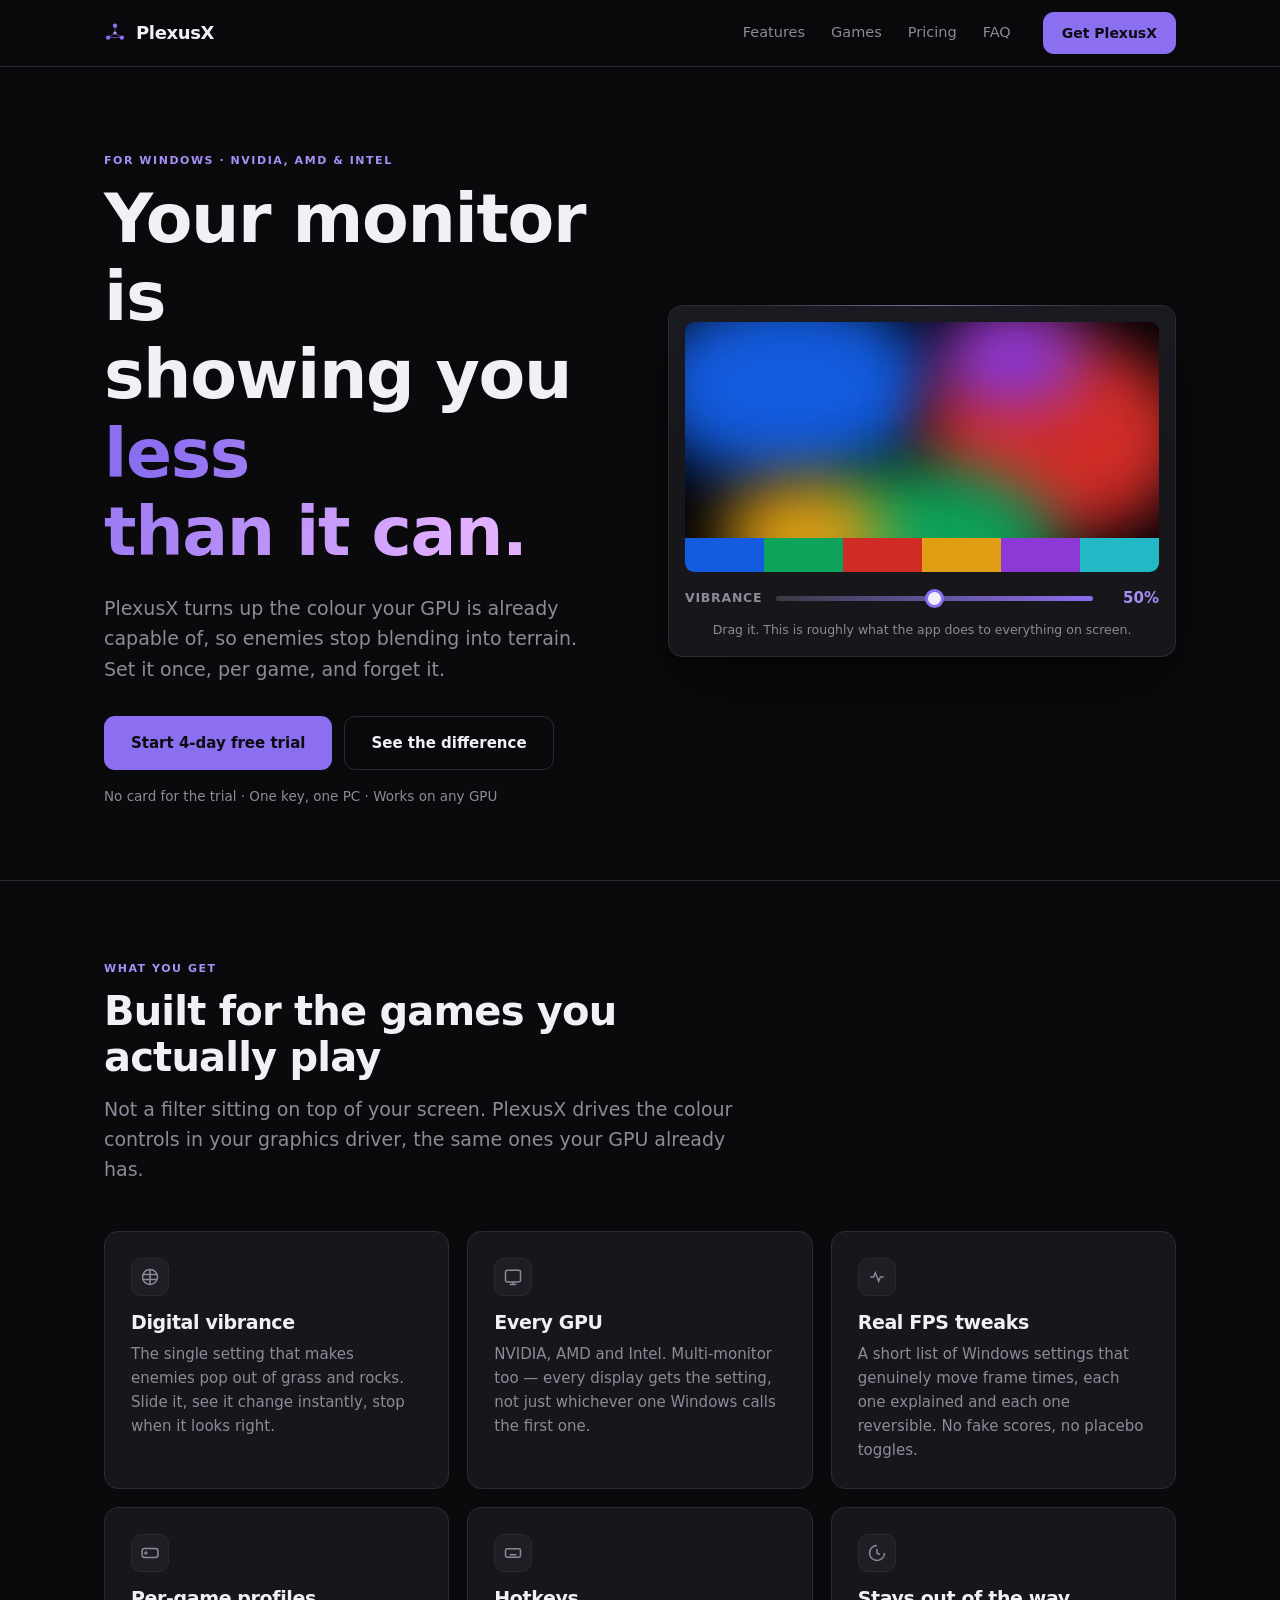
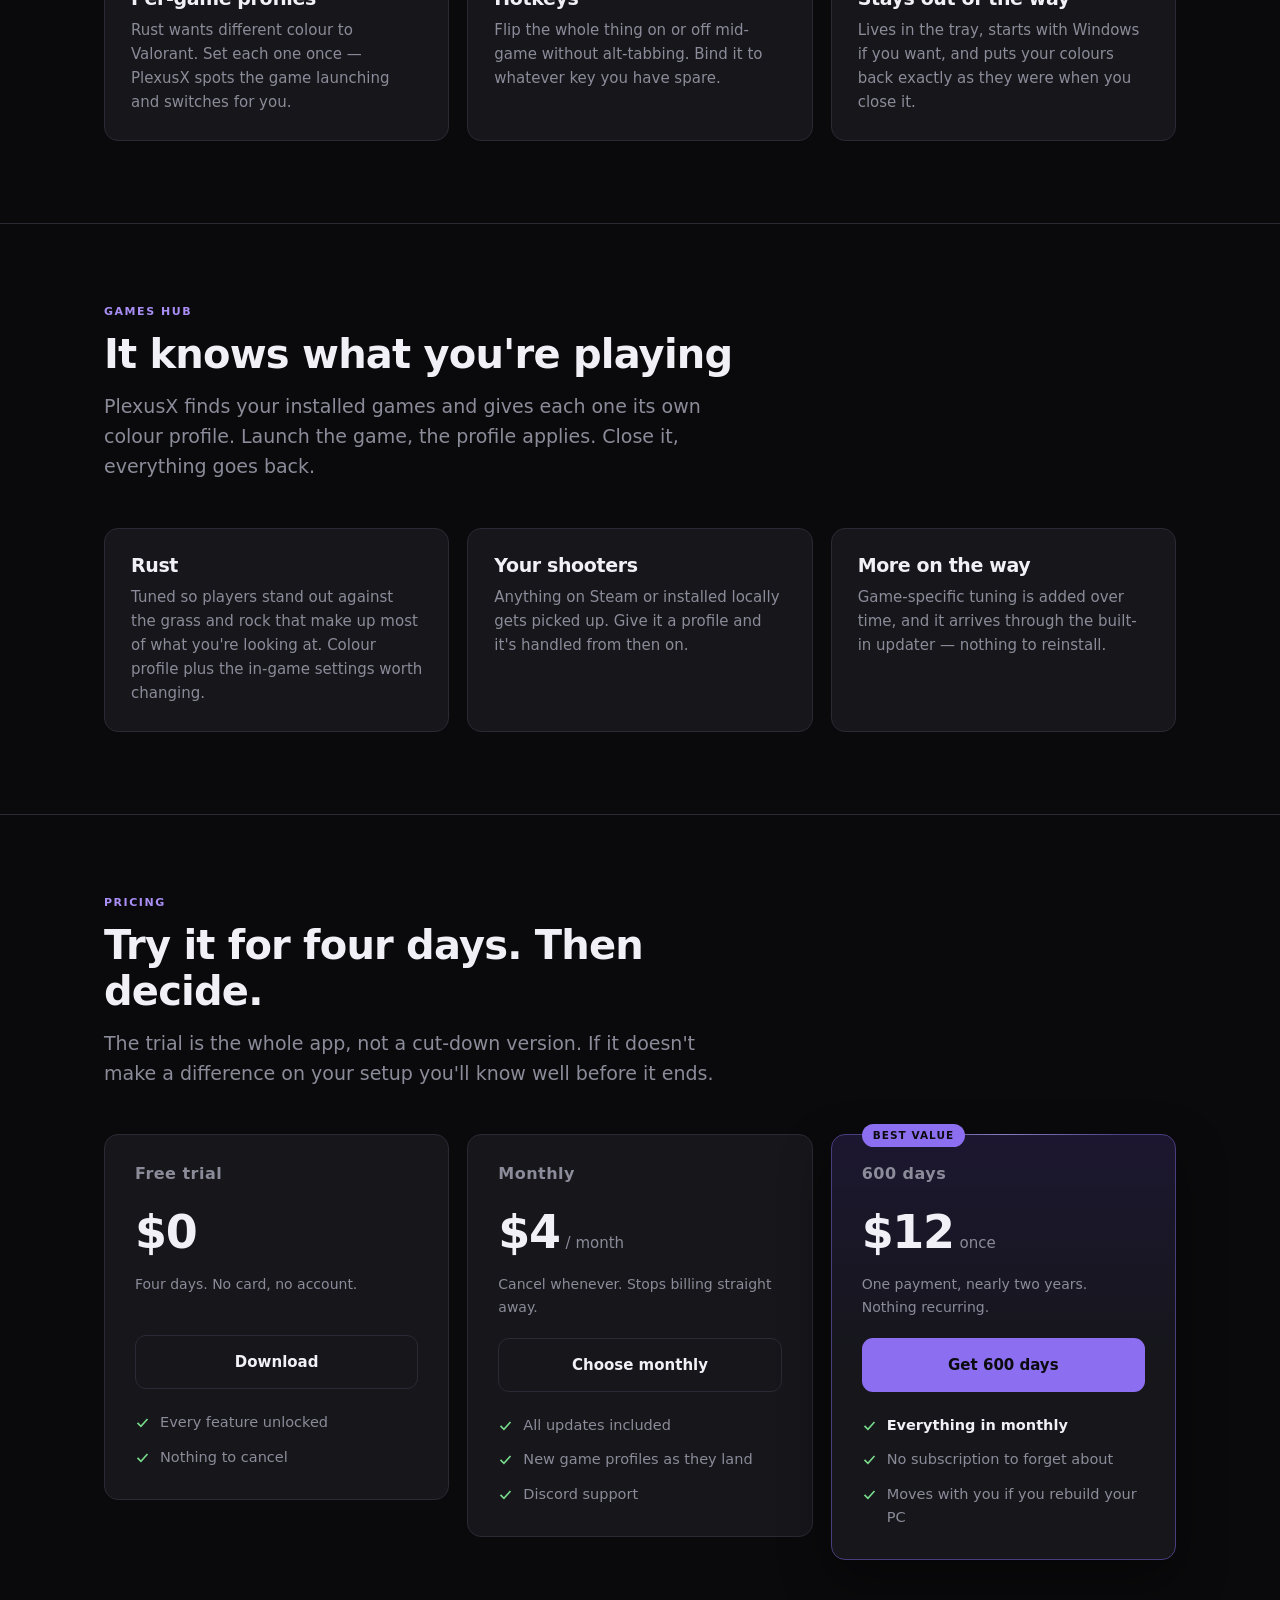
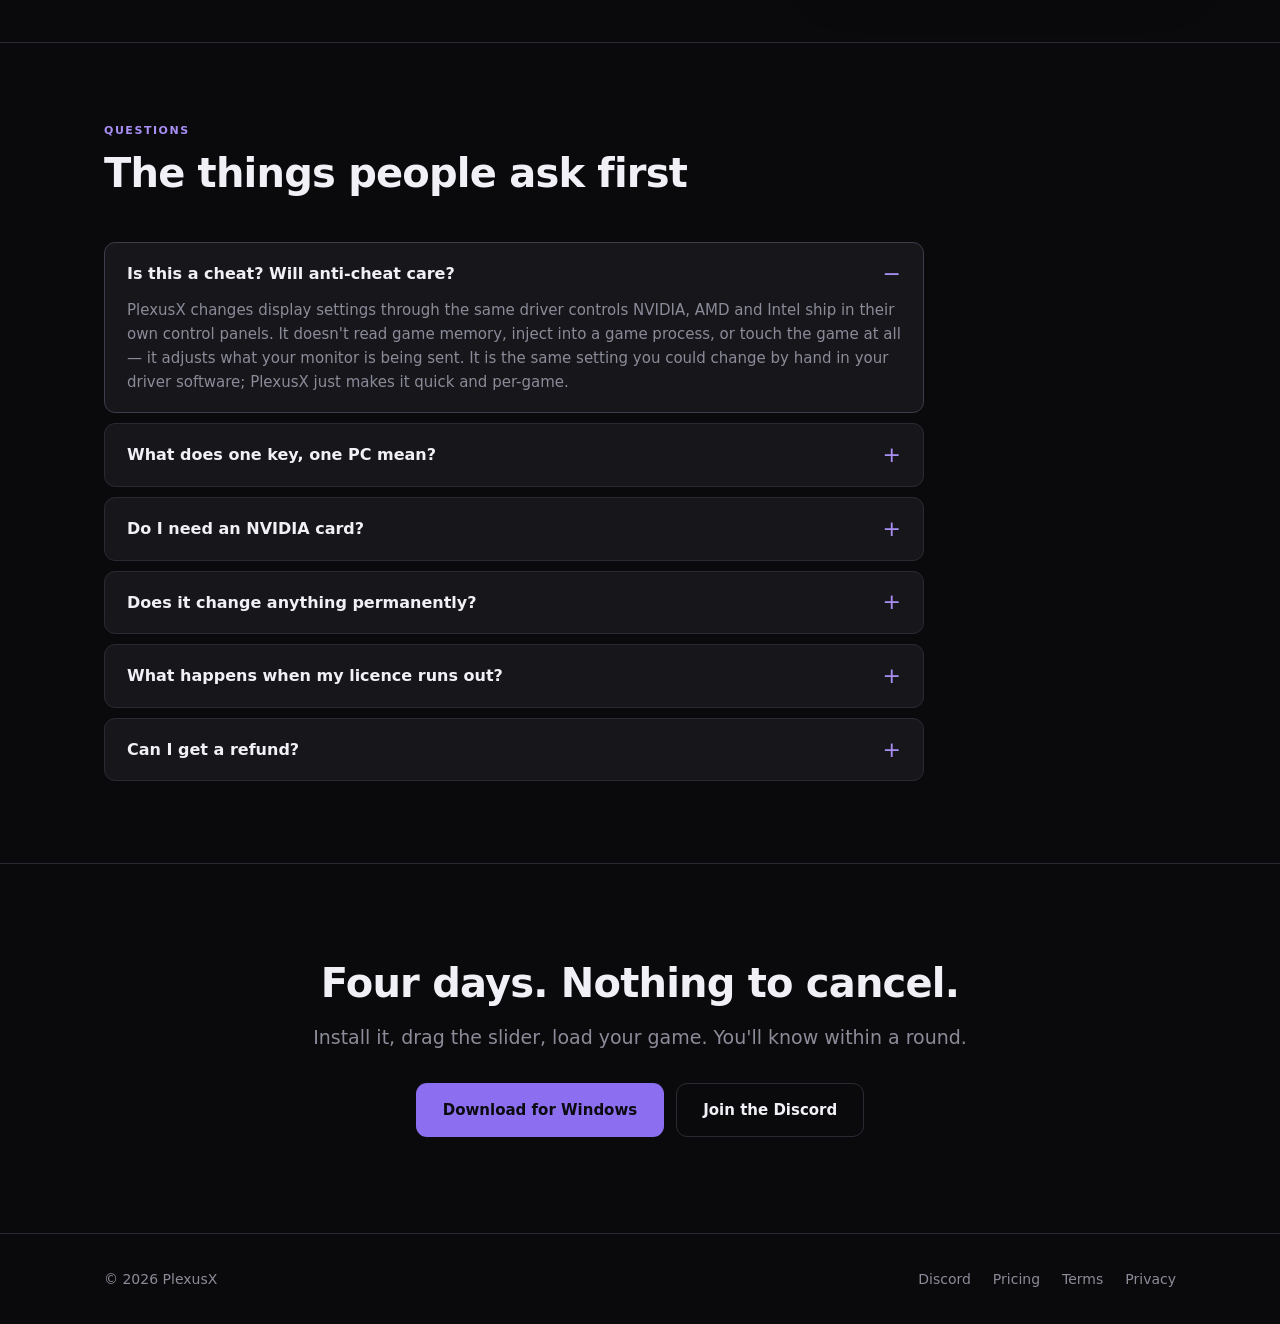
==== web/index.html @ 83eb36d4 "feat(web): landing page, pricing and legal drafts Static and self-contained - no fonts, scripts or s" ====
<!DOCTYPE html>
<html lang="en">
<head>
<meta charset="utf-8">
<meta name="viewport" content="width=device-width, initial-scale=1">
<title>PlexusX — see your game the way it was meant to look</title>
<meta name="description" content="Digital vibrance, per-game colour profiles and real FPS tweaks for Windows. Four day free trial.">

<meta property="og:title" content="PlexusX">
<meta property="og:description" content="Digital vibrance, per-game colour profiles and real FPS tweaks for Windows.">
<meta property="og:type" content="website">

<style>
/* ---------------------------------------------------------------------------
   Palette lifted straight from the app's dark theme so the site and the
   product don't look like two different companies.
--------------------------------------------------------------------------- */
:root{
  --bg:#0a0a0c;
  --surface:#16161b;
  --surface-2:#1e1e25;
  --border:#2a2a34;
  --text:#f0f0f6;
  --dim:#8b8b99;
  --accent:#8c6ef0;
  --accent-soft:#a98ff5;
  --good:#78dc8c;
  --radius:14px;
  --wrap:1120px;
}

*{box-sizing:border-box;margin:0;padding:0}
html{scroll-behavior:smooth}
body{
  background:var(--bg);
  color:var(--text);
  font:400 16px/1.6 system-ui,-apple-system,"Segoe UI",Roboto,sans-serif;
  -webkit-font-smoothing:antialiased;
  overflow-x:hidden;
}
a{color:inherit;text-decoration:none}
img,canvas{max-width:100%;display:block}

.wrap{max-width:var(--wrap);margin:0 auto;padding:0 24px}
.eyebrow{
  font:700 11px/1 system-ui,sans-serif;letter-spacing:.14em;
  text-transform:uppercase;color:var(--accent-soft);margin-bottom:14px;
}
h1,h2,h3{line-height:1.15;letter-spacing:-.02em;font-weight:700}
h1{font-size:clamp(38px,6.4vw,68px)}
h2{font-size:clamp(28px,4vw,40px)}
h3{font-size:19px}
.lede{color:var(--dim);font-size:clamp(16px,2vw,19px);max-width:56ch}

.btn{
  display:inline-flex;align-items:center;justify-content:center;gap:9px;
  padding:14px 26px;border-radius:11px;font-weight:600;font-size:15px;
  border:1px solid transparent;cursor:pointer;transition:transform .12s,filter .12s;
  white-space:nowrap;
}
.btn:hover{transform:translateY(-1px)}
.btn-primary{background:var(--accent);color:#0b0b10}
.btn-primary:hover{filter:brightness(1.08)}
.btn-ghost{background:transparent;border-color:var(--border);color:var(--text)}
.btn-ghost:hover{background:var(--surface-2);border-color:#3b3b48}

/* ---- nav ---------------------------------------------------------------- */
header{
  position:sticky;top:0;z-index:50;
  background:rgba(10,10,12,.78);backdrop-filter:blur(14px);
  border-bottom:1px solid var(--border);
}
.nav{display:flex;align-items:center;gap:32px;height:66px}
.logo{display:flex;align-items:center;gap:10px;font-weight:700;letter-spacing:-.02em;font-size:18px}
.logo-mark{width:22px;height:22px;flex:none}
.nav-links{display:flex;gap:26px;margin-left:auto;font-size:14.5px;color:var(--dim)}
.nav-links a:hover{color:var(--text)}
.nav .btn{padding:9px 18px;font-size:14px}
@media(max-width:820px){.nav-links{display:none}}

/* ---- hero --------------------------------------------------------------- */
.hero{position:relative;padding:88px 0 72px;overflow:hidden}
#plexus{position:absolute;inset:0;width:100%;height:100%;opacity:.5;pointer-events:none}
.hero .wrap{position:relative;z-index:1}
.hero-grid{display:grid;grid-template-columns:1fr 1fr;gap:56px;align-items:center}
@media(max-width:940px){.hero-grid{grid-template-columns:1fr;gap:40px}}
.hero h1 span{
  background:linear-gradient(96deg,var(--accent) 10%,#e3b0ff 90%);
  -webkit-background-clip:text;background-clip:text;color:transparent;
}
.hero .lede{margin:22px 0 32px}
.cta-row{display:flex;gap:12px;flex-wrap:wrap;align-items:center}
.cta-note{color:var(--dim);font-size:13.5px;margin-top:16px}

/* ---- the live demo ------------------------------------------------------ */
.demo{
  position:relative;
  background:linear-gradient(180deg,#1a1a21,var(--surface) 42%);
  border:1px solid var(--border);
  border-radius:var(--radius);padding:16px;
  box-shadow:0 30px 70px rgba(0,0,0,.55);
}
/* The rim: a thin highlight along the top edge only, the way light actually falls. */
.demo::before,.plan.featured::before{
  content:"";position:absolute;left:14%;right:14%;top:-1px;height:1px;
  background:linear-gradient(90deg,transparent,rgba(200,185,255,.5),transparent);
  pointer-events:none;
}
.stage{
  position:relative;height:250px;border-radius:9px;overflow:hidden;
  background:#0d0d11;transition:filter .06s linear;
}
.stage i{position:absolute;display:block;border-radius:50%;filter:blur(30px)}
.b1{width:60%;height:75%;left:-8%;top:-12%;background:#1d5fd6}
.b2{width:55%;height:80%;right:-6%;top:6%;background:#c9342f}
.b3{width:52%;height:62%;left:26%;bottom:-20%;background:#17a05e}
.b4{width:34%;height:44%;left:8%;bottom:-8%;background:#d69b1e}
.b5{width:30%;height:40%;right:16%;top:-6%;background:#8c3fd0}
.swatches{position:absolute;left:0;right:0;bottom:0;display:flex;height:34px}
.swatches b{flex:1}

.slider-row{display:flex;align-items:center;gap:14px;margin-top:16px}
.slider-row label{font-size:12.5px;color:var(--dim);letter-spacing:.06em;text-transform:uppercase;font-weight:600}
.val{margin-left:auto;font:700 15px system-ui;color:var(--accent-soft);min-width:52px;text-align:right;font-variant-numeric:tabular-nums}
input[type=range]{
  -webkit-appearance:none;appearance:none;flex:1;height:5px;border-radius:3px;
  background:linear-gradient(90deg,#3a3a46,var(--accent));outline:none;cursor:pointer;
}
input[type=range]::-webkit-slider-thumb{
  -webkit-appearance:none;width:19px;height:19px;border-radius:50%;
  background:var(--text);border:3px solid var(--accent);cursor:grab;
}
input[type=range]::-moz-range-thumb{
  width:19px;height:19px;border-radius:50%;background:var(--text);
  border:3px solid var(--accent);cursor:grab;
}
.demo-hint{text-align:center;color:var(--dim);font-size:12.5px;margin-top:12px}

/* ---- sections ----------------------------------------------------------- */
section{padding:82px 0;border-top:1px solid var(--border)}
.sec-head{max-width:640px;margin-bottom:46px}
.sec-head h2{margin-bottom:14px}

.cards{display:grid;grid-template-columns:repeat(3,1fr);gap:18px}
@media(max-width:900px){.cards{grid-template-columns:1fr 1fr}}
@media(max-width:600px){.cards{grid-template-columns:1fr}}
.card{
  background:var(--surface);border:1px solid var(--border);
  border-radius:var(--radius);padding:26px;transition:border-color .15s,transform .15s;
}
.card:hover{border-color:#3c3c4a;transform:translateY(-2px)}
.card .ico{
  width:38px;height:38px;border-radius:10px;background:var(--surface-2);
  border:1px solid var(--border);
  display:grid;place-items:center;margin-bottom:16px;color:var(--dim);
  transition:color .15s,border-color .15s;
}
/* Accent arrives on hover - the card you're looking at is the live one. */
.card:hover .ico{color:var(--accent-soft);border-color:#403a5c}
.card h3{margin-bottom:8px}
.card p{color:var(--dim);font-size:15px}

/* ---- pricing ------------------------------------------------------------ */
.plans{display:grid;grid-template-columns:repeat(3,1fr);gap:18px;align-items:start}
@media(max-width:880px){.plans{grid-template-columns:1fr}}
.plan{
  background:var(--surface);border:1px solid var(--border);
  border-radius:var(--radius);padding:30px;position:relative;
}
.plan.featured{
  position:relative;border-color:#4a3d7d;
  background:linear-gradient(180deg,#1c1730,var(--surface) 55%);
  box-shadow:0 20px 50px rgba(0,0,0,.4);
}
.tag{
  position:absolute;top:-11px;left:30px;background:var(--accent);color:#0b0b10;
  font:700 10.5px/1 system-ui;letter-spacing:.1em;text-transform:uppercase;
  padding:6px 11px;border-radius:20px;
}
.plan h3{font-size:16px;color:var(--dim);font-weight:600;letter-spacing:.03em}
.price{display:flex;align-items:baseline;gap:6px;margin:12px 0 4px}
.price b{font-size:46px;font-weight:700;letter-spacing:-.03em}
.price span{color:var(--dim);font-size:15px}
.plan .sub{color:var(--dim);font-size:14px;min-height:42px}
.plan .btn{width:100%;margin:20px 0 22px}
.plan ul{list-style:none;display:grid;gap:11px;font-size:14.5px}
.plan li{display:flex;gap:10px;color:var(--dim)}
.plan li svg{flex:none;margin-top:4px;color:var(--good)}
.plan li b{color:var(--text);font-weight:600}

/* ---- faq ---------------------------------------------------------------- */
.faq{display:grid;gap:10px;max-width:820px}
details{
  background:var(--surface);border:1px solid var(--border);
  border-radius:11px;padding:18px 22px;
}
details[open]{border-color:#3c3c4a}
summary{
  cursor:pointer;font-weight:600;font-size:16px;list-style:none;
  display:flex;justify-content:space-between;gap:16px;align-items:center;
}
summary::-webkit-details-marker{display:none}
summary::after{content:"+";color:var(--accent-soft);font-size:22px;font-weight:400;line-height:1}
details[open] summary::after{content:"−"}
details p{color:var(--dim);font-size:15px;margin-top:12px}

/* ---- final cta + footer ------------------------------------------------- */
.final{text-align:center;padding:96px 0}
.final h2{margin-bottom:16px}
.final .lede{margin:0 auto 30px}
footer{border-top:1px solid var(--border);padding:34px 0;color:var(--dim);font-size:14px}
.foot{display:flex;gap:20px;align-items:center;flex-wrap:wrap}
.foot .links{margin-left:auto;display:flex;gap:22px}
.foot a:hover{color:var(--text)}

@media(prefers-reduced-motion:reduce){
  *{animation:none!important;transition:none!important}
  html{scroll-behavior:auto}
}
</style>
</head>
<body>

<header>
  <div class="wrap nav">
    <a class="logo" href="#top">
      <svg class="logo-mark" viewBox="0 0 24 24" fill="none" aria-hidden="true">
        <circle cx="12" cy="4" r="2.4" fill="#8c6ef0"/>
        <circle cx="4.5" cy="17" r="2.4" fill="#8c6ef0"/>
        <circle cx="19.5" cy="17" r="2.4" fill="#8c6ef0"/>
        <circle cx="12" cy="12" r="1.7" fill="#e3b0ff"/>
        <path d="M12 4 12 12M12 12 4.5 17M12 12 19.5 17M4.5 17 19.5 17" stroke="#8c6ef0" stroke-width="1.1" opacity=".55"/>
      </svg>
      PlexusX
    </a>
    <nav class="nav-links">
      <a href="#features">Features</a>
      <a href="#games">Games</a>
      <a href="#pricing">Pricing</a>
      <a href="#faq">FAQ</a>
    </nav>
    <a class="btn btn-primary" href="#pricing">Get PlexusX</a>
  </div>
</header>

<!-- ===================== hero ===================== -->
<div class="hero" id="top">
  <canvas id="plexus" aria-hidden="true"></canvas>
  <div class="wrap">
    <div class="hero-grid">
      <div>
        <div class="eyebrow">For Windows · NVIDIA, AMD &amp; Intel</div>
        <h1>Your monitor is<br>showing you <span>less<br>than it can.</span></h1>
        <p class="lede">
          PlexusX turns up the colour your GPU is already capable of, so enemies stop
          blending into terrain. Set it once, per game, and forget it.
        </p>
        <div class="cta-row">
          <a class="btn btn-primary" href="#pricing">Start 4-day free trial</a>
          <a class="btn btn-ghost" href="#demo">See the difference</a>
        </div>
        <p class="cta-note">No card for the trial · One key, one PC · Works on any GPU</p>
      </div>

      <div class="demo" id="demo">
        <div class="stage" id="stage">
          <i class="b1"></i><i class="b2"></i><i class="b3"></i><i class="b4"></i><i class="b5"></i>
          <div class="swatches">
            <b style="background:#1d5fd6"></b><b style="background:#17a05e"></b>
            <b style="background:#c9342f"></b><b style="background:#d69b1e"></b>
            <b style="background:#8c3fd0"></b><b style="background:#2bb3c0"></b>
          </div>
        </div>
        <div class="slider-row">
          <label for="vib">Vibrance</label>
          <input type="range" id="vib" min="0" max="100" value="50" aria-label="Vibrance">
          <span class="val" id="vibval">50%</span>
        </div>
        <p class="demo-hint">Drag it. This is roughly what the app does to everything on screen.</p>
      </div>
    </div>
  </div>
</div>

<!-- ===================== features ===================== -->
<section id="features">
  <div class="wrap">
    <div class="sec-head">
      <div class="eyebrow">What you get</div>
      <h2>Built for the games you actually play</h2>
      <p class="lede">Not a filter sitting on top of your screen. PlexusX drives the colour
        controls in your graphics driver, the same ones your GPU already has.</p>
    </div>
    <div class="cards">

      <div class="card">
        <div class="ico"><svg width="20" height="20" viewBox="0 0 24 24" fill="none" stroke="currentColor" stroke-width="1.8"><circle cx="12" cy="12" r="9"/><path d="M12 3v18M3.5 9h17M3.5 15h17"/></svg></div>
        <h3>Digital vibrance</h3>
        <p>The single setting that makes enemies pop out of grass and rocks. Slide it, see it
          change instantly, stop when it looks right.</p>
      </div>

      <div class="card">
        <div class="ico"><svg width="20" height="20" viewBox="0 0 24 24" fill="none" stroke="currentColor" stroke-width="1.8"><rect x="3" y="4" width="18" height="14" rx="2"/><path d="M8 21h8M12 18v3"/></svg></div>
        <h3>Every GPU</h3>
        <p>NVIDIA, AMD and Intel. Multi-monitor too — every display gets the setting, not just
          whichever one Windows calls the first one.</p>
      </div>

      <div class="card">
        <div class="ico"><svg width="20" height="20" viewBox="0 0 24 24" fill="none" stroke="currentColor" stroke-width="1.8"><path d="M4 12h4l2-5 4 10 2-5h4"/></svg></div>
        <h3>Real FPS tweaks</h3>
        <p>A short list of Windows settings that genuinely move frame times, each one explained
          and each one reversible. No fake scores, no placebo toggles.</p>
      </div>

      <div class="card">
        <div class="ico"><svg width="20" height="20" viewBox="0 0 24 24" fill="none" stroke="currentColor" stroke-width="1.8"><rect x="2.5" y="6.5" width="19" height="11" rx="3"/><path d="M7 10v4M5 12h4M16 11h.01M18.5 13.5h.01"/></svg></div>
        <h3>Per-game profiles</h3>
        <p>Rust wants different colour to Valorant. Set each one once — PlexusX spots the game
          launching and switches for you.</p>
      </div>

      <div class="card">
        <div class="ico"><svg width="20" height="20" viewBox="0 0 24 24" fill="none" stroke="currentColor" stroke-width="1.8"><rect x="3" y="7" width="18" height="10" rx="2"/><path d="M7 11h.01M11 11h.01M15 11h.01M8 14h8"/></svg></div>
        <h3>Hotkeys</h3>
        <p>Flip the whole thing on or off mid-game without alt-tabbing. Bind it to whatever key
          you have spare.</p>
      </div>

      <div class="card">
        <div class="ico"><svg width="20" height="20" viewBox="0 0 24 24" fill="none" stroke="currentColor" stroke-width="1.8"><path d="M12 3a9 9 0 1 0 9 9"/><path d="M12 7v5l3.5 2"/></svg></div>
        <h3>Stays out of the way</h3>
        <p>Lives in the tray, starts with Windows if you want, and puts your colours back exactly
          as they were when you close it.</p>
      </div>

    </div>
  </div>
</section>

<!-- ===================== games ===================== -->
<section id="games">
  <div class="wrap">
    <div class="sec-head">
      <div class="eyebrow">Games hub</div>
      <h2>It knows what you're playing</h2>
      <p class="lede">PlexusX finds your installed games and gives each one its own colour
        profile. Launch the game, the profile applies. Close it, everything goes back.</p>
    </div>
    <div class="cards">
      <div class="card">
        <h3>Rust</h3>
        <p>Tuned so players stand out against the grass and rock that make up most of what
          you're looking at. Colour profile plus the in-game settings worth changing.</p>
      </div>
      <div class="card">
        <h3>Your shooters</h3>
        <p>Anything on Steam or installed locally gets picked up. Give it a profile and it's
          handled from then on.</p>
      </div>
      <div class="card">
        <h3>More on the way</h3>
        <p>Game-specific tuning is added over time, and it arrives through the built-in updater —
          nothing to reinstall.</p>
      </div>
    </div>
  </div>
</section>

<!-- ===================== pricing ===================== -->
<section id="pricing">
  <div class="wrap">
    <div class="sec-head">
      <div class="eyebrow">Pricing</div>
      <h2>Try it for four days. Then decide.</h2>
      <p class="lede">The trial is the whole app, not a cut-down version. If it doesn't make a
        difference on your setup you'll know well before it ends.</p>
    </div>

    <div class="plans">

      <div class="plan">
        <h3>Free trial</h3>
        <div class="price"><b>$0</b></div>
        <p class="sub">Four days. No card, no account.</p>
        <a class="btn btn-ghost" href="#download" data-checkout="trial">Download</a>
        <ul>
          <li><svg width="15" height="15" viewBox="0 0 24 24" fill="none" stroke="currentColor" stroke-width="2.6"><path d="M4 12.5 9.5 18 20 6.5"/></svg><span>Every feature unlocked</span></li>
          <li><svg width="15" height="15" viewBox="0 0 24 24" fill="none" stroke="currentColor" stroke-width="2.6"><path d="M4 12.5 9.5 18 20 6.5"/></svg><span>Nothing to cancel</span></li>
        </ul>
      </div>

      <div class="plan">
        <h3>Monthly</h3>
        <div class="price"><b>$4</b><span>/ month</span></div>
        <p class="sub">Cancel whenever. Stops billing straight away.</p>
        <a class="btn btn-ghost" href="#" data-checkout="monthly">Choose monthly</a>
        <ul>
          <li><svg width="15" height="15" viewBox="0 0 24 24" fill="none" stroke="currentColor" stroke-width="2.6"><path d="M4 12.5 9.5 18 20 6.5"/></svg><span>All updates included</span></li>
          <li><svg width="15" height="15" viewBox="0 0 24 24" fill="none" stroke="currentColor" stroke-width="2.6"><path d="M4 12.5 9.5 18 20 6.5"/></svg><span>New game profiles as they land</span></li>
          <li><svg width="15" height="15" viewBox="0 0 24 24" fill="none" stroke="currentColor" stroke-width="2.6"><path d="M4 12.5 9.5 18 20 6.5"/></svg><span>Discord support</span></li>
        </ul>
      </div>

      <div class="plan featured">
        <span class="tag">Best value</span>
        <h3>600 days</h3>
        <div class="price"><b>$12</b><span>once</span></div>
        <p class="sub">One payment, nearly two years. Nothing recurring.</p>
        <a class="btn btn-primary" href="#" data-checkout="lifetime600">Get 600 days</a>
        <ul>
          <li><svg width="15" height="15" viewBox="0 0 24 24" fill="none" stroke="currentColor" stroke-width="2.6"><path d="M4 12.5 9.5 18 20 6.5"/></svg><span><b>Everything in monthly</b></span></li>
          <li><svg width="15" height="15" viewBox="0 0 24 24" fill="none" stroke="currentColor" stroke-width="2.6"><path d="M4 12.5 9.5 18 20 6.5"/></svg><span>No subscription to forget about</span></li>
          <li><svg width="15" height="15" viewBox="0 0 24 24" fill="none" stroke="currentColor" stroke-width="2.6"><path d="M4 12.5 9.5 18 20 6.5"/></svg><span>Moves with you if you rebuild your PC</span></li>
        </ul>
      </div>

    </div>
  </div>
</section>

<!-- ===================== faq ===================== -->
<section id="faq">
  <div class="wrap">
    <div class="sec-head">
      <div class="eyebrow">Questions</div>
      <h2>The things people ask first</h2>
    </div>

    <div class="faq">
      <details open>
        <summary>Is this a cheat? Will anti-cheat care?</summary>
        <p>PlexusX changes display settings through the same driver controls NVIDIA, AMD and
          Intel ship in their own control panels. It doesn't read game memory, inject into a
          game process, or touch the game at all — it adjusts what your monitor is being sent.
          It is the same setting you could change by hand in your driver software; PlexusX just
          makes it quick and per-game.</p>
      </details>

      <details>
        <summary>What does one key, one PC mean?</summary>
        <p>A key locks to the machine it's activated on. That stops keys being resold or shared
          around. If you change your CPU or drive, or reinstall Windows, message us on Discord
          and we'll release the key so you can activate on the new machine. That's free and
          there's no limit on it.</p>
      </details>

      <details>
        <summary>Do I need an NVIDIA card?</summary>
        <p>No. NVIDIA, AMD and Intel graphics all work. If you have several monitors, the
          setting applies to all of them.</p>
      </details>

      <details>
        <summary>Does it change anything permanently?</summary>
        <p>No. Colour settings go back to where they were when you close PlexusX. The FPS tweaks
          are the only thing that stays applied on purpose, and every one of them has a revert
          that puts back the exact value that was there before.</p>
      </details>

      <details>
        <summary>What happens when my licence runs out?</summary>
        <p>The app stops applying settings and your display returns to normal. Nothing is
          damaged and nothing is left behind — renew and it picks up where it left off.</p>
      </details>

      <details>
        <summary>Can I get a refund?</summary>
        <p>That's what the four-day trial is for — it's the full app, so you can find out before
          paying anything. If something goes wrong after you've bought, talk to us on Discord.</p>
      </details>
    </div>
  </div>
</section>

<!-- ===================== final cta ===================== -->
<section class="final" id="download">
  <div class="wrap">
    <h2>Four days. Nothing to cancel.</h2>
    <p class="lede">Install it, drag the slider, load your game. You'll know within a round.</p>
    <div class="cta-row" style="justify-content:center">
      <a class="btn btn-primary" href="#" data-download>Download for Windows</a>
      <a class="btn btn-ghost" href="#" data-discord>Join the Discord</a>
    </div>
  </div>
</section>

<footer>
  <div class="wrap foot">
    <span>© <span id="yr">2026</span> PlexusX</span>
    <span class="links">
      <a href="#" data-discord>Discord</a>
      <a href="#pricing">Pricing</a>
      <a href="terms.html">Terms</a>
      <a href="privacy.html">Privacy</a>
    </span>
  </div>
</footer>

<script>
/* ---------------------------------------------------------------------------
   The vibrance demo. Saturation is the honest part of what the app does, so
   the slider drives a real CSS filter rather than swapping two pictures.
--------------------------------------------------------------------------- */
(function(){
  var slider = document.getElementById('vib'),
      stage  = document.getElementById('stage'),
      out    = document.getElementById('vibval');

  function apply(){
    var v = +slider.value;
    // 0 -> greyscale, 50 -> untouched, 100 -> roughly what the app's ceiling looks like
    stage.style.filter = 'saturate(' + (v / 50) + ') contrast(' + (1 + v / 500) + ')';
    out.textContent = v + '%';
  }
  slider.addEventListener('input', apply);
  apply();
})();

/* ---------------------------------------------------------------------------
   Background node field. It's the name of the product, so it may as well be
   on the page. Cheap: a few dozen points, paused when off-screen or when the
   visitor has asked for less motion.
--------------------------------------------------------------------------- */
(function(){
  var c = document.getElementById('plexus');
  if(!c || window.matchMedia('(prefers-reduced-motion: reduce)').matches) return;

  var ctx = c.getContext('2d'), pts = [], raf = null, w = 0, h = 0;

  function size(){
    var r = c.getBoundingClientRect(), d = Math.min(window.devicePixelRatio || 1, 2);
    if(r.width < 1 || r.height < 1) return;   // nothing to draw into yet
    w = r.width; h = r.height;
    c.width = w * d; c.height = h * d;
    ctx.setTransform(d, 0, 0, d, 0, 0);

    var count = Math.min(46, Math.round(w * h / 26000));
    pts = [];
    for(var i = 0; i < count; i++){
      pts.push({
        x: Math.random() * w, y: Math.random() * h,
        vx: (Math.random() - .5) * .22, vy: (Math.random() - .5) * .22
      });
    }
  }

  function frame(){
    ctx.clearRect(0, 0, w, h);
    for(var i = 0; i < pts.length; i++){
      var p = pts[i];
      p.x += p.vx; p.y += p.vy;
      if(p.x < 0 || p.x > w) p.vx *= -1;
      if(p.y < 0 || p.y > h) p.vy *= -1;

      for(var j = i + 1; j < pts.length; j++){
        var q = pts[j], dx = p.x - q.x, dy = p.y - q.y, d = Math.hypot(dx, dy);
        if(d < 130){
          ctx.strokeStyle = 'rgba(140,110,240,' + (1 - d / 130) * .3 + ')';
          ctx.lineWidth = 1;
          ctx.beginPath(); ctx.moveTo(p.x, p.y); ctx.lineTo(q.x, q.y); ctx.stroke();
        }
      }
      ctx.fillStyle = 'rgba(169,143,245,.6)';
      ctx.beginPath(); ctx.arc(p.x, p.y, 1.6, 0, 6.284); ctx.fill();
    }
    raf = requestAnimationFrame(frame);
  }

  function start(){ if(!raf) raf = requestAnimationFrame(frame); }
  function stop(){ if(raf){ cancelAnimationFrame(raf); raf = null; } }

  // Measure after layout has actually settled. Reading the box while the page is
  // still being parsed returned a zero width, which drew nothing at all.
  function measure(){ size(); start(); }
  requestAnimationFrame(measure);
  window.addEventListener('load', measure);
  window.addEventListener('resize', size);

  // Belt and braces: if the box ever reports a real size after having reported
  // none, rebuild rather than sit there blank.
  if(window.ResizeObserver){
    new ResizeObserver(function(){
      var r = c.getBoundingClientRect();
      if(r.width > 0 && Math.abs(r.width - w) > 1) size();
    }).observe(c);
  }
  document.addEventListener('visibilitychange', function(){
    document.hidden ? stop() : start();
  });
  // Alt-tabbed away is still "not looking at it" - don't spend the CPU.
  window.addEventListener('blur', stop);
  window.addEventListener('focus', start);

  // Once the hero has scrolled away there's nothing to animate.
  if(window.IntersectionObserver){
    new IntersectionObserver(function(e){
      e[0].isIntersecting ? start() : stop();
    }).observe(c);
  }
})();

document.getElementById('yr').textContent = new Date().getFullYear();
</script>

</body>
</html>
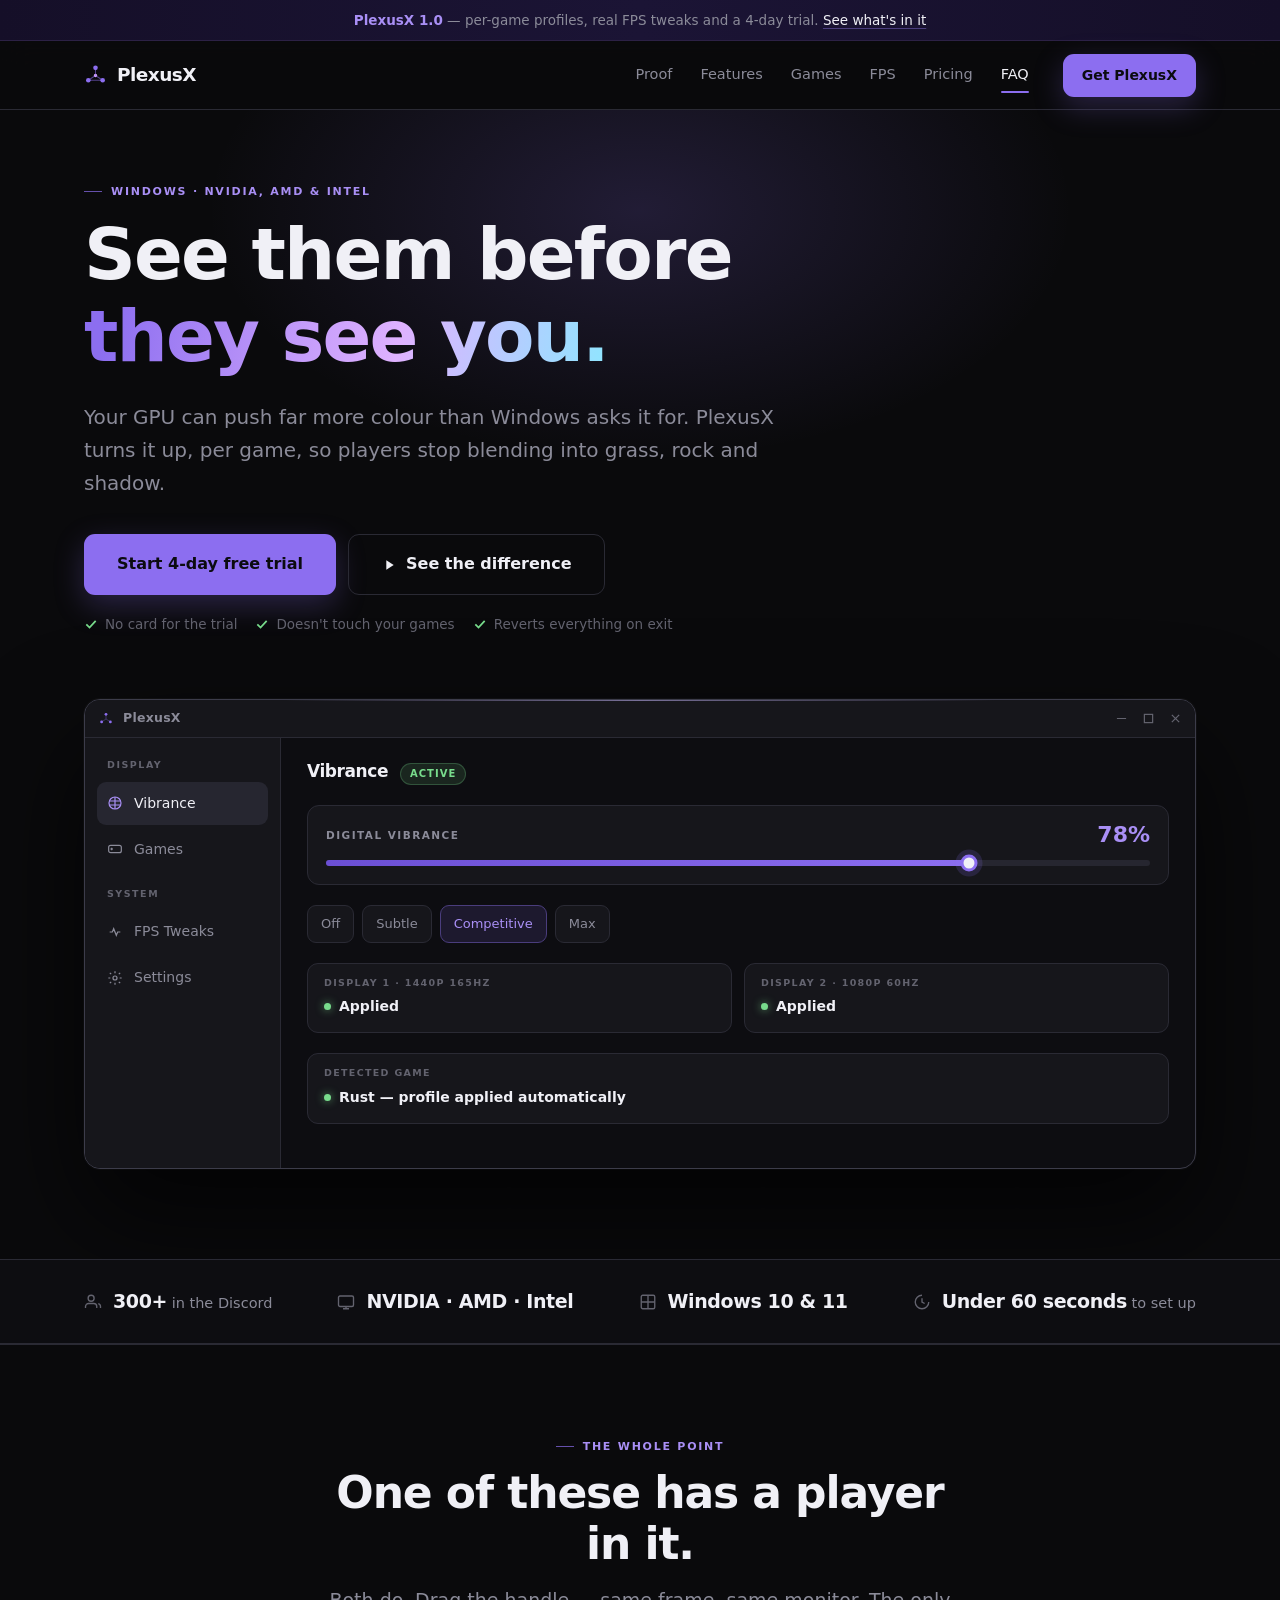
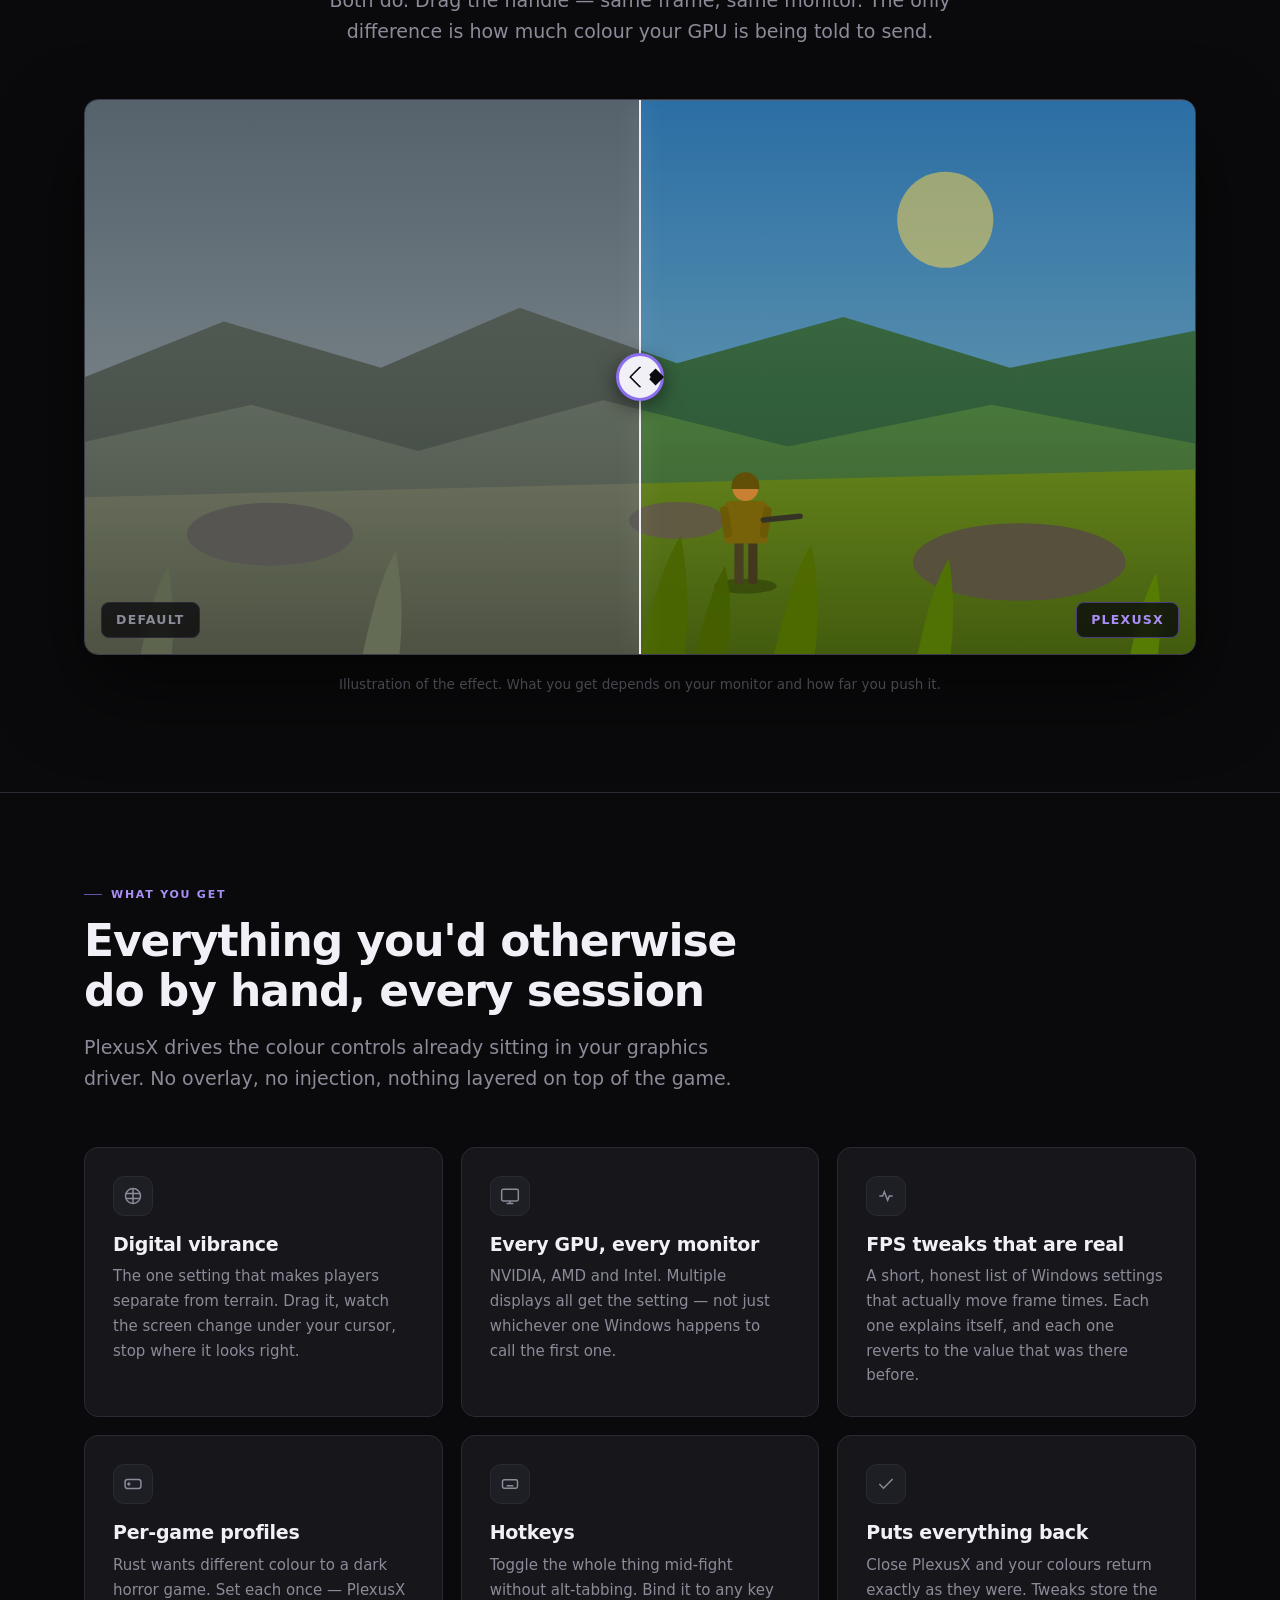
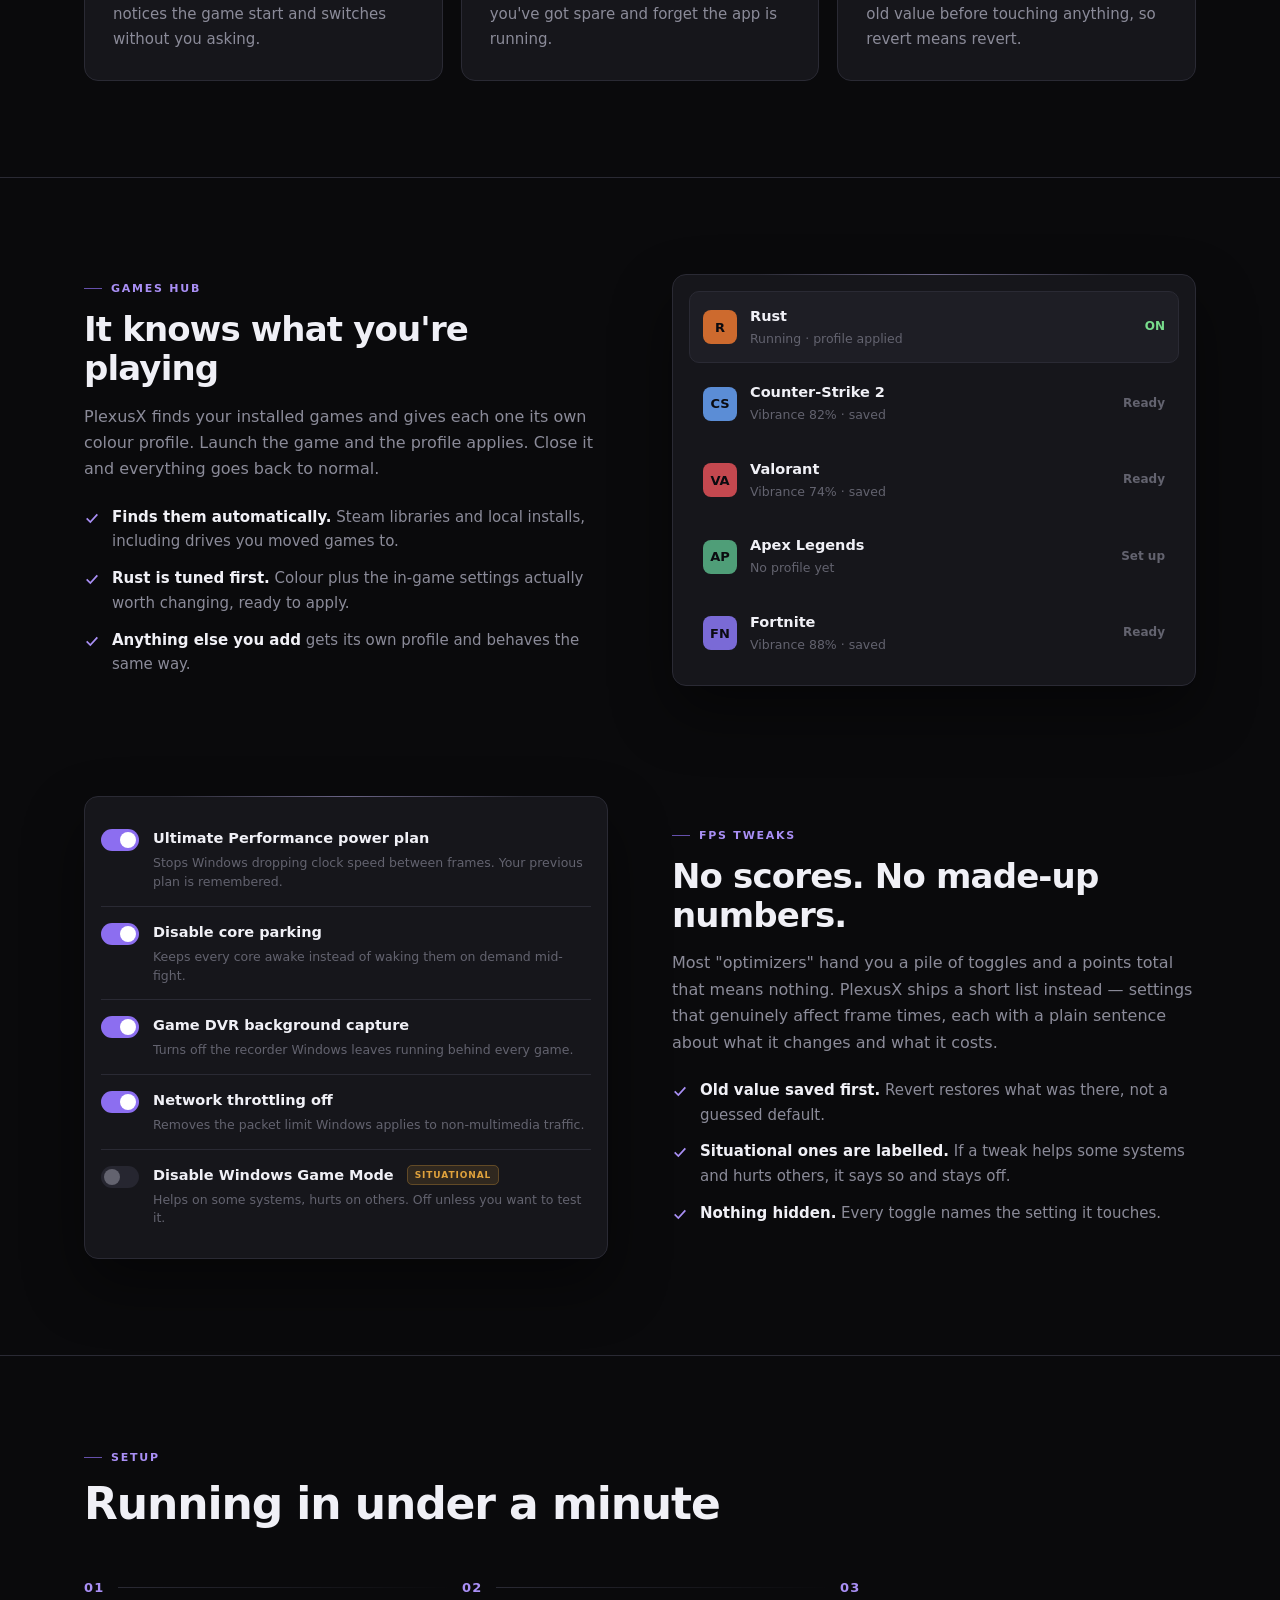
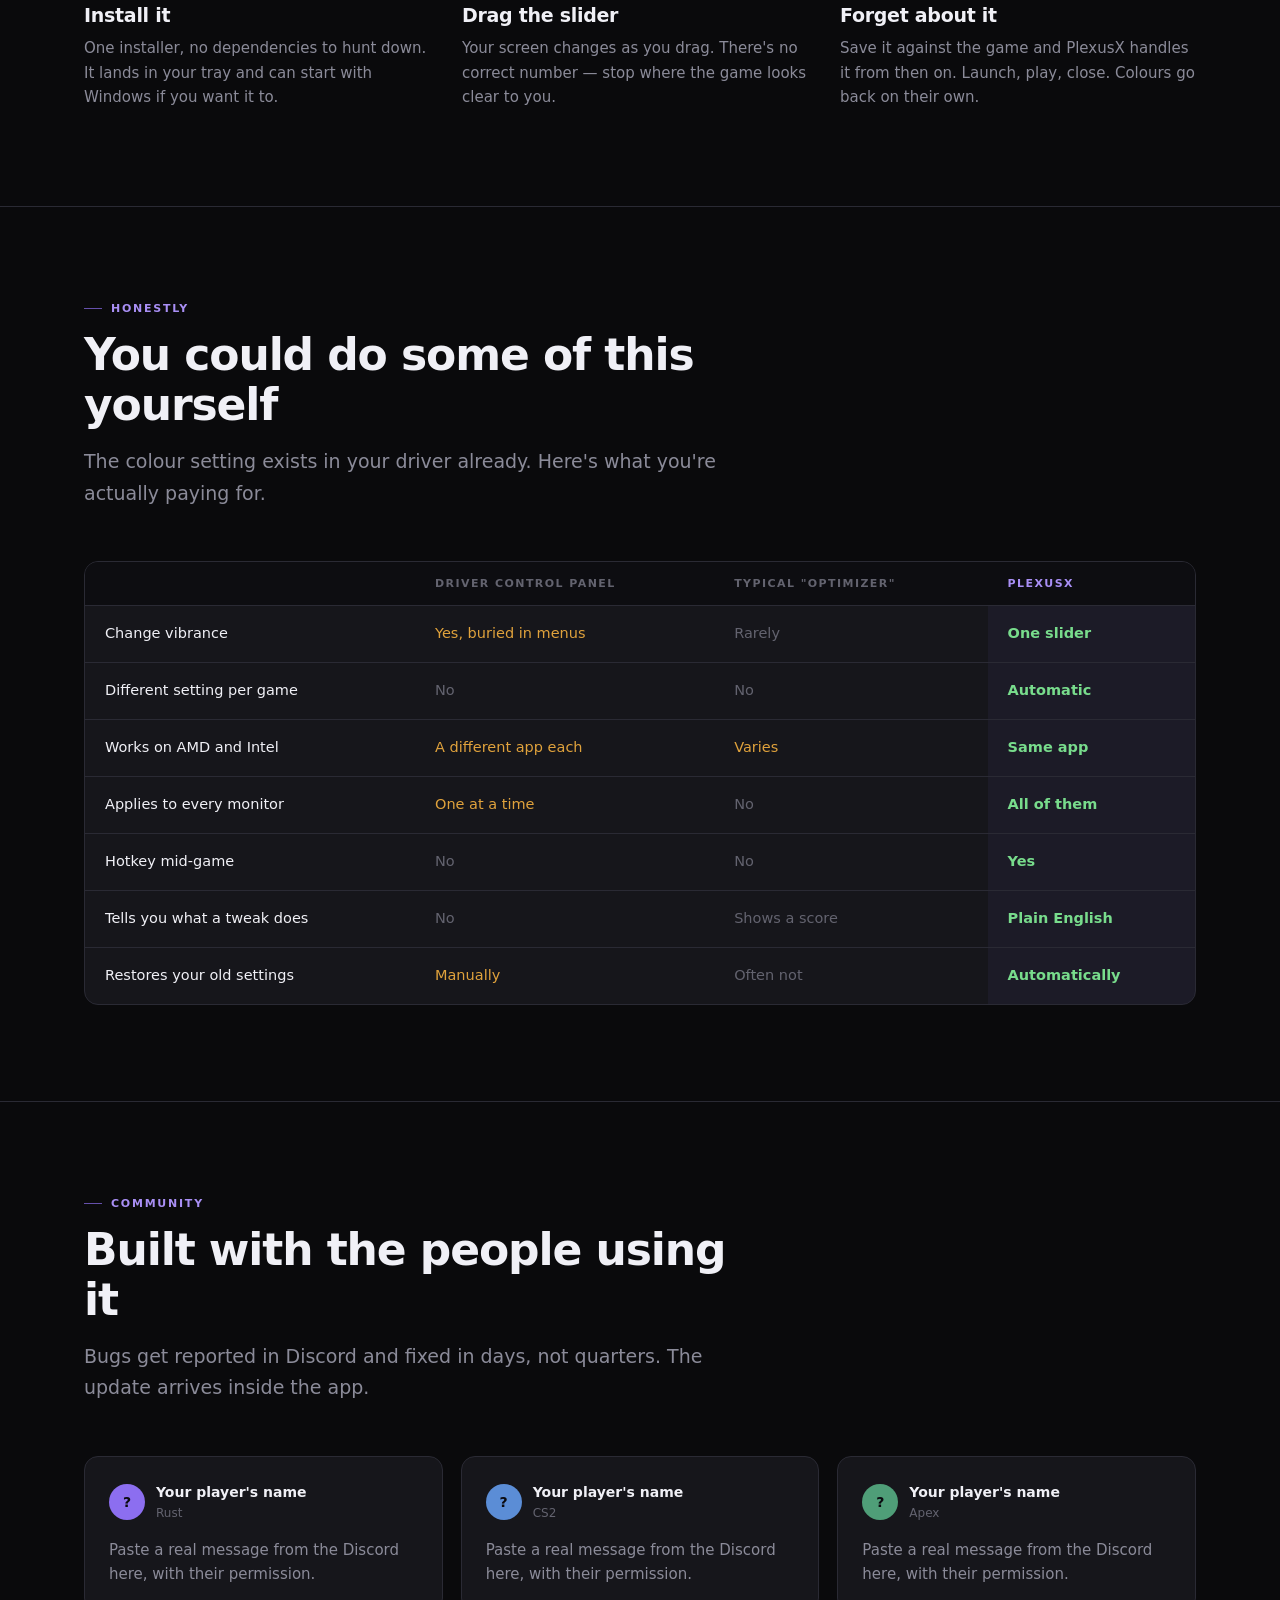
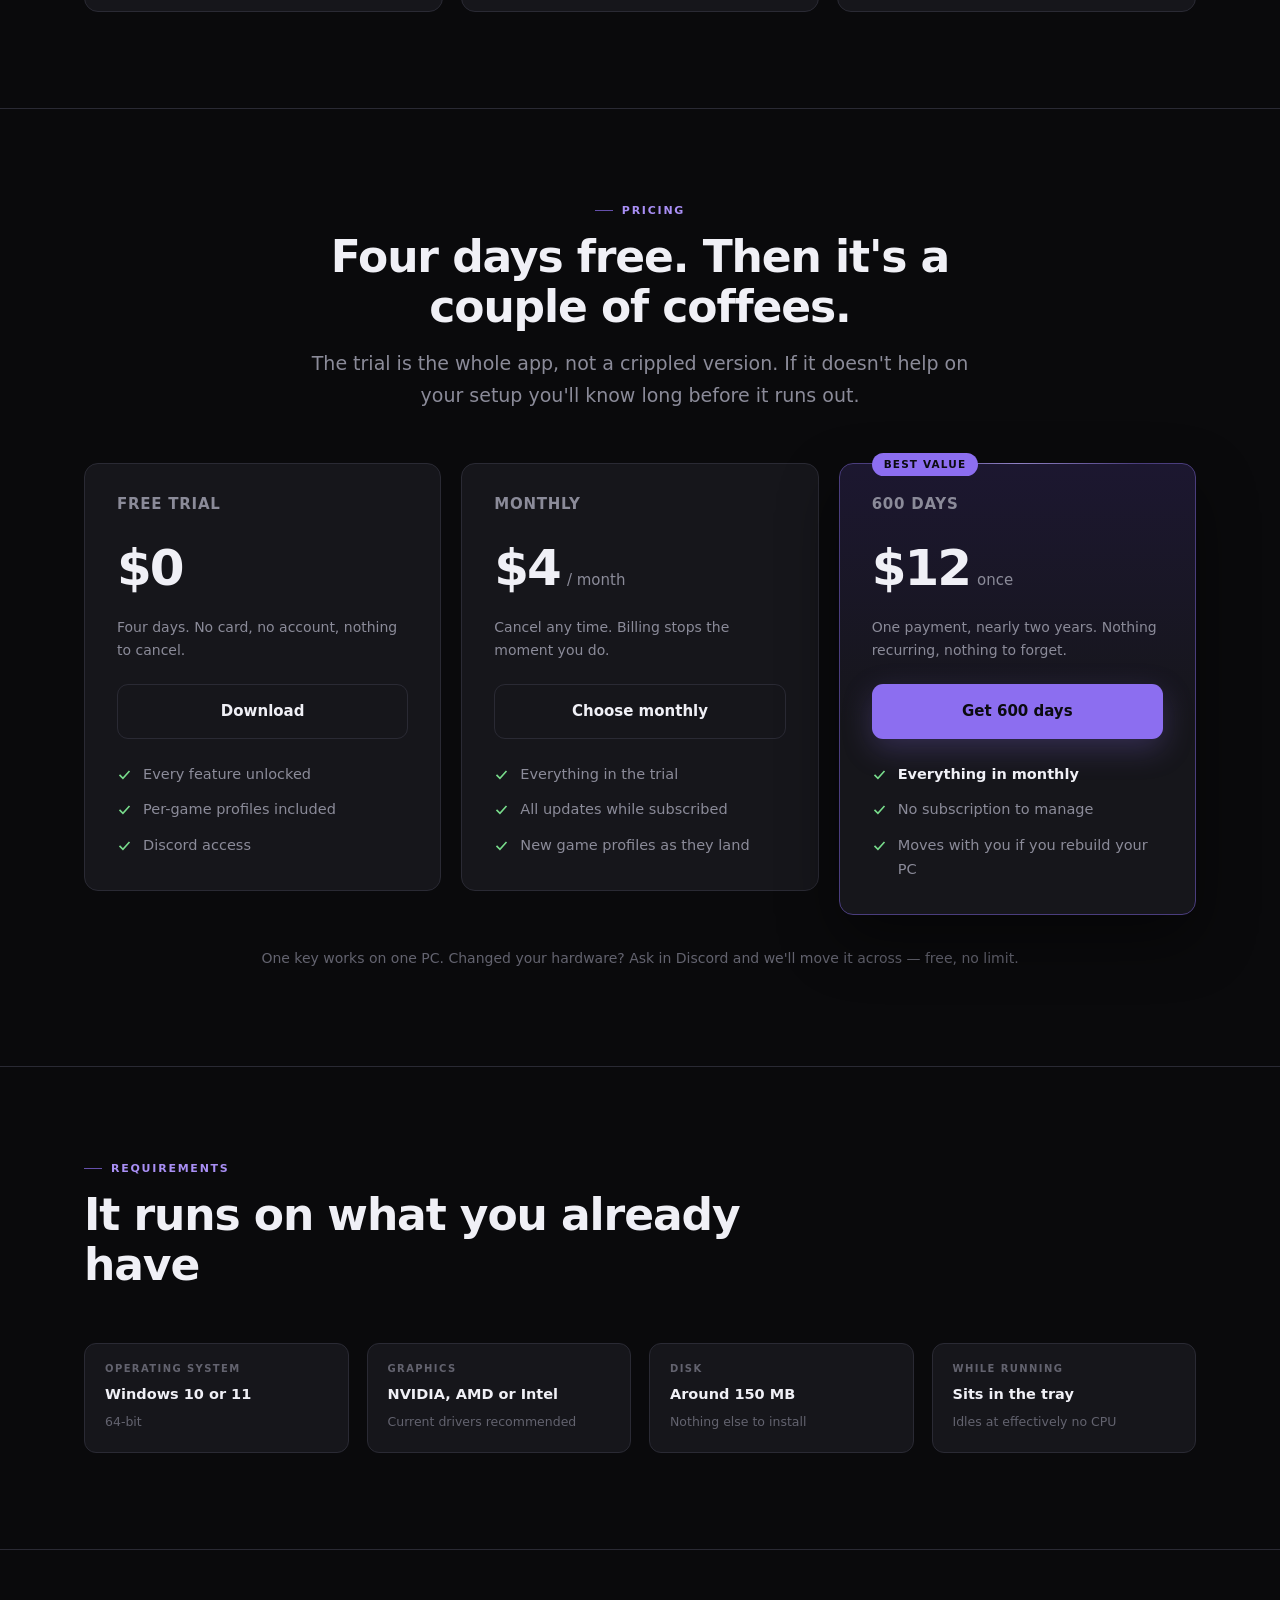
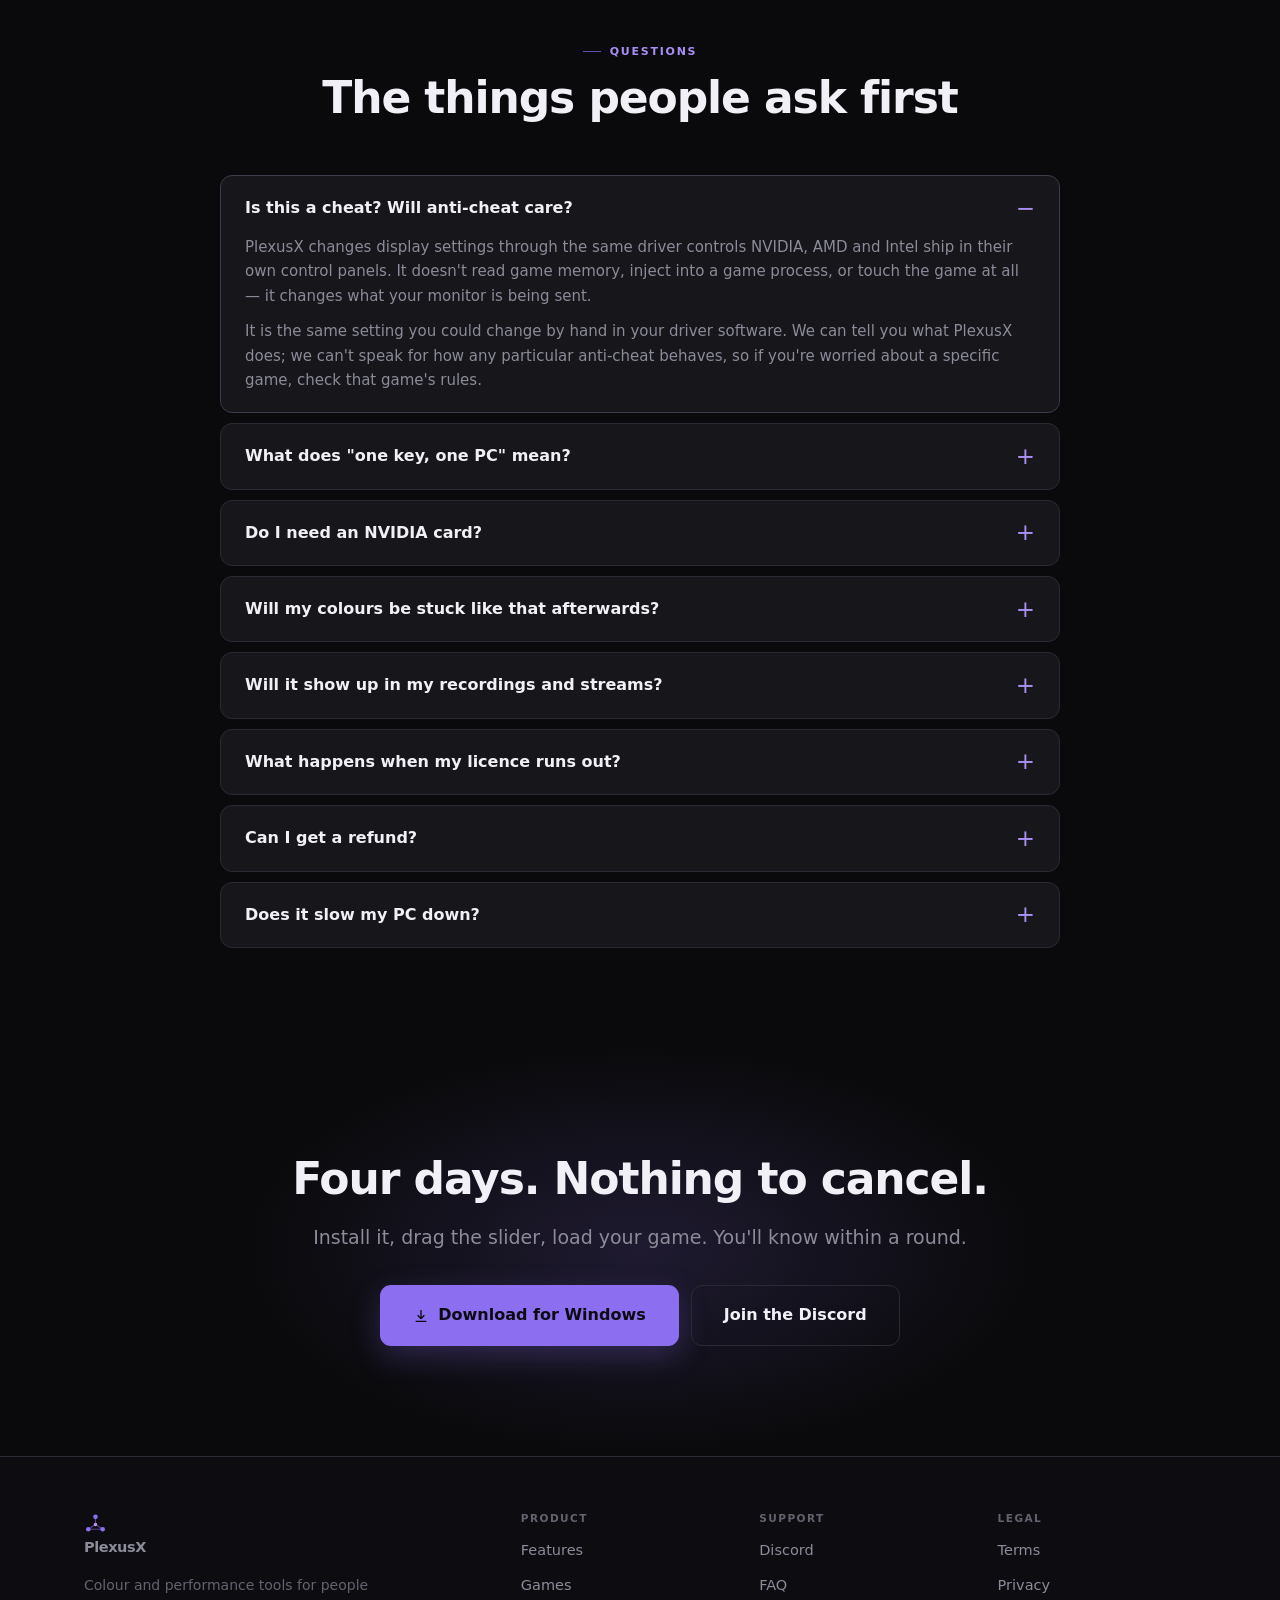
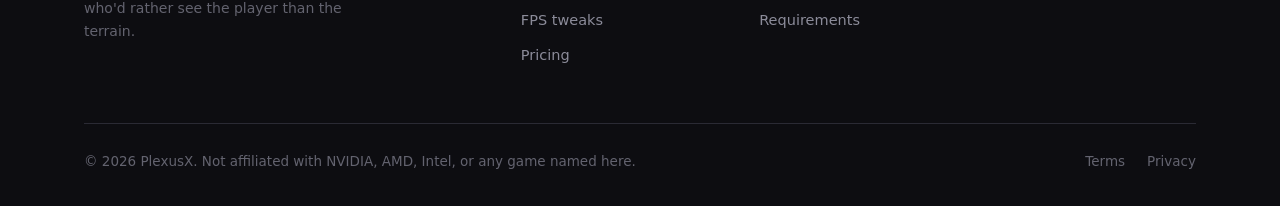
==== commit 7dd7e9b0: "feat(web): rebuild the landing page around proof The first pass described the product. This one show" ====
--- a/web/index.html
+++ b/web/index.html
@@ -3,427 +3,964 @@
 <head>
 <meta charset="utf-8">
 <meta name="viewport" content="width=device-width, initial-scale=1">
-<title>PlexusX — see your game the way it was meant to look</title>
-<meta name="description" content="Digital vibrance, per-game colour profiles and real FPS tweaks for Windows. Four day free trial.">
-
-<meta property="og:title" content="PlexusX">
+<title>PlexusX — see them before they see you</title>
+<meta name="description" content="Digital vibrance, per-game colour profiles and real FPS tweaks for Windows. NVIDIA, AMD and Intel. Four day free trial.">
+
+<meta property="og:title" content="PlexusX — see them before they see you">
 <meta property="og:description" content="Digital vibrance, per-game colour profiles and real FPS tweaks for Windows.">
 <meta property="og:type" content="website">
+<meta name="theme-color" content="#0a0a0c">
 
 <style>
-/* ---------------------------------------------------------------------------
-   Palette lifted straight from the app's dark theme so the site and the
-   product don't look like two different companies.
---------------------------------------------------------------------------- */
+/* ===========================================================================
+   PlexusX — landing page.
+
+   Self-contained on purpose: no fonts, scripts or styles fetched from anywhere
+   else. The palette is the app's own dark theme, so the site and the product
+   read as one thing.
+
+   Accent discipline: violet marks what is LIVE - the current value, the slider
+   fill, the plan you'd pick, the thing under your cursor. Everything else is
+   grey. That restraint is most of what separates this from a template.
+=========================================================================== */
 :root{
   --bg:#0a0a0c;
+  --bg-2:#0d0d11;
   --surface:#16161b;
   --surface-2:#1e1e25;
+  --surface-3:#262630;
   --border:#2a2a34;
+  --border-lit:#3c3c4a;
   --text:#f0f0f6;
   --dim:#8b8b99;
+  --dimmer:#63636f;
   --accent:#8c6ef0;
   --accent-soft:#a98ff5;
+  --accent-glow:rgba(140,110,240,.25);
   --good:#78dc8c;
-  --radius:14px;
-  --wrap:1120px;
+  --warn:#e0a23c;
+  --r:14px;
+  --wrap:1160px;
+  --ease:cubic-bezier(.2,.7,.3,1);
 }
 
 *{box-sizing:border-box;margin:0;padding:0}
-html{scroll-behavior:smooth}
+html{scroll-behavior:smooth;scroll-padding-top:80px}
 body{
-  background:var(--bg);
-  color:var(--text);
-  font:400 16px/1.6 system-ui,-apple-system,"Segoe UI",Roboto,sans-serif;
-  -webkit-font-smoothing:antialiased;
-  overflow-x:hidden;
+  background:var(--bg);color:var(--text);
+  font:400 16px/1.65 system-ui,-apple-system,"Segoe UI",Roboto,sans-serif;
+  -webkit-font-smoothing:antialiased;overflow-x:hidden;
 }
 a{color:inherit;text-decoration:none}
-img,canvas{max-width:100%;display:block}
+canvas,svg{display:block;max-width:100%}
+button{font:inherit;cursor:pointer;border:0;background:none;color:inherit}
 
 .wrap{max-width:var(--wrap);margin:0 auto;padding:0 24px}
 .eyebrow{
-  font:700 11px/1 system-ui,sans-serif;letter-spacing:.14em;
-  text-transform:uppercase;color:var(--accent-soft);margin-bottom:14px;
+  font:700 11px/1 system-ui,sans-serif;letter-spacing:.16em;text-transform:uppercase;
+  color:var(--accent-soft);margin-bottom:16px;display:flex;align-items:center;gap:9px;
 }
-h1,h2,h3{line-height:1.15;letter-spacing:-.02em;font-weight:700}
-h1{font-size:clamp(38px,6.4vw,68px)}
-h2{font-size:clamp(28px,4vw,40px)}
-h3{font-size:19px}
-.lede{color:var(--dim);font-size:clamp(16px,2vw,19px);max-width:56ch}
-
+.eyebrow::before{content:"";width:18px;height:1px;background:var(--accent);opacity:.7}
+h1,h2,h3,h4{line-height:1.14;letter-spacing:-.025em;font-weight:700}
+h1{font-size:clamp(40px,6.6vw,72px)}
+h2{font-size:clamp(29px,4.2vw,44px)}
+h3{font-size:19px;letter-spacing:-.015em}
+h4{font-size:16px}
+.lede{color:var(--dim);font-size:clamp(16px,1.9vw,19px);max-width:58ch}
+.center{text-align:center;margin-left:auto;margin-right:auto}
+.center .eyebrow{justify-content:center}
+.center .lede{margin-left:auto;margin-right:auto}
+
+/* ---- buttons ------------------------------------------------------------ */
 .btn{
   display:inline-flex;align-items:center;justify-content:center;gap:9px;
   padding:14px 26px;border-radius:11px;font-weight:600;font-size:15px;
-  border:1px solid transparent;cursor:pointer;transition:transform .12s,filter .12s;
-  white-space:nowrap;
+  border:1px solid transparent;white-space:nowrap;
+  transition:transform .14s var(--ease),filter .14s,background .14s,border-color .14s;
 }
-.btn:hover{transform:translateY(-1px)}
-.btn-primary{background:var(--accent);color:#0b0b10}
-.btn-primary:hover{filter:brightness(1.08)}
+.btn:hover{transform:translateY(-2px)}
+.btn:active{transform:translateY(0)}
+.btn-primary{background:var(--accent);color:#0b0b10;box-shadow:0 10px 30px var(--accent-glow)}
+.btn-primary:hover{filter:brightness(1.09);box-shadow:0 14px 38px var(--accent-glow)}
 .btn-ghost{background:transparent;border-color:var(--border);color:var(--text)}
-.btn-ghost:hover{background:var(--surface-2);border-color:#3b3b48}
+.btn-ghost:hover{background:var(--surface-2);border-color:var(--border-lit)}
+.btn-lg{padding:16px 32px;font-size:16px}
+
+/* ---- announcement ------------------------------------------------------- */
+.banner{
+  background:linear-gradient(90deg,#150f28,#1b1435 50%,#150f28);
+  border-bottom:1px solid #2c2145;text-align:center;
+  padding:9px 16px;font-size:13.5px;color:var(--dim);
+}
+.banner b{color:var(--accent-soft);font-weight:600}
+.banner a{color:var(--text);text-decoration:underline;text-underline-offset:3px;text-decoration-color:#4a3d7d}
 
 /* ---- nav ---------------------------------------------------------------- */
-header{
-  position:sticky;top:0;z-index:50;
-  background:rgba(10,10,12,.78);backdrop-filter:blur(14px);
-  border-bottom:1px solid var(--border);
+header{position:sticky;top:0;z-index:60;background:rgba(10,10,12,.72);
+  backdrop-filter:blur(16px);border-bottom:1px solid var(--border)}
+.nav{display:flex;align-items:center;gap:34px;height:68px;position:relative}
+.logo{display:flex;align-items:center;gap:10px;font-weight:700;font-size:18.5px;letter-spacing:-.03em}
+.logo svg{width:23px;height:23px;flex:none}
+.nav-links{display:flex;gap:28px;margin-left:auto;font-size:14.5px;color:var(--dim)}
+.nav-links a{position:relative;padding:4px 0;transition:color .15s}
+.nav-links a:hover,.nav-links a.on{color:var(--text)}
+.nav-links a.on::after{
+  content:"";position:absolute;left:0;right:0;bottom:-2px;height:2px;
+  background:var(--accent);border-radius:2px;
 }
-.nav{display:flex;align-items:center;gap:32px;height:66px}
-.logo{display:flex;align-items:center;gap:10px;font-weight:700;letter-spacing:-.02em;font-size:18px}
-.logo-mark{width:22px;height:22px;flex:none}
-.nav-links{display:flex;gap:26px;margin-left:auto;font-size:14.5px;color:var(--dim)}
-.nav-links a:hover{color:var(--text)}
 .nav .btn{padding:9px 18px;font-size:14px}
-@media(max-width:820px){.nav-links{display:none}}
+.burger{display:none;margin-left:auto;padding:8px;color:var(--dim)}
+@media(max-width:900px){
+  .nav-links{display:none}
+  .burger{display:block}
+  .nav>.btn{display:none}
+  .nav-links.open{
+    display:flex;flex-direction:column;position:absolute;top:68px;left:-24px;right:-24px;
+    background:var(--bg);border-bottom:1px solid var(--border);padding:20px 24px;gap:18px;
+  }
+}
 
 /* ---- hero --------------------------------------------------------------- */
-.hero{position:relative;padding:88px 0 72px;overflow:hidden}
-#plexus{position:absolute;inset:0;width:100%;height:100%;opacity:.5;pointer-events:none}
-.hero .wrap{position:relative;z-index:1}
-.hero-grid{display:grid;grid-template-columns:1fr 1fr;gap:56px;align-items:center}
-@media(max-width:940px){.hero-grid{grid-template-columns:1fr;gap:40px}}
-.hero h1 span{
-  background:linear-gradient(96deg,var(--accent) 10%,#e3b0ff 90%);
+.hero{position:relative;padding:76px 0 90px;overflow:hidden}
+#plexus{position:absolute;inset:0;width:100%;height:100%;opacity:.55;pointer-events:none}
+.hero::after{
+  content:"";position:absolute;left:50%;top:-160px;width:900px;height:520px;
+  transform:translateX(-50%);pointer-events:none;
+  background:radial-gradient(ellipse at center,rgba(140,110,240,.18),transparent 68%);
+}
+.hero .wrap{position:relative;z-index:2}
+.hero-head{max-width:760px}
+.hero h1 em{
+  font-style:normal;
+  background:linear-gradient(100deg,var(--accent) 5%,#dfb2ff 60%,#8ee6ff 100%);
   -webkit-background-clip:text;background-clip:text;color:transparent;
 }
-.hero .lede{margin:22px 0 32px}
+.hero .lede{margin:24px 0 34px;font-size:clamp(17px,2vw,20px)}
 .cta-row{display:flex;gap:12px;flex-wrap:wrap;align-items:center}
-.cta-note{color:var(--dim);font-size:13.5px;margin-top:16px}
-
-/* ---- the live demo ------------------------------------------------------ */
-.demo{
-  position:relative;
-  background:linear-gradient(180deg,#1a1a21,var(--surface) 42%);
-  border:1px solid var(--border);
-  border-radius:var(--radius);padding:16px;
-  box-shadow:0 30px 70px rgba(0,0,0,.55);
+.cta-note{color:var(--dimmer);font-size:13.5px;margin-top:18px;display:flex;gap:18px;flex-wrap:wrap}
+.cta-note span{display:flex;align-items:center;gap:7px}
+.cta-note svg{color:var(--good);flex:none}
+
+/* ---- the app, drawn rather than screenshotted --------------------------- */
+.shot{
+  margin-top:64px;position:relative;border-radius:16px;overflow:hidden;
+  border:1px solid var(--border-lit);background:var(--bg-2);
+  box-shadow:0 50px 110px rgba(0,0,0,.7),0 0 0 1px rgba(255,255,255,.03);
 }
-/* The rim: a thin highlight along the top edge only, the way light actually falls. */
-.demo::before,.plan.featured::before{
-  content:"";position:absolute;left:14%;right:14%;top:-1px;height:1px;
-  background:linear-gradient(90deg,transparent,rgba(200,185,255,.5),transparent);
-  pointer-events:none;
+.shot::before{
+  content:"";position:absolute;left:18%;right:18%;top:0;height:1px;z-index:3;
+  background:linear-gradient(90deg,transparent,rgba(200,185,255,.55),transparent);
 }
-.stage{
-  position:relative;height:250px;border-radius:9px;overflow:hidden;
-  background:#0d0d11;transition:filter .06s linear;
+.titlebar{display:flex;align-items:center;gap:10px;height:38px;padding:0 14px;
+  background:var(--surface);border-bottom:1px solid var(--border)}
+.titlebar .t{font-size:12.5px;color:var(--dim);font-weight:600;letter-spacing:.02em}
+.titlebar .win{margin-left:auto;display:flex;gap:16px;color:var(--dimmer)}
+.app{display:grid;grid-template-columns:196px 1fr;min-height:430px}
+@media(max-width:760px){.app{grid-template-columns:1fr}.sidebar{display:none}}
+
+.sidebar{background:var(--surface);border-right:1px solid var(--border);padding:16px 12px}
+.side-cap{font:700 9.5px/1 system-ui;letter-spacing:.16em;text-transform:uppercase;
+  color:var(--dimmer);padding:0 10px;margin:6px 0 12px}
+.navitem{display:flex;align-items:center;gap:11px;padding:10px;border-radius:9px;
+  color:var(--dim);font-size:14px;font-weight:500;margin-bottom:3px}
+.navitem svg{width:16px;height:16px;flex:none}
+.navitem.on{background:var(--surface-3);color:var(--text)}
+.navitem.on svg{color:var(--accent-soft)}
+
+.panel{padding:24px 26px;display:flex;flex-direction:column;gap:20px}
+.panel-head{display:flex;align-items:baseline;gap:12px}
+.panel-head h4{font-size:17px}
+.pill{font:700 10px/1 system-ui;letter-spacing:.1em;text-transform:uppercase;
+  padding:5px 9px;border-radius:20px;background:rgba(120,220,140,.12);
+  color:var(--good);border:1px solid rgba(120,220,140,.25)}
+.ctl{background:var(--surface);border:1px solid var(--border);border-radius:12px;padding:18px}
+.ctl-top{display:flex;align-items:center;justify-content:space-between;margin-bottom:14px}
+.ctl-label{font:700 10.5px/1 system-ui;letter-spacing:.14em;text-transform:uppercase;color:var(--dim)}
+.ctl-val{font:700 22px/1 system-ui;color:var(--accent-soft);font-variant-numeric:tabular-nums}
+.track{height:6px;border-radius:4px;background:var(--surface-3);position:relative}
+.track i{position:absolute;left:0;top:0;bottom:0;border-radius:4px;
+  background:linear-gradient(90deg,#6b4fd4,var(--accent))}
+.track b{position:absolute;top:50%;width:17px;height:17px;border-radius:50%;
+  transform:translate(-50%,-50%);background:var(--text);border:3px solid var(--accent);
+  box-shadow:0 0 0 5px rgba(140,110,240,.16)}
+.mini-row{display:grid;grid-template-columns:1fr 1fr;gap:12px}
+@media(max-width:520px){.mini-row{grid-template-columns:1fr}}
+.mini{background:var(--surface);border:1px solid var(--border);border-radius:11px;padding:14px 16px}
+.mini .k{font:700 9.5px/1 system-ui;letter-spacing:.14em;text-transform:uppercase;
+  color:var(--dimmer);margin-bottom:8px}
+.mini .v{font-size:14px;font-weight:600;display:flex;align-items:center;gap:8px}
+.dot{width:7px;height:7px;border-radius:50%;background:var(--good);flex:none;
+  box-shadow:0 0 8px rgba(120,220,140,.7)}
+.chips{display:flex;gap:8px;flex-wrap:wrap}
+.chip{padding:7px 13px;border-radius:9px;background:var(--surface);
+  border:1px solid var(--border);font-size:13px;color:var(--dim);font-weight:500}
+.chip.on{background:rgba(140,110,240,.13);border-color:#4a3d7d;color:var(--accent-soft)}
+
+/* ---- trust strip -------------------------------------------------------- */
+.strip{border-top:1px solid var(--border);border-bottom:1px solid var(--border);
+  background:var(--bg-2);padding:26px 0}
+.strip-in{display:flex;gap:20px;justify-content:space-between;flex-wrap:wrap;align-items:center}
+.stat{display:flex;align-items:center;gap:11px;color:var(--dim);font-size:14.5px}
+.stat b{color:var(--text);font-size:19px;font-weight:700;letter-spacing:-.02em}
+.stat svg{color:var(--dimmer);flex:none}
+
+/* ---- sections ----------------------------------------------------------- */
+section{padding:96px 0;border-top:1px solid var(--border)}
+section.plain{border-top:0}
+.sec-head{max-width:660px;margin-bottom:52px}
+.sec-head h2{margin-bottom:16px}
+
+/* ---- before / after ----------------------------------------------------- */
+.compare{position:relative;border-radius:var(--r);overflow:hidden;
+  border:1px solid var(--border-lit);cursor:ew-resize;user-select:none;
+  box-shadow:0 34px 80px rgba(0,0,0,.55);aspect-ratio:16/8;touch-action:none}
+.compare>div{position:absolute;inset:0}
+.compare .after{clip-path:inset(0 0 0 50%)}
+.compare svg{width:100%;height:100%}
+.handle{position:absolute;top:0;bottom:0;left:50%;width:2px;background:var(--text);
+  transform:translateX(-1px);z-index:4;box-shadow:0 0 22px rgba(255,255,255,.45)}
+.handle::after{content:"";position:absolute;top:50%;left:50%;width:42px;height:42px;
+  transform:translate(-50%,-50%);border-radius:50%;background:var(--text);
+  border:3px solid var(--accent);box-shadow:0 6px 20px rgba(0,0,0,.5)}
+.handle::before{content:"";position:absolute;top:50%;left:50%;width:14px;height:14px;z-index:1;
+  transform:translate(-50%,-50%) rotate(45deg);border:solid #0b0b10;
+  border-width:0 0 2.5px 2.5px;box-shadow:11px -11px 0 -2px #0b0b10;border-radius:2px}
+.handle:focus-visible{outline:none}
+.handle:focus-visible::after{box-shadow:0 0 0 4px var(--accent-glow),0 6px 20px rgba(0,0,0,.5)}
+.tagline{position:absolute;bottom:16px;z-index:5;padding:7px 14px;border-radius:8px;
+  background:rgba(10,10,12,.78);backdrop-filter:blur(6px);font-size:12.5px;
+  font-weight:700;letter-spacing:.1em;text-transform:uppercase;pointer-events:none;
+  border:1px solid var(--border)}
+.tagline.l{left:16px;color:var(--dim)}
+.tagline.r{right:16px;color:var(--accent-soft);border-color:#4a3d7d}
+.compare-note{text-align:center;color:var(--dimmer);font-size:13.5px;margin-top:18px}
+
+/* ---- feature cards ------------------------------------------------------ */
+.cards{display:grid;grid-template-columns:repeat(3,1fr);gap:18px}
+@media(max-width:920px){.cards{grid-template-columns:1fr 1fr}}
+@media(max-width:620px){.cards{grid-template-columns:1fr}}
+.card{background:var(--surface);border:1px solid var(--border);border-radius:var(--r);
+  padding:28px;transition:border-color .18s,transform .18s var(--ease)}
+.card:hover{border-color:var(--border-lit);transform:translateY(-3px)}
+.card .ico{width:40px;height:40px;border-radius:11px;background:var(--surface-2);
+  border:1px solid var(--border);display:grid;place-items:center;margin-bottom:18px;
+  color:var(--dim);transition:color .18s,border-color .18s,background .18s}
+/* Accent arrives on hover - the card you're looking at is the live one. */
+.card:hover .ico{color:var(--accent-soft);border-color:#403a5c;background:rgba(140,110,240,.09)}
+.card h3{margin-bottom:9px}
+.card p{color:var(--dim);font-size:15px}
+
+/* ---- alternating deep dives --------------------------------------------- */
+.split{display:grid;grid-template-columns:1fr 1fr;gap:64px;align-items:center}
+.split+.split{margin-top:110px}
+.split.flip .copy{order:2}
+@media(max-width:900px){
+  .split{grid-template-columns:1fr;gap:36px}
+  .split.flip .copy{order:0}
+  .split+.split{margin-top:76px}
 }
-.stage i{position:absolute;display:block;border-radius:50%;filter:blur(30px)}
-.b1{width:60%;height:75%;left:-8%;top:-12%;background:#1d5fd6}
-.b2{width:55%;height:80%;right:-6%;top:6%;background:#c9342f}
-.b3{width:52%;height:62%;left:26%;bottom:-20%;background:#17a05e}
-.b4{width:34%;height:44%;left:8%;bottom:-8%;background:#d69b1e}
-.b5{width:30%;height:40%;right:16%;top:-6%;background:#8c3fd0}
-.swatches{position:absolute;left:0;right:0;bottom:0;display:flex;height:34px}
-.swatches b{flex:1}
-
-.slider-row{display:flex;align-items:center;gap:14px;margin-top:16px}
-.slider-row label{font-size:12.5px;color:var(--dim);letter-spacing:.06em;text-transform:uppercase;font-weight:600}
-.val{margin-left:auto;font:700 15px system-ui;color:var(--accent-soft);min-width:52px;text-align:right;font-variant-numeric:tabular-nums}
-input[type=range]{
-  -webkit-appearance:none;appearance:none;flex:1;height:5px;border-radius:3px;
-  background:linear-gradient(90deg,#3a3a46,var(--accent));outline:none;cursor:pointer;
-}
-input[type=range]::-webkit-slider-thumb{
-  -webkit-appearance:none;width:19px;height:19px;border-radius:50%;
-  background:var(--text);border:3px solid var(--accent);cursor:grab;
-}
-input[type=range]::-moz-range-thumb{
-  width:19px;height:19px;border-radius:50%;background:var(--text);
-  border:3px solid var(--accent);cursor:grab;
-}
-.demo-hint{text-align:center;color:var(--dim);font-size:12.5px;margin-top:12px}
-
-/* ---- sections ----------------------------------------------------------- */
-section{padding:82px 0;border-top:1px solid var(--border)}
-.sec-head{max-width:640px;margin-bottom:46px}
-.sec-head h2{margin-bottom:14px}
-
-.cards{display:grid;grid-template-columns:repeat(3,1fr);gap:18px}
-@media(max-width:900px){.cards{grid-template-columns:1fr 1fr}}
-@media(max-width:600px){.cards{grid-template-columns:1fr}}
-.card{
-  background:var(--surface);border:1px solid var(--border);
-  border-radius:var(--radius);padding:26px;transition:border-color .15s,transform .15s;
-}
-.card:hover{border-color:#3c3c4a;transform:translateY(-2px)}
-.card .ico{
-  width:38px;height:38px;border-radius:10px;background:var(--surface-2);
-  border:1px solid var(--border);
-  display:grid;place-items:center;margin-bottom:16px;color:var(--dim);
-  transition:color .15s,border-color .15s;
-}
-/* Accent arrives on hover - the card you're looking at is the live one. */
-.card:hover .ico{color:var(--accent-soft);border-color:#403a5c}
-.card h3{margin-bottom:8px}
-.card p{color:var(--dim);font-size:15px}
+.split h2{font-size:clamp(26px,3.2vw,34px);margin-bottom:16px}
+.split>.copy p{color:var(--dim);margin-bottom:22px}
+.ticks{list-style:none;display:grid;gap:12px}
+.ticks li{display:flex;gap:12px;font-size:15px;color:var(--dim)}
+.ticks svg{flex:none;margin-top:5px;color:var(--accent-soft)}
+.ticks b{color:var(--text);font-weight:600}
+.frame{background:var(--surface);border:1px solid var(--border);border-radius:var(--r);
+  padding:16px;box-shadow:0 26px 60px rgba(0,0,0,.45);position:relative}
+.frame::before{content:"";position:absolute;left:16%;right:16%;top:-1px;height:1px;
+  background:linear-gradient(90deg,transparent,rgba(200,185,255,.4),transparent)}
+
+.grow{display:flex;align-items:center;gap:13px;padding:13px;border-radius:10px;
+  border:1px solid transparent}
+.grow+.grow{margin-top:4px}
+.grow.on{background:var(--surface-2);border-color:var(--border)}
+.gicon{width:34px;height:34px;border-radius:8px;flex:none;display:grid;place-items:center;
+  font:700 13px system-ui;color:#0b0b10}
+.gname{font-size:14.5px;font-weight:600}
+.gsub{font-size:12.5px;color:var(--dimmer)}
+.gstate{margin-left:auto;font-size:12px;font-weight:600;color:var(--good)}
+.gstate.off{color:var(--dimmer)}
+
+.trow{display:flex;align-items:flex-start;gap:14px;padding:14px 0}
+.trow+.trow{border-top:1px solid var(--border)}
+.sw{width:38px;height:22px;border-radius:20px;background:var(--surface-3);
+  position:relative;flex:none;margin-top:2px}
+.sw i{position:absolute;top:3px;left:3px;width:16px;height:16px;border-radius:50%;background:var(--dimmer)}
+.sw.on{background:var(--accent)}
+.sw.on i{left:19px;background:#fff}
+.tname{font-size:14.5px;font-weight:600;margin-bottom:3px}
+.tsub{font-size:12.5px;color:var(--dimmer);line-height:1.5}
+.badge{font:700 9px/1 system-ui;letter-spacing:.1em;text-transform:uppercase;
+  padding:4px 7px;border-radius:5px;margin-left:8px;vertical-align:middle;
+  background:rgba(224,162,60,.13);color:var(--warn);border:1px solid rgba(224,162,60,.28)}
+
+/* ---- steps -------------------------------------------------------------- */
+.steps{display:grid;grid-template-columns:repeat(3,1fr);gap:22px;counter-reset:s}
+@media(max-width:820px){.steps{grid-template-columns:1fr}}
+.step{position:relative;padding-top:24px}
+.step::before{counter-increment:s;content:"0" counter(s);
+  font:700 13px/1 system-ui;letter-spacing:.1em;color:var(--accent-soft);
+  position:absolute;top:0;left:0}
+.step::after{content:"";position:absolute;top:6px;left:34px;right:-11px;height:1px;
+  background:linear-gradient(90deg,var(--border),transparent)}
+.step:last-child::after{display:none}
+@media(max-width:820px){.step::after{display:none}}
+.step h3{margin:0 0 9px}
+.step p{color:var(--dim);font-size:15px}
+
+/* ---- comparison table --------------------------------------------------- */
+.tablewrap{overflow-x:auto;border:1px solid var(--border);border-radius:var(--r);background:var(--surface)}
+table{width:100%;border-collapse:collapse;min-width:640px}
+th,td{padding:16px 20px;text-align:left;font-size:14.5px;border-bottom:1px solid var(--border)}
+thead th{font:700 11px/1 system-ui;letter-spacing:.13em;text-transform:uppercase;
+  color:var(--dimmer);background:var(--bg-2)}
+thead th.us{color:var(--accent-soft)}
+tbody td:first-child{color:var(--text);font-weight:500}
+tbody td{color:var(--dim)}
+tbody tr:last-child td{border-bottom:0}
+td.us{background:rgba(140,110,240,.05)}
+.yes{color:var(--good);font-weight:600}
+.no{color:var(--dimmer)}
+.part{color:var(--warn)}
+
+/* ---- quotes ------------------------------------------------------------- */
+.quotes{display:grid;grid-template-columns:repeat(3,1fr);gap:18px}
+@media(max-width:920px){.quotes{grid-template-columns:1fr}}
+.quote{background:var(--surface);border:1px solid var(--border);border-radius:var(--r);padding:24px}
+.qhead{display:flex;align-items:center;gap:11px;margin-bottom:14px}
+.avatar{width:36px;height:36px;border-radius:50%;flex:none;display:grid;place-items:center;
+  font:700 14px system-ui;color:#0b0b10}
+.qname{font-size:14px;font-weight:600}
+.qsub{font-size:12px;color:var(--dimmer)}
+.quote p{color:var(--dim);font-size:15px}
 
 /* ---- pricing ------------------------------------------------------------ */
-.plans{display:grid;grid-template-columns:repeat(3,1fr);gap:18px;align-items:start}
-@media(max-width:880px){.plans{grid-template-columns:1fr}}
-.plan{
-  background:var(--surface);border:1px solid var(--border);
-  border-radius:var(--radius);padding:30px;position:relative;
-}
-.plan.featured{
-  position:relative;border-color:#4a3d7d;
-  background:linear-gradient(180deg,#1c1730,var(--surface) 55%);
-  box-shadow:0 20px 50px rgba(0,0,0,.4);
-}
-.tag{
-  position:absolute;top:-11px;left:30px;background:var(--accent);color:#0b0b10;
-  font:700 10.5px/1 system-ui;letter-spacing:.1em;text-transform:uppercase;
-  padding:6px 11px;border-radius:20px;
-}
-.plan h3{font-size:16px;color:var(--dim);font-weight:600;letter-spacing:.03em}
-.price{display:flex;align-items:baseline;gap:6px;margin:12px 0 4px}
-.price b{font-size:46px;font-weight:700;letter-spacing:-.03em}
+.plans{display:grid;grid-template-columns:repeat(3,1fr);gap:20px;align-items:start}
+@media(max-width:900px){.plans{grid-template-columns:1fr;max-width:460px;margin:0 auto}}
+.plan{background:var(--surface);border:1px solid var(--border);border-radius:var(--r);
+  padding:32px;position:relative}
+.plan.featured{border-color:#4a3d7d;background:linear-gradient(180deg,#1c1730,var(--surface) 58%);
+  box-shadow:0 24px 60px rgba(0,0,0,.45)}
+.plan.featured::before{content:"";position:absolute;left:16%;right:16%;top:-1px;height:1px;
+  background:linear-gradient(90deg,transparent,rgba(200,185,255,.55),transparent)}
+.tag{position:absolute;top:-11px;left:32px;background:var(--accent);color:#0b0b10;
+  font:700 10.5px/1 system-ui;letter-spacing:.11em;text-transform:uppercase;
+  padding:6px 12px;border-radius:20px}
+.plan h3{font-size:15px;color:var(--dim);font-weight:600;letter-spacing:.05em;text-transform:uppercase}
+.price{display:flex;align-items:baseline;gap:7px;margin:14px 0 6px}
+.price b{font-size:50px;font-weight:700;letter-spacing:-.04em}
 .price span{color:var(--dim);font-size:15px}
-.plan .sub{color:var(--dim);font-size:14px;min-height:42px}
-.plan .btn{width:100%;margin:20px 0 22px}
-.plan ul{list-style:none;display:grid;gap:11px;font-size:14.5px}
-.plan li{display:flex;gap:10px;color:var(--dim)}
+.plan .sub{color:var(--dim);font-size:14px;min-height:44px}
+.plan .btn{width:100%;margin:22px 0 24px}
+.plan ul{list-style:none;display:grid;gap:12px;font-size:14.5px}
+.plan li{display:flex;gap:11px;color:var(--dim)}
 .plan li svg{flex:none;margin-top:4px;color:var(--good)}
 .plan li b{color:var(--text);font-weight:600}
+.guarantee{text-align:center;color:var(--dimmer);font-size:14px;margin-top:32px}
+
+/* ---- requirements ------------------------------------------------------- */
+.reqs{display:grid;grid-template-columns:repeat(4,1fr);gap:18px}
+@media(max-width:860px){.reqs{grid-template-columns:1fr 1fr}}
+.req{background:var(--surface);border:1px solid var(--border);border-radius:12px;padding:20px}
+.req .k{font:700 10px/1 system-ui;letter-spacing:.14em;text-transform:uppercase;
+  color:var(--dimmer);margin-bottom:9px}
+.req .v{font-size:14.5px;font-weight:600}
+.req .n{font-size:12.5px;color:var(--dimmer);margin-top:5px}
 
 /* ---- faq ---------------------------------------------------------------- */
-.faq{display:grid;gap:10px;max-width:820px}
-details{
-  background:var(--surface);border:1px solid var(--border);
-  border-radius:11px;padding:18px 22px;
-}
-details[open]{border-color:#3c3c4a}
-summary{
-  cursor:pointer;font-weight:600;font-size:16px;list-style:none;
-  display:flex;justify-content:space-between;gap:16px;align-items:center;
-}
+.faq{display:grid;gap:10px;max-width:840px;margin:0 auto}
+details{background:var(--surface);border:1px solid var(--border);border-radius:12px;padding:19px 24px}
+details[open]{border-color:var(--border-lit)}
+summary{cursor:pointer;font-weight:600;font-size:16px;list-style:none;
+  display:flex;justify-content:space-between;gap:16px;align-items:center}
 summary::-webkit-details-marker{display:none}
-summary::after{content:"+";color:var(--accent-soft);font-size:22px;font-weight:400;line-height:1}
+summary::after{content:"+";color:var(--accent-soft);font-size:23px;font-weight:400;line-height:1}
 details[open] summary::after{content:"−"}
-details p{color:var(--dim);font-size:15px;margin-top:12px}
-
-/* ---- final cta + footer ------------------------------------------------- */
-.final{text-align:center;padding:96px 0}
-.final h2{margin-bottom:16px}
-.final .lede{margin:0 auto 30px}
-footer{border-top:1px solid var(--border);padding:34px 0;color:var(--dim);font-size:14px}
-.foot{display:flex;gap:20px;align-items:center;flex-wrap:wrap}
-.foot .links{margin-left:auto;display:flex;gap:22px}
-.foot a:hover{color:var(--text)}
+details p{color:var(--dim);font-size:15px;margin-top:13px}
+details p+p{margin-top:10px}
+
+/* ---- final + footer ----------------------------------------------------- */
+.final{position:relative;text-align:center;padding:110px 0;overflow:hidden}
+.final::before{content:"";position:absolute;left:50%;top:50%;width:820px;height:420px;
+  transform:translate(-50%,-50%);pointer-events:none;
+  background:radial-gradient(ellipse at center,rgba(140,110,240,.16),transparent 68%)}
+.final .wrap{position:relative}
+.final h2{margin-bottom:18px}
+.final .lede{margin:0 auto 32px}
+
+footer{border-top:1px solid var(--border);background:var(--bg-2);padding:56px 0 34px}
+.fgrid{display:grid;grid-template-columns:2fr 1fr 1fr 1fr;gap:40px;margin-bottom:44px}
+@media(max-width:820px){.fgrid{grid-template-columns:1fr 1fr;gap:32px}}
+.fcol h5{font:700 10.5px/1 system-ui;letter-spacing:.14em;text-transform:uppercase;
+  color:var(--dimmer);margin-bottom:16px}
+.fcol a{display:block;color:var(--dim);font-size:14.5px;margin-bottom:11px;transition:color .15s}
+.fcol a:hover{color:var(--text)}
+.fabout p{color:var(--dimmer);font-size:14px;max-width:34ch;margin-top:14px}
+.fbot{border-top:1px solid var(--border);padding-top:26px;display:flex;gap:18px;
+  flex-wrap:wrap;align-items:center;color:var(--dimmer);font-size:13.5px}
+.fbot .r{margin-left:auto;display:flex;gap:22px}
+
+/* ---- scroll reveal ------------------------------------------------------ */
+.rise{opacity:0;transform:translateY(22px);transition:opacity .6s var(--ease),transform .6s var(--ease)}
+.rise.in{opacity:1;transform:none}
 
 @media(prefers-reduced-motion:reduce){
   *{animation:none!important;transition:none!important}
   html{scroll-behavior:auto}
+  .rise{opacity:1;transform:none}
 }
 </style>
 </head>
 <body>
 
+<div class="banner">
+  <b>PlexusX 1.0</b> — per-game profiles, real FPS tweaks and a 4-day trial.
+  <a href="#pricing">See what's in it</a>
+</div>
+
 <header>
   <div class="wrap nav">
     <a class="logo" href="#top">
-      <svg class="logo-mark" viewBox="0 0 24 24" fill="none" aria-hidden="true">
+      <svg viewBox="0 0 24 24" fill="none" aria-hidden="true">
         <circle cx="12" cy="4" r="2.4" fill="#8c6ef0"/>
         <circle cx="4.5" cy="17" r="2.4" fill="#8c6ef0"/>
         <circle cx="19.5" cy="17" r="2.4" fill="#8c6ef0"/>
         <circle cx="12" cy="12" r="1.7" fill="#e3b0ff"/>
-        <path d="M12 4 12 12M12 12 4.5 17M12 12 19.5 17M4.5 17 19.5 17" stroke="#8c6ef0" stroke-width="1.1" opacity=".55"/>
+        <path d="M12 4v8m0 0-7.5 5M12 12l7.5 5M4.5 17h15" stroke="#8c6ef0" stroke-width="1.1" opacity=".55"/>
       </svg>
       PlexusX
     </a>
-    <nav class="nav-links">
+    <nav class="nav-links" id="navlinks">
+      <a href="#proof">Proof</a>
       <a href="#features">Features</a>
       <a href="#games">Games</a>
+      <a href="#tweaks">FPS</a>
       <a href="#pricing">Pricing</a>
       <a href="#faq">FAQ</a>
     </nav>
+    <button class="burger" id="burger" aria-label="Menu" aria-expanded="false">
+      <svg width="22" height="22" viewBox="0 0 24 24" fill="none" stroke="currentColor" stroke-width="2">
+        <path d="M4 7h16M4 12h16M4 17h16"/>
+      </svg>
+    </button>
     <a class="btn btn-primary" href="#pricing">Get PlexusX</a>
   </div>
 </header>
 
-<!-- ===================== hero ===================== -->
+<!-- ======================= hero ======================= -->
 <div class="hero" id="top">
   <canvas id="plexus" aria-hidden="true"></canvas>
   <div class="wrap">
-    <div class="hero-grid">
-      <div>
-        <div class="eyebrow">For Windows · NVIDIA, AMD &amp; Intel</div>
-        <h1>Your monitor is<br>showing you <span>less<br>than it can.</span></h1>
-        <p class="lede">
-          PlexusX turns up the colour your GPU is already capable of, so enemies stop
-          blending into terrain. Set it once, per game, and forget it.
-        </p>
-        <div class="cta-row">
-          <a class="btn btn-primary" href="#pricing">Start 4-day free trial</a>
-          <a class="btn btn-ghost" href="#demo">See the difference</a>
-        </div>
-        <p class="cta-note">No card for the trial · One key, one PC · Works on any GPU</p>
-      </div>
-
-      <div class="demo" id="demo">
-        <div class="stage" id="stage">
-          <i class="b1"></i><i class="b2"></i><i class="b3"></i><i class="b4"></i><i class="b5"></i>
-          <div class="swatches">
-            <b style="background:#1d5fd6"></b><b style="background:#17a05e"></b>
-            <b style="background:#c9342f"></b><b style="background:#d69b1e"></b>
-            <b style="background:#8c3fd0"></b><b style="background:#2bb3c0"></b>
+    <div class="hero-head">
+      <div class="eyebrow">Windows · NVIDIA, AMD &amp; Intel</div>
+      <h1>See them before<br><em>they see you.</em></h1>
+      <p class="lede">
+        Your GPU can push far more colour than Windows asks it for. PlexusX turns it up,
+        per game, so players stop blending into grass, rock and shadow.
+      </p>
+      <div class="cta-row">
+        <a class="btn btn-primary btn-lg" href="#pricing">Start 4-day free trial</a>
+        <a class="btn btn-ghost btn-lg" href="#proof">
+          <svg width="16" height="16" viewBox="0 0 24 24" fill="currentColor"><path d="M8 5v14l11-7z"/></svg>
+          See the difference
+        </a>
+      </div>
+      <div class="cta-note">
+        <span><svg width="14" height="14" viewBox="0 0 24 24" fill="none" stroke="currentColor" stroke-width="3"><path d="M4 12.5 9.5 18 20 6.5"/></svg>No card for the trial</span>
+        <span><svg width="14" height="14" viewBox="0 0 24 24" fill="none" stroke="currentColor" stroke-width="3"><path d="M4 12.5 9.5 18 20 6.5"/></svg>Doesn't touch your games</span>
+        <span><svg width="14" height="14" viewBox="0 0 24 24" fill="none" stroke="currentColor" stroke-width="3"><path d="M4 12.5 9.5 18 20 6.5"/></svg>Reverts everything on exit</span>
+      </div>
+    </div>
+
+    <div class="shot rise">
+      <div class="titlebar">
+        <svg width="14" height="14" viewBox="0 0 24 24" fill="none" aria-hidden="true">
+          <circle cx="12" cy="4" r="2.4" fill="#8c6ef0"/><circle cx="4.5" cy="17" r="2.4" fill="#8c6ef0"/>
+          <circle cx="19.5" cy="17" r="2.4" fill="#8c6ef0"/>
+          <path d="M12 4v8m0 0-7.5 5M12 12l7.5 5" stroke="#8c6ef0" stroke-width="1.2" opacity=".5"/>
+        </svg>
+        <span class="t">PlexusX</span>
+        <span class="win">
+          <svg width="11" height="11" viewBox="0 0 12 12" stroke="currentColor" stroke-width="1.3"><path d="M1 6h10"/></svg>
+          <svg width="11" height="11" viewBox="0 0 12 12" stroke="currentColor" stroke-width="1.3" fill="none"><rect x="1.5" y="1.5" width="9" height="9"/></svg>
+          <svg width="11" height="11" viewBox="0 0 12 12" stroke="currentColor" stroke-width="1.3"><path d="M2 2l8 8M10 2l-8 8"/></svg>
+        </span>
+      </div>
+      <div class="app">
+        <aside class="sidebar">
+          <div class="side-cap">Display</div>
+          <div class="navitem on">
+            <svg viewBox="0 0 24 24" fill="none" stroke="currentColor" stroke-width="1.8"><circle cx="12" cy="12" r="9"/><path d="M12 3v18M3.5 9h17M3.5 15h17"/></svg>
+            Vibrance
           </div>
-        </div>
-        <div class="slider-row">
-          <label for="vib">Vibrance</label>
-          <input type="range" id="vib" min="0" max="100" value="50" aria-label="Vibrance">
-          <span class="val" id="vibval">50%</span>
-        </div>
-        <p class="demo-hint">Drag it. This is roughly what the app does to everything on screen.</p>
+          <div class="navitem">
+            <svg viewBox="0 0 24 24" fill="none" stroke="currentColor" stroke-width="1.8"><rect x="2.5" y="6.5" width="19" height="11" rx="3"/><path d="M7 10v4M5 12h4M16 11h.01M18.5 13.5h.01"/></svg>
+            Games
+          </div>
+          <div class="side-cap" style="margin-top:18px">System</div>
+          <div class="navitem">
+            <svg viewBox="0 0 24 24" fill="none" stroke="currentColor" stroke-width="1.8"><path d="M4 12h4l2-5 4 10 2-5h4"/></svg>
+            FPS Tweaks
+          </div>
+          <div class="navitem">
+            <svg viewBox="0 0 24 24" fill="none" stroke="currentColor" stroke-width="1.8"><circle cx="12" cy="12" r="3"/><path d="M12 2v3M12 19v3M4.2 4.2l2.1 2.1M17.7 17.7l2.1 2.1M2 12h3M19 12h3M4.2 19.8l2.1-2.1M17.7 6.3l2.1-2.1"/></svg>
+            Settings
+          </div>
+        </aside>
+
+        <div class="panel">
+          <div class="panel-head">
+            <h4>Vibrance</h4>
+            <span class="pill">Active</span>
+          </div>
+
+          <div class="ctl">
+            <div class="ctl-top">
+              <span class="ctl-label">Digital vibrance</span>
+              <span class="ctl-val" id="mockval">78%</span>
+            </div>
+            <div class="track"><i id="mockfill" style="width:78%"></i><b id="mockthumb" style="left:78%"></b></div>
+          </div>
+
+          <div class="chips">
+            <span class="chip">Off</span>
+            <span class="chip">Subtle</span>
+            <span class="chip on">Competitive</span>
+            <span class="chip">Max</span>
+          </div>
+
+          <div class="mini-row">
+            <div class="mini">
+              <div class="k">Display 1 · 1440p 165Hz</div>
+              <div class="v"><span class="dot"></span>Applied</div>
+            </div>
+            <div class="mini">
+              <div class="k">Display 2 · 1080p 60Hz</div>
+              <div class="v"><span class="dot"></span>Applied</div>
+            </div>
+          </div>
+
+          <div class="mini">
+            <div class="k">Detected game</div>
+            <div class="v"><span class="dot"></span>Rust — profile applied automatically</div>
+          </div>
+        </div>
       </div>
     </div>
   </div>
 </div>
 
-<!-- ===================== features ===================== -->
+<!-- ======================= trust strip ======================= -->
+<div class="strip">
+  <div class="wrap strip-in">
+    <div class="stat">
+      <svg width="18" height="18" viewBox="0 0 24 24" fill="none" stroke="currentColor" stroke-width="1.8"><path d="M17 20v-2a4 4 0 0 0-4-4H6a4 4 0 0 0-4 4v2"/><circle cx="9.5" cy="7" r="4"/><path d="M22 20v-2a4 4 0 0 0-3-3.87"/></svg>
+      <span><b>300+</b> in the Discord</span>
+    </div>
+    <div class="stat">
+      <svg width="18" height="18" viewBox="0 0 24 24" fill="none" stroke="currentColor" stroke-width="1.8"><rect x="2" y="4" width="20" height="14" rx="2"/><path d="M8 21h8M12 18v3"/></svg>
+      <span><b>NVIDIA · AMD · Intel</b></span>
+    </div>
+    <div class="stat">
+      <svg width="18" height="18" viewBox="0 0 24 24" fill="none" stroke="currentColor" stroke-width="1.8"><rect x="3" y="3" width="18" height="18" rx="2"/><path d="M3 12h18M12 3v18"/></svg>
+      <span><b>Windows 10 &amp; 11</b></span>
+    </div>
+    <div class="stat">
+      <svg width="18" height="18" viewBox="0 0 24 24" fill="none" stroke="currentColor" stroke-width="1.8"><path d="M12 3a9 9 0 1 0 9 9"/><path d="M12 7v5l3.5 2"/></svg>
+      <span><b>Under 60 seconds</b> to set up</span>
+    </div>
+  </div>
+</div>
+
+<!-- ======================= before / after ======================= -->
+<section id="proof">
+  <div class="wrap">
+    <div class="sec-head center">
+      <div class="eyebrow">The whole point</div>
+      <h2>One of these has a player in it.</h2>
+      <p class="lede">Both do. Drag the handle — same frame, same monitor. The only difference
+        is how much colour your GPU is being told to send.</p>
+    </div>
+
+    <div class="compare rise" id="compare">
+      <div class="before">
+        <svg viewBox="0 0 1200 600" preserveAspectRatio="xMidYMid slice" aria-label="Scene at default colour">
+          <use href="#scene" style="filter:saturate(.42) brightness(.94)"/>
+        </svg>
+      </div>
+      <div class="after" id="after">
+        <svg viewBox="0 0 1200 600" preserveAspectRatio="xMidYMid slice" aria-label="Scene with vibrance applied">
+          <use href="#scene" style="filter:saturate(1.85) contrast(1.1)"/>
+        </svg>
+      </div>
+      <span class="tagline l">Default</span>
+      <span class="tagline r">PlexusX</span>
+      <div class="handle" id="handle"></div>
+    </div>
+    <p class="compare-note">Illustration of the effect. What you get depends on your monitor and how far you push it.</p>
+  </div>
+</section>
+
+<!-- the scene, defined once and used twice above -->
+<svg width="0" height="0" style="position:absolute" aria-hidden="true">
+  <defs>
+    <linearGradient id="sky" x1="0" y1="0" x2="0" y2="1">
+      <stop offset="0" stop-color="#4a6b86"/><stop offset="1" stop-color="#8ea4a8"/>
+    </linearGradient>
+    <linearGradient id="hill1" x1="0" y1="0" x2="0" y2="1">
+      <stop offset="0" stop-color="#4c6350"/><stop offset="1" stop-color="#3a4c3e"/>
+    </linearGradient>
+    <linearGradient id="hill2" x1="0" y1="0" x2="0" y2="1">
+      <stop offset="0" stop-color="#5c7355"/><stop offset="1" stop-color="#44543f"/>
+    </linearGradient>
+    <linearGradient id="ground" x1="0" y1="0" x2="0" y2="1">
+      <stop offset="0" stop-color="#6b7a48"/><stop offset="1" stop-color="#4e5a34"/>
+    </linearGradient>
+
+    <g id="scene">
+      <rect width="1200" height="600" fill="url(#sky)"/>
+      <circle cx="930" cy="130" r="52" fill="#d9c88a" opacity=".55"/>
+      <path d="M0 300 L150 240 L320 290 L470 225 L640 285 L820 235 L1000 290 L1200 250 L1200 600 L0 600Z" fill="url(#hill1)"/>
+      <path d="M0 370 L180 330 L360 380 L560 325 L760 375 L980 330 L1200 372 L1200 600 L0 600Z" fill="url(#hill2)"/>
+      <path d="M0 430 L1200 400 L1200 600 L0 600Z" fill="url(#ground)"/>
+      <ellipse cx="200" cy="470" rx="90" ry="34" fill="#5e5b50"/>
+      <ellipse cx="1010" cy="500" rx="115" ry="42" fill="#57544b"/>
+      <ellipse cx="640" cy="455" rx="52" ry="20" fill="#605d52"/>
+      <path d="M60 600 q14-70 30-96 q8 46 4 96Z" fill="#5f7038"/>
+      <path d="M300 600 q18-84 36-112 q10 54 4 112Z" fill="#66783c"/>
+      <path d="M900 600 q16-76 34-104 q8 50 2 104Z" fill="#5c6c36"/>
+      <path d="M1130 600 q14-64 28-88 q8 42 2 88Z" fill="#63753a"/>
+      <!-- the player: an olive jacket against olive grass. This is the whole demo. -->
+      <g transform="translate(690 400)">
+        <ellipse cx="24" cy="126" rx="34" ry="8" fill="#000" opacity=".22"/>
+        <rect x="12" y="76" width="10" height="48" rx="4" fill="#4a4536"/>
+        <rect x="27" y="76" width="10" height="48" rx="4" fill="#443f31"/>
+        <path d="M8 34h33a7 7 0 0 1 7 7v34a5 5 0 0 1-5 5H6a5 5 0 0 1-5-5V41a7 7 0 0 1 7-7Z" fill="#6e6438"/>
+        <rect x="-4" y="40" width="9" height="34" rx="4" fill="#655c33" transform="rotate(-9 0 40)"/>
+        <rect x="44" y="40" width="9" height="34" rx="4" fill="#655c33" transform="rotate(9 48 40)"/>
+        <circle cx="24" cy="20" r="14" fill="#a8845e"/>
+        <path d="M9 18a15 15 0 0 1 30 0v3H9Z" fill="#5c5330"/>
+        <rect x="40" y="52" width="46" height="6" rx="3" fill="#3b3a33" transform="rotate(-6 40 52)"/>
+      </g>
+      <!-- foreground grass, so the player really is partly hidden -->
+      <path d="M600 600 q22-96 44-128 q12 62 4 128Z" fill="#556231" opacity=".95"/>
+      <path d="M745 600 q20-88 40-118 q12 58 4 118Z" fill="#59672f" opacity=".95"/>
+      <path d="M660 600 q16-70 32-96 q10 46 2 96Z" fill="#4f5c2c" opacity=".9"/>
+    </g>
+  </defs>
+</svg>
+
+<!-- ======================= features ======================= -->
 <section id="features">
   <div class="wrap">
     <div class="sec-head">
       <div class="eyebrow">What you get</div>
-      <h2>Built for the games you actually play</h2>
-      <p class="lede">Not a filter sitting on top of your screen. PlexusX drives the colour
-        controls in your graphics driver, the same ones your GPU already has.</p>
+      <h2>Everything you'd otherwise do by hand, every session</h2>
+      <p class="lede">PlexusX drives the colour controls already sitting in your graphics
+        driver. No overlay, no injection, nothing layered on top of the game.</p>
     </div>
     <div class="cards">
 
-      <div class="card">
+      <div class="card rise">
         <div class="ico"><svg width="20" height="20" viewBox="0 0 24 24" fill="none" stroke="currentColor" stroke-width="1.8"><circle cx="12" cy="12" r="9"/><path d="M12 3v18M3.5 9h17M3.5 15h17"/></svg></div>
         <h3>Digital vibrance</h3>
-        <p>The single setting that makes enemies pop out of grass and rocks. Slide it, see it
-          change instantly, stop when it looks right.</p>
-      </div>
-
-      <div class="card">
-        <div class="ico"><svg width="20" height="20" viewBox="0 0 24 24" fill="none" stroke="currentColor" stroke-width="1.8"><rect x="3" y="4" width="18" height="14" rx="2"/><path d="M8 21h8M12 18v3"/></svg></div>
-        <h3>Every GPU</h3>
-        <p>NVIDIA, AMD and Intel. Multi-monitor too — every display gets the setting, not just
-          whichever one Windows calls the first one.</p>
-      </div>
-
-      <div class="card">
+        <p>The one setting that makes players separate from terrain. Drag it, watch the screen
+          change under your cursor, stop where it looks right.</p>
+      </div>
+
+      <div class="card rise">
+        <div class="ico"><svg width="20" height="20" viewBox="0 0 24 24" fill="none" stroke="currentColor" stroke-width="1.8"><rect x="2" y="4" width="20" height="14" rx="2"/><path d="M8 21h8M12 18v3"/></svg></div>
+        <h3>Every GPU, every monitor</h3>
+        <p>NVIDIA, AMD and Intel. Multiple displays all get the setting — not just whichever one
+          Windows happens to call the first one.</p>
+      </div>
+
+      <div class="card rise">
         <div class="ico"><svg width="20" height="20" viewBox="0 0 24 24" fill="none" stroke="currentColor" stroke-width="1.8"><path d="M4 12h4l2-5 4 10 2-5h4"/></svg></div>
-        <h3>Real FPS tweaks</h3>
-        <p>A short list of Windows settings that genuinely move frame times, each one explained
-          and each one reversible. No fake scores, no placebo toggles.</p>
-      </div>
-
-      <div class="card">
+        <h3>FPS tweaks that are real</h3>
+        <p>A short, honest list of Windows settings that actually move frame times. Each one
+          explains itself, and each one reverts to the value that was there before.</p>
+      </div>
+
+      <div class="card rise">
         <div class="ico"><svg width="20" height="20" viewBox="0 0 24 24" fill="none" stroke="currentColor" stroke-width="1.8"><rect x="2.5" y="6.5" width="19" height="11" rx="3"/><path d="M7 10v4M5 12h4M16 11h.01M18.5 13.5h.01"/></svg></div>
         <h3>Per-game profiles</h3>
-        <p>Rust wants different colour to Valorant. Set each one once — PlexusX spots the game
-          launching and switches for you.</p>
-      </div>
-
-      <div class="card">
+        <p>Rust wants different colour to a dark horror game. Set each once — PlexusX notices the
+          game start and switches without you asking.</p>
+      </div>
+
+      <div class="card rise">
         <div class="ico"><svg width="20" height="20" viewBox="0 0 24 24" fill="none" stroke="currentColor" stroke-width="1.8"><rect x="3" y="7" width="18" height="10" rx="2"/><path d="M7 11h.01M11 11h.01M15 11h.01M8 14h8"/></svg></div>
         <h3>Hotkeys</h3>
-        <p>Flip the whole thing on or off mid-game without alt-tabbing. Bind it to whatever key
-          you have spare.</p>
-      </div>
-
-      <div class="card">
-        <div class="ico"><svg width="20" height="20" viewBox="0 0 24 24" fill="none" stroke="currentColor" stroke-width="1.8"><path d="M12 3a9 9 0 1 0 9 9"/><path d="M12 7v5l3.5 2"/></svg></div>
-        <h3>Stays out of the way</h3>
-        <p>Lives in the tray, starts with Windows if you want, and puts your colours back exactly
-          as they were when you close it.</p>
+        <p>Toggle the whole thing mid-fight without alt-tabbing. Bind it to any key you've got
+          spare and forget the app is running.</p>
+      </div>
+
+      <div class="card rise">
+        <div class="ico"><svg width="20" height="20" viewBox="0 0 24 24" fill="none" stroke="currentColor" stroke-width="1.8"><path d="M20 6 9 17l-5-5"/></svg></div>
+        <h3>Puts everything back</h3>
+        <p>Close PlexusX and your colours return exactly as they were. Tweaks store the old value
+          before touching anything, so revert means revert.</p>
       </div>
 
     </div>
   </div>
 </section>
 
-<!-- ===================== games ===================== -->
+<!-- ======================= deep dives ======================= -->
 <section id="games">
   <div class="wrap">
+    <div class="split">
+      <div class="copy">
+        <div class="eyebrow">Games hub</div>
+        <h2>It knows what you're playing</h2>
+        <p>PlexusX finds your installed games and gives each one its own colour profile. Launch
+          the game and the profile applies. Close it and everything goes back to normal.</p>
+        <ul class="ticks">
+          <li><svg width="16" height="16" viewBox="0 0 24 24" fill="none" stroke="currentColor" stroke-width="2.6"><path d="M4 12.5 9.5 18 20 6.5"/></svg><span><b>Finds them automatically.</b> Steam libraries and local installs, including drives you moved games to.</span></li>
+          <li><svg width="16" height="16" viewBox="0 0 24 24" fill="none" stroke="currentColor" stroke-width="2.6"><path d="M4 12.5 9.5 18 20 6.5"/></svg><span><b>Rust is tuned first.</b> Colour plus the in-game settings actually worth changing, ready to apply.</span></li>
+          <li><svg width="16" height="16" viewBox="0 0 24 24" fill="none" stroke="currentColor" stroke-width="2.6"><path d="M4 12.5 9.5 18 20 6.5"/></svg><span><b>Anything else you add</b> gets its own profile and behaves the same way.</span></li>
+        </ul>
+      </div>
+      <div class="frame rise">
+        <div class="grow on">
+          <div class="gicon" style="background:#cd6a2e">R</div>
+          <div><div class="gname">Rust</div><div class="gsub">Running · profile applied</div></div>
+          <div class="gstate">ON</div>
+        </div>
+        <div class="grow">
+          <div class="gicon" style="background:#5b8dd6">CS</div>
+          <div><div class="gname">Counter-Strike 2</div><div class="gsub">Vibrance 82% · saved</div></div>
+          <div class="gstate off">Ready</div>
+        </div>
+        <div class="grow">
+          <div class="gicon" style="background:#c4484f">VA</div>
+          <div><div class="gname">Valorant</div><div class="gsub">Vibrance 74% · saved</div></div>
+          <div class="gstate off">Ready</div>
+        </div>
+        <div class="grow">
+          <div class="gicon" style="background:#4f9e78">AP</div>
+          <div><div class="gname">Apex Legends</div><div class="gsub">No profile yet</div></div>
+          <div class="gstate off">Set up</div>
+        </div>
+        <div class="grow">
+          <div class="gicon" style="background:#7a6ad6">FN</div>
+          <div><div class="gname">Fortnite</div><div class="gsub">Vibrance 88% · saved</div></div>
+          <div class="gstate off">Ready</div>
+        </div>
+      </div>
+    </div>
+
+    <div class="split flip" id="tweaks">
+      <div class="copy">
+        <div class="eyebrow">FPS tweaks</div>
+        <h2>No scores. No made-up numbers.</h2>
+        <p>Most "optimizers" hand you a pile of toggles and a points total that means nothing.
+          PlexusX ships a short list instead — settings that genuinely affect frame times, each
+          with a plain sentence about what it changes and what it costs.</p>
+        <ul class="ticks">
+          <li><svg width="16" height="16" viewBox="0 0 24 24" fill="none" stroke="currentColor" stroke-width="2.6"><path d="M4 12.5 9.5 18 20 6.5"/></svg><span><b>Old value saved first.</b> Revert restores what was there, not a guessed default.</span></li>
+          <li><svg width="16" height="16" viewBox="0 0 24 24" fill="none" stroke="currentColor" stroke-width="2.6"><path d="M4 12.5 9.5 18 20 6.5"/></svg><span><b>Situational ones are labelled.</b> If a tweak helps some systems and hurts others, it says so and stays off.</span></li>
+          <li><svg width="16" height="16" viewBox="0 0 24 24" fill="none" stroke="currentColor" stroke-width="2.6"><path d="M4 12.5 9.5 18 20 6.5"/></svg><span><b>Nothing hidden.</b> Every toggle names the setting it touches.</span></li>
+        </ul>
+      </div>
+      <div class="frame rise">
+        <div class="trow">
+          <div class="sw on"><i></i></div>
+          <div><div class="tname">Ultimate Performance power plan</div>
+            <div class="tsub">Stops Windows dropping clock speed between frames. Your previous plan is remembered.</div></div>
+        </div>
+        <div class="trow">
+          <div class="sw on"><i></i></div>
+          <div><div class="tname">Disable core parking</div>
+            <div class="tsub">Keeps every core awake instead of waking them on demand mid-fight.</div></div>
+        </div>
+        <div class="trow">
+          <div class="sw on"><i></i></div>
+          <div><div class="tname">Game DVR background capture</div>
+            <div class="tsub">Turns off the recorder Windows leaves running behind every game.</div></div>
+        </div>
+        <div class="trow">
+          <div class="sw on"><i></i></div>
+          <div><div class="tname">Network throttling off</div>
+            <div class="tsub">Removes the packet limit Windows applies to non-multimedia traffic.</div></div>
+        </div>
+        <div class="trow">
+          <div class="sw"><i></i></div>
+          <div><div class="tname">Disable Windows Game Mode <span class="badge">Situational</span></div>
+            <div class="tsub">Helps on some systems, hurts on others. Off unless you want to test it.</div></div>
+        </div>
+      </div>
+    </div>
+  </div>
+</section>
+
+<!-- ======================= how it works ======================= -->
+<section id="how">
+  <div class="wrap">
     <div class="sec-head">
-      <div class="eyebrow">Games hub</div>
-      <h2>It knows what you're playing</h2>
-      <p class="lede">PlexusX finds your installed games and gives each one its own colour
-        profile. Launch the game, the profile applies. Close it, everything goes back.</p>
-    </div>
-    <div class="cards">
-      <div class="card">
-        <h3>Rust</h3>
-        <p>Tuned so players stand out against the grass and rock that make up most of what
-          you're looking at. Colour profile plus the in-game settings worth changing.</p>
-      </div>
-      <div class="card">
-        <h3>Your shooters</h3>
-        <p>Anything on Steam or installed locally gets picked up. Give it a profile and it's
-          handled from then on.</p>
-      </div>
-      <div class="card">
-        <h3>More on the way</h3>
-        <p>Game-specific tuning is added over time, and it arrives through the built-in updater —
-          nothing to reinstall.</p>
+      <div class="eyebrow">Setup</div>
+      <h2>Running in under a minute</h2>
+    </div>
+    <div class="steps">
+      <div class="step rise">
+        <h3>Install it</h3>
+        <p>One installer, no dependencies to hunt down. It lands in your tray and can start with
+          Windows if you want it to.</p>
+      </div>
+      <div class="step rise">
+        <h3>Drag the slider</h3>
+        <p>Your screen changes as you drag. There's no correct number — stop where the game looks
+          clear to you.</p>
+      </div>
+      <div class="step rise">
+        <h3>Forget about it</h3>
+        <p>Save it against the game and PlexusX handles it from then on. Launch, play, close.
+          Colours go back on their own.</p>
       </div>
     </div>
   </div>
 </section>
 
-<!-- ===================== pricing ===================== -->
+<!-- ======================= comparison ======================= -->
+<section id="compare-table">
+  <div class="wrap">
+    <div class="sec-head">
+      <div class="eyebrow">Honestly</div>
+      <h2>You could do some of this yourself</h2>
+      <p class="lede">The colour setting exists in your driver already. Here's what you're
+        actually paying for.</p>
+    </div>
+    <div class="tablewrap rise">
+      <table>
+        <thead>
+          <tr><th>&nbsp;</th><th>Driver control panel</th><th>Typical "optimizer"</th><th class="us">PlexusX</th></tr>
+        </thead>
+        <tbody>
+          <tr><td>Change vibrance</td><td class="part">Yes, buried in menus</td><td class="no">Rarely</td><td class="us yes">One slider</td></tr>
+          <tr><td>Different setting per game</td><td class="no">No</td><td class="no">No</td><td class="us yes">Automatic</td></tr>
+          <tr><td>Works on AMD and Intel</td><td class="part">A different app each</td><td class="part">Varies</td><td class="us yes">Same app</td></tr>
+          <tr><td>Applies to every monitor</td><td class="part">One at a time</td><td class="no">No</td><td class="us yes">All of them</td></tr>
+          <tr><td>Hotkey mid-game</td><td class="no">No</td><td class="no">No</td><td class="us yes">Yes</td></tr>
+          <tr><td>Tells you what a tweak does</td><td class="no">No</td><td class="no">Shows a score</td><td class="us yes">Plain English</td></tr>
+          <tr><td>Restores your old settings</td><td class="part">Manually</td><td class="no">Often not</td><td class="us yes">Automatically</td></tr>
+        </tbody>
+      </table>
+    </div>
+  </div>
+</section>
+
+<!-- ======================= community ======================= -->
+<section id="community">
+  <div class="wrap">
+    <div class="sec-head">
+      <div class="eyebrow">Community</div>
+      <h2>Built with the people using it</h2>
+      <p class="lede">Bugs get reported in Discord and fixed in days, not quarters. The update
+        arrives inside the app.</p>
+    </div>
+    <div class="quotes">
+      <!-- PLACEHOLDER. Replace with real messages from the Discord, with permission.
+           Do not ship invented testimonials. -->
+      <div class="quote rise">
+        <div class="qhead">
+          <div class="avatar" style="background:#8c6ef0">?</div>
+          <div><div class="qname">Your player's name</div><div class="qsub">Rust</div></div>
+        </div>
+        <p>Paste a real message from the Discord here, with their permission.</p>
+      </div>
+      <div class="quote rise">
+        <div class="qhead">
+          <div class="avatar" style="background:#5b8dd6">?</div>
+          <div><div class="qname">Your player's name</div><div class="qsub">CS2</div></div>
+        </div>
+        <p>Paste a real message from the Discord here, with their permission.</p>
+      </div>
+      <div class="quote rise">
+        <div class="qhead">
+          <div class="avatar" style="background:#4f9e78">?</div>
+          <div><div class="qname">Your player's name</div><div class="qsub">Apex</div></div>
+        </div>
+        <p>Paste a real message from the Discord here, with their permission.</p>
+      </div>
+    </div>
+  </div>
+</section>
+
+<!-- ======================= pricing ======================= -->
 <section id="pricing">
   <div class="wrap">
-    <div class="sec-head">
+    <div class="sec-head center">
       <div class="eyebrow">Pricing</div>
-      <h2>Try it for four days. Then decide.</h2>
-      <p class="lede">The trial is the whole app, not a cut-down version. If it doesn't make a
-        difference on your setup you'll know well before it ends.</p>
+      <h2>Four days free. Then it's a couple of coffees.</h2>
+      <p class="lede">The trial is the whole app, not a crippled version. If it doesn't help on
+        your setup you'll know long before it runs out.</p>
     </div>
 
     <div class="plans">
-
-      <div class="plan">
+      <div class="plan rise">
         <h3>Free trial</h3>
         <div class="price"><b>$0</b></div>
-        <p class="sub">Four days. No card, no account.</p>
+        <p class="sub">Four days. No card, no account, nothing to cancel.</p>
         <a class="btn btn-ghost" href="#download" data-checkout="trial">Download</a>
         <ul>
           <li><svg width="15" height="15" viewBox="0 0 24 24" fill="none" stroke="currentColor" stroke-width="2.6"><path d="M4 12.5 9.5 18 20 6.5"/></svg><span>Every feature unlocked</span></li>
-          <li><svg width="15" height="15" viewBox="0 0 24 24" fill="none" stroke="currentColor" stroke-width="2.6"><path d="M4 12.5 9.5 18 20 6.5"/></svg><span>Nothing to cancel</span></li>
+          <li><svg width="15" height="15" viewBox="0 0 24 24" fill="none" stroke="currentColor" stroke-width="2.6"><path d="M4 12.5 9.5 18 20 6.5"/></svg><span>Per-game profiles included</span></li>
+          <li><svg width="15" height="15" viewBox="0 0 24 24" fill="none" stroke="currentColor" stroke-width="2.6"><path d="M4 12.5 9.5 18 20 6.5"/></svg><span>Discord access</span></li>
         </ul>
       </div>
 
-      <div class="plan">
+      <div class="plan rise">
         <h3>Monthly</h3>
         <div class="price"><b>$4</b><span>/ month</span></div>
-        <p class="sub">Cancel whenever. Stops billing straight away.</p>
+        <p class="sub">Cancel any time. Billing stops the moment you do.</p>
         <a class="btn btn-ghost" href="#" data-checkout="monthly">Choose monthly</a>
         <ul>
-          <li><svg width="15" height="15" viewBox="0 0 24 24" fill="none" stroke="currentColor" stroke-width="2.6"><path d="M4 12.5 9.5 18 20 6.5"/></svg><span>All updates included</span></li>
+          <li><svg width="15" height="15" viewBox="0 0 24 24" fill="none" stroke="currentColor" stroke-width="2.6"><path d="M4 12.5 9.5 18 20 6.5"/></svg><span>Everything in the trial</span></li>
+          <li><svg width="15" height="15" viewBox="0 0 24 24" fill="none" stroke="currentColor" stroke-width="2.6"><path d="M4 12.5 9.5 18 20 6.5"/></svg><span>All updates while subscribed</span></li>
           <li><svg width="15" height="15" viewBox="0 0 24 24" fill="none" stroke="currentColor" stroke-width="2.6"><path d="M4 12.5 9.5 18 20 6.5"/></svg><span>New game profiles as they land</span></li>
-          <li><svg width="15" height="15" viewBox="0 0 24 24" fill="none" stroke="currentColor" stroke-width="2.6"><path d="M4 12.5 9.5 18 20 6.5"/></svg><span>Discord support</span></li>
         </ul>
       </div>
 
-      <div class="plan featured">
+      <div class="plan featured rise">
         <span class="tag">Best value</span>
         <h3>600 days</h3>
         <div class="price"><b>$12</b><span>once</span></div>
-        <p class="sub">One payment, nearly two years. Nothing recurring.</p>
+        <p class="sub">One payment, nearly two years. Nothing recurring, nothing to forget.</p>
         <a class="btn btn-primary" href="#" data-checkout="lifetime600">Get 600 days</a>
         <ul>
           <li><svg width="15" height="15" viewBox="0 0 24 24" fill="none" stroke="currentColor" stroke-width="2.6"><path d="M4 12.5 9.5 18 20 6.5"/></svg><span><b>Everything in monthly</b></span></li>
-          <li><svg width="15" height="15" viewBox="0 0 24 24" fill="none" stroke="currentColor" stroke-width="2.6"><path d="M4 12.5 9.5 18 20 6.5"/></svg><span>No subscription to forget about</span></li>
+          <li><svg width="15" height="15" viewBox="0 0 24 24" fill="none" stroke="currentColor" stroke-width="2.6"><path d="M4 12.5 9.5 18 20 6.5"/></svg><span>No subscription to manage</span></li>
           <li><svg width="15" height="15" viewBox="0 0 24 24" fill="none" stroke="currentColor" stroke-width="2.6"><path d="M4 12.5 9.5 18 20 6.5"/></svg><span>Moves with you if you rebuild your PC</span></li>
         </ul>
       </div>
-
-    </div>
+    </div>
+
+    <p class="guarantee">One key works on one PC. Changed your hardware? Ask in Discord and we'll
+      move it across — free, no limit.</p>
   </div>
 </section>
 
-<!-- ===================== faq ===================== -->
+<!-- ======================= requirements ======================= -->
+<section id="requirements">
+  <div class="wrap">
+    <div class="sec-head">
+      <div class="eyebrow">Requirements</div>
+      <h2>It runs on what you already have</h2>
+    </div>
+    <div class="reqs">
+      <div class="req rise"><div class="k">Operating system</div><div class="v">Windows 10 or 11</div><div class="n">64-bit</div></div>
+      <div class="req rise"><div class="k">Graphics</div><div class="v">NVIDIA, AMD or Intel</div><div class="n">Current drivers recommended</div></div>
+      <div class="req rise"><div class="k">Disk</div><div class="v">Around 150 MB</div><div class="n">Nothing else to install</div></div>
+      <div class="req rise"><div class="k">While running</div><div class="v">Sits in the tray</div><div class="n">Idles at effectively no CPU</div></div>
+    </div>
+  </div>
+</section>
+
+<!-- ======================= faq ======================= -->
 <section id="faq">
   <div class="wrap">
-    <div class="sec-head">
+    <div class="sec-head center">
       <div class="eyebrow">Questions</div>
       <h2>The things people ask first</h2>
     </div>
@@ -431,118 +968,272 @@
     <div class="faq">
       <details open>
         <summary>Is this a cheat? Will anti-cheat care?</summary>
-        <p>PlexusX changes display settings through the same driver controls NVIDIA, AMD and
-          Intel ship in their own control panels. It doesn't read game memory, inject into a
-          game process, or touch the game at all — it adjusts what your monitor is being sent.
-          It is the same setting you could change by hand in your driver software; PlexusX just
-          makes it quick and per-game.</p>
+        <p>PlexusX changes display settings through the same driver controls NVIDIA, AMD and Intel
+          ship in their own control panels. It doesn't read game memory, inject into a game
+          process, or touch the game at all — it changes what your monitor is being sent.</p>
+        <p>It is the same setting you could change by hand in your driver software. We can tell you
+          what PlexusX does; we can't speak for how any particular anti-cheat behaves, so if you're
+          worried about a specific game, check that game's rules.</p>
       </details>
 
       <details>
-        <summary>What does one key, one PC mean?</summary>
-        <p>A key locks to the machine it's activated on. That stops keys being resold or shared
-          around. If you change your CPU or drive, or reinstall Windows, message us on Discord
-          and we'll release the key so you can activate on the new machine. That's free and
-          there's no limit on it.</p>
+        <summary>What does "one key, one PC" mean?</summary>
+        <p>A key locks to the machine it's activated on, which is what stops keys being resold or
+          passed around. If you change your CPU or drive, or reinstall Windows, ask in Discord and
+          we'll release the key so you can activate on the new machine. Free, and there's no limit
+          on how often.</p>
       </details>
 
       <details>
         <summary>Do I need an NVIDIA card?</summary>
-        <p>No. NVIDIA, AMD and Intel graphics all work. If you have several monitors, the
-          setting applies to all of them.</p>
+        <p>No. NVIDIA, AMD and Intel graphics all work, and multi-monitor setups get the setting on
+          every display rather than just one.</p>
       </details>
 
       <details>
-        <summary>Does it change anything permanently?</summary>
-        <p>No. Colour settings go back to where they were when you close PlexusX. The FPS tweaks
-          are the only thing that stays applied on purpose, and every one of them has a revert
-          that puts back the exact value that was there before.</p>
+        <summary>Will my colours be stuck like that afterwards?</summary>
+        <p>No. Close PlexusX and your display returns to how it was. The FPS tweaks are the only
+          thing that deliberately stays applied, and every one of them saves the previous value
+          first, so reverting puts back exactly what was there.</p>
+      </details>
+
+      <details>
+        <summary>Will it show up in my recordings and streams?</summary>
+        <p>Not currently. Digital vibrance is applied at the driver level, past the point where OBS
+          and other capture software read the image — so your viewers see the game as it was before
+          PlexusX touched it, while you see the boosted version.</p>
+        <p>Making the effect visible in capture is something we're working on, and it isn't
+          finished. If that's the only reason you'd buy, use the trial first.</p>
       </details>
 
       <details>
         <summary>What happens when my licence runs out?</summary>
-        <p>The app stops applying settings and your display returns to normal. Nothing is
-          damaged and nothing is left behind — renew and it picks up where it left off.</p>
+        <p>The app stops applying settings and your display goes back to normal. Nothing is damaged
+          and nothing is left behind. Renew and it picks up where it left off, profiles and all.</p>
       </details>
 
       <details>
         <summary>Can I get a refund?</summary>
-        <p>That's what the four-day trial is for — it's the full app, so you can find out before
-          paying anything. If something goes wrong after you've bought, talk to us on Discord.</p>
+        <p>The four-day trial is the full app, so you can find out before paying anything. If
+          something goes wrong after you've bought, talk to us in Discord.</p>
       </details>
+
+      <details>
+        <summary>Does it slow my PC down?</summary>
+        <p>It sits in the tray doing nothing until a game starts or you press a hotkey. The colour
+          change itself happens in the driver and costs no frames.</p>
+      </details>
     </div>
   </div>
 </section>
 
-<!-- ===================== final cta ===================== -->
-<section class="final" id="download">
+<!-- ======================= final ======================= -->
+<section class="final plain" id="download">
   <div class="wrap">
     <h2>Four days. Nothing to cancel.</h2>
     <p class="lede">Install it, drag the slider, load your game. You'll know within a round.</p>
     <div class="cta-row" style="justify-content:center">
-      <a class="btn btn-primary" href="#" data-download>Download for Windows</a>
-      <a class="btn btn-ghost" href="#" data-discord>Join the Discord</a>
+      <a class="btn btn-primary btn-lg" href="#" data-download>
+        <svg width="16" height="16" viewBox="0 0 24 24" fill="none" stroke="currentColor" stroke-width="2"><path d="M12 3v13m0 0 5-5m-5 5-5-5M4 20h16"/></svg>
+        Download for Windows
+      </a>
+      <a class="btn btn-ghost btn-lg" href="#" data-discord>Join the Discord</a>
     </div>
   </div>
 </section>
 
 <footer>
-  <div class="wrap foot">
-    <span>© <span id="yr">2026</span> PlexusX</span>
-    <span class="links">
-      <a href="#" data-discord>Discord</a>
-      <a href="#pricing">Pricing</a>
-      <a href="terms.html">Terms</a>
-      <a href="privacy.html">Privacy</a>
-    </span>
+  <div class="wrap">
+    <div class="fgrid">
+      <div class="fcol fabout">
+        <a class="logo" href="#top">
+          <svg viewBox="0 0 24 24" fill="none" aria-hidden="true">
+            <circle cx="12" cy="4" r="2.4" fill="#8c6ef0"/><circle cx="4.5" cy="17" r="2.4" fill="#8c6ef0"/>
+            <circle cx="19.5" cy="17" r="2.4" fill="#8c6ef0"/><circle cx="12" cy="12" r="1.7" fill="#e3b0ff"/>
+            <path d="M12 4v8m0 0-7.5 5M12 12l7.5 5M4.5 17h15" stroke="#8c6ef0" stroke-width="1.1" opacity=".55"/>
+          </svg>
+          PlexusX
+        </a>
+        <p>Colour and performance tools for people who'd rather see the player than the terrain.</p>
+      </div>
+      <div class="fcol">
+        <h5>Product</h5>
+        <a href="#features">Features</a>
+        <a href="#games">Games</a>
+        <a href="#tweaks">FPS tweaks</a>
+        <a href="#pricing">Pricing</a>
+      </div>
+      <div class="fcol">
+        <h5>Support</h5>
+        <a href="#" data-discord>Discord</a>
+        <a href="#faq">FAQ</a>
+        <a href="#requirements">Requirements</a>
+      </div>
+      <div class="fcol">
+        <h5>Legal</h5>
+        <a href="terms.html">Terms</a>
+        <a href="privacy.html">Privacy</a>
+      </div>
+    </div>
+    <div class="fbot">
+      <span>© <span id="yr">2026</span> PlexusX. Not affiliated with NVIDIA, AMD, Intel, or any game named here.</span>
+      <span class="r">
+        <a href="terms.html">Terms</a>
+        <a href="privacy.html">Privacy</a>
+      </span>
+    </div>
   </div>
 </footer>
 
 <script>
-/* ---------------------------------------------------------------------------
-   The vibrance demo. Saturation is the honest part of what the app does, so
-   the slider drives a real CSS filter rather than swapping two pictures.
---------------------------------------------------------------------------- */
+/* ===========================================================================
+   Everything below is progressive: with JS off the page still reads, the
+   comparison sits at its default split, and nothing is hidden.
+=========================================================================== */
+
+/* ---- before/after handle ------------------------------------------------ */
 (function(){
-  var slider = document.getElementById('vib'),
-      stage  = document.getElementById('stage'),
-      out    = document.getElementById('vibval');
-
-  function apply(){
-    var v = +slider.value;
-    // 0 -> greyscale, 50 -> untouched, 100 -> roughly what the app's ceiling looks like
-    stage.style.filter = 'saturate(' + (v / 50) + ') contrast(' + (1 + v / 500) + ')';
-    out.textContent = v + '%';
+  var box = document.getElementById('compare');
+  if(!box) return;
+  var after = document.getElementById('after'),
+      handle = document.getElementById('handle'),
+      dragging = false, pos = 50;
+
+  function set(pct){
+    pos = Math.max(2, Math.min(98, pct));
+    after.style.clipPath = 'inset(0 0 0 ' + pos + '%)';
+    handle.style.left = pos + '%';
+    handle.setAttribute('aria-valuenow', Math.round(pos));
   }
-  slider.addEventListener('input', apply);
-  apply();
+  function fromEvent(e){
+    var r = box.getBoundingClientRect();
+    set((e.clientX - r.left) / r.width * 100);
+  }
+
+  box.addEventListener('pointerdown', function(e){
+    dragging = true; box.setPointerCapture(e.pointerId); fromEvent(e);
+  });
+  box.addEventListener('pointermove', function(e){ if(dragging) fromEvent(e); });
+  box.addEventListener('pointerup', function(){ dragging = false; });
+  box.addEventListener('pointercancel', function(){ dragging = false; });
+
+  // The handle is a real control, so it should work without a mouse.
+  handle.tabIndex = 0;
+  handle.setAttribute('role', 'slider');
+  handle.setAttribute('aria-label', 'Compare default and PlexusX');
+  handle.setAttribute('aria-valuemin', '0');
+  handle.setAttribute('aria-valuemax', '100');
+  handle.addEventListener('keydown', function(e){
+    if(e.key === 'ArrowLeft'){ set(pos - 4); e.preventDefault(); }
+    if(e.key === 'ArrowRight'){ set(pos + 4); e.preventDefault(); }
+  });
+
+  // A small nudge on first view, so it's obvious the thing moves.
+  if(window.IntersectionObserver && !matchMedia('(prefers-reduced-motion: reduce)').matches){
+    var once = new IntersectionObserver(function(en){
+      if(!en[0].isIntersecting) return;
+      once.disconnect();
+      var t = 0, id = setInterval(function(){
+        t++;
+        set(50 + Math.sin(t / 4) * 14 * Math.max(0, 1 - t / 26));
+        if(t > 26){ clearInterval(id); set(50); }
+      }, 32);
+    }, {threshold:.4});
+    once.observe(box);
+  }
 })();
 
-/* ---------------------------------------------------------------------------
-   Background node field. It's the name of the product, so it may as well be
-   on the page. Cheap: a few dozen points, paused when off-screen or when the
-   visitor has asked for less motion.
---------------------------------------------------------------------------- */
+/* ---- the mock slider counts up, so the hero isn't a dead image ---------- */
+(function(){
+  var val = document.getElementById('mockval'),
+      fill = document.getElementById('mockfill'),
+      thumb = document.getElementById('mockthumb');
+  if(!val || !window.IntersectionObserver) return;
+  if(matchMedia('(prefers-reduced-motion: reduce)').matches) return;
+
+  var n = 22, target = 78, id = null;
+  function step(){
+    n += Math.max(1, Math.round((target - n) / 8));
+    if(n >= target){ n = target; clearInterval(id); }
+    val.textContent = n + '%';
+    fill.style.width = n + '%';
+    thumb.style.left = n + '%';
+  }
+  var o = new IntersectionObserver(function(en){
+    if(!en[0].isIntersecting) return;
+    o.disconnect(); n = 22; step(); id = setInterval(step, 40);
+  }, {threshold:.5});
+  o.observe(val);
+})();
+
+/* ---- scroll reveal ------------------------------------------------------ */
+(function(){
+  var items = document.querySelectorAll('.rise');
+  if(!window.IntersectionObserver || matchMedia('(prefers-reduced-motion: reduce)').matches){
+    items.forEach(function(el){ el.classList.add('in'); });
+    return;
+  }
+  var o = new IntersectionObserver(function(entries){
+    entries.forEach(function(en, i){
+      if(!en.isIntersecting) return;
+      setTimeout(function(){ en.target.classList.add('in'); }, i * 60);
+      o.unobserve(en.target);
+    });
+  }, {threshold:.12, rootMargin:'0px 0px -40px 0px'});
+  items.forEach(function(el){ o.observe(el); });
+})();
+
+/* ---- which section am I in --------------------------------------------- */
+(function(){
+  if(!window.IntersectionObserver) return;
+  var links = [].slice.call(document.querySelectorAll('.nav-links a')),
+      targets = links.map(function(a){ return document.querySelector(a.getAttribute('href')); });
+
+  var o = new IntersectionObserver(function(entries){
+    entries.forEach(function(en){
+      if(!en.isIntersecting) return;
+      var i = targets.indexOf(en.target);
+      links.forEach(function(a, j){ a.classList.toggle('on', i === j); });
+    });
+  }, {rootMargin:'-45% 0px -50% 0px'});
+  targets.forEach(function(t){ if(t) o.observe(t); });
+})();
+
+/* ---- mobile menu -------------------------------------------------------- */
+(function(){
+  var b = document.getElementById('burger'), n = document.getElementById('navlinks');
+  if(!b) return;
+  b.addEventListener('click', function(){
+    var open = n.classList.toggle('open');
+    b.setAttribute('aria-expanded', open ? 'true' : 'false');
+  });
+  n.addEventListener('click', function(e){
+    if(e.target.tagName === 'A'){
+      n.classList.remove('open');
+      b.setAttribute('aria-expanded', 'false');
+    }
+  });
+})();
+
+/* ---- plexus field ------------------------------------------------------- */
 (function(){
   var c = document.getElementById('plexus');
-  if(!c || window.matchMedia('(prefers-reduced-motion: reduce)').matches) return;
+  if(!c || matchMedia('(prefers-reduced-motion: reduce)').matches) return;
 
   var ctx = c.getContext('2d'), pts = [], raf = null, w = 0, h = 0;
 
   function size(){
     var r = c.getBoundingClientRect(), d = Math.min(window.devicePixelRatio || 1, 2);
-    if(r.width < 1 || r.height < 1) return;   // nothing to draw into yet
+    if(r.width < 1 || r.height < 1) return;          // nothing to draw into yet
     w = r.width; h = r.height;
     c.width = w * d; c.height = h * d;
     ctx.setTransform(d, 0, 0, d, 0, 0);
 
-    var count = Math.min(46, Math.round(w * h / 26000));
+    var count = Math.min(52, Math.round(w * h / 24000));
     pts = [];
     for(var i = 0; i < count; i++){
-      pts.push({
-        x: Math.random() * w, y: Math.random() * h,
-        vx: (Math.random() - .5) * .22, vy: (Math.random() - .5) * .22
-      });
+      pts.push({x:Math.random()*w, y:Math.random()*h,
+                vx:(Math.random()-.5)*.22, vy:(Math.random()-.5)*.22});
     }
   }
 
@@ -556,8 +1247,8 @@
 
       for(var j = i + 1; j < pts.length; j++){
         var q = pts[j], dx = p.x - q.x, dy = p.y - q.y, d = Math.hypot(dx, dy);
-        if(d < 130){
-          ctx.strokeStyle = 'rgba(140,110,240,' + (1 - d / 130) * .3 + ')';
+        if(d < 132){
+          ctx.strokeStyle = 'rgba(140,110,240,' + (1 - d / 132) * .3 + ')';
           ctx.lineWidth = 1;
           ctx.beginPath(); ctx.moveTo(p.x, p.y); ctx.lineTo(q.x, q.y); ctx.stroke();
         }
@@ -571,33 +1262,16 @@
   function start(){ if(!raf) raf = requestAnimationFrame(frame); }
   function stop(){ if(raf){ cancelAnimationFrame(raf); raf = null; } }
 
-  // Measure after layout has actually settled. Reading the box while the page is
-  // still being parsed returned a zero width, which drew nothing at all.
+  // Measure once layout has settled; reading the box mid-parse returned zero width.
   function measure(){ size(); start(); }
   requestAnimationFrame(measure);
   window.addEventListener('load', measure);
   window.addEventListener('resize', size);
-
-  // Belt and braces: if the box ever reports a real size after having reported
-  // none, rebuild rather than sit there blank.
-  if(window.ResizeObserver){
-    new ResizeObserver(function(){
-      var r = c.getBoundingClientRect();
-      if(r.width > 0 && Math.abs(r.width - w) > 1) size();
-    }).observe(c);
-  }
-  document.addEventListener('visibilitychange', function(){
-    document.hidden ? stop() : start();
-  });
-  // Alt-tabbed away is still "not looking at it" - don't spend the CPU.
   window.addEventListener('blur', stop);
   window.addEventListener('focus', start);
-
-  // Once the hero has scrolled away there's nothing to animate.
+  document.addEventListener('visibilitychange', function(){ document.hidden ? stop() : start(); });
   if(window.IntersectionObserver){
-    new IntersectionObserver(function(e){
-      e[0].isIntersecting ? start() : stop();
-    }).observe(c);
+    new IntersectionObserver(function(e){ e[0].isIntersecting ? start() : stop(); }).observe(c);
   }
 })();
 
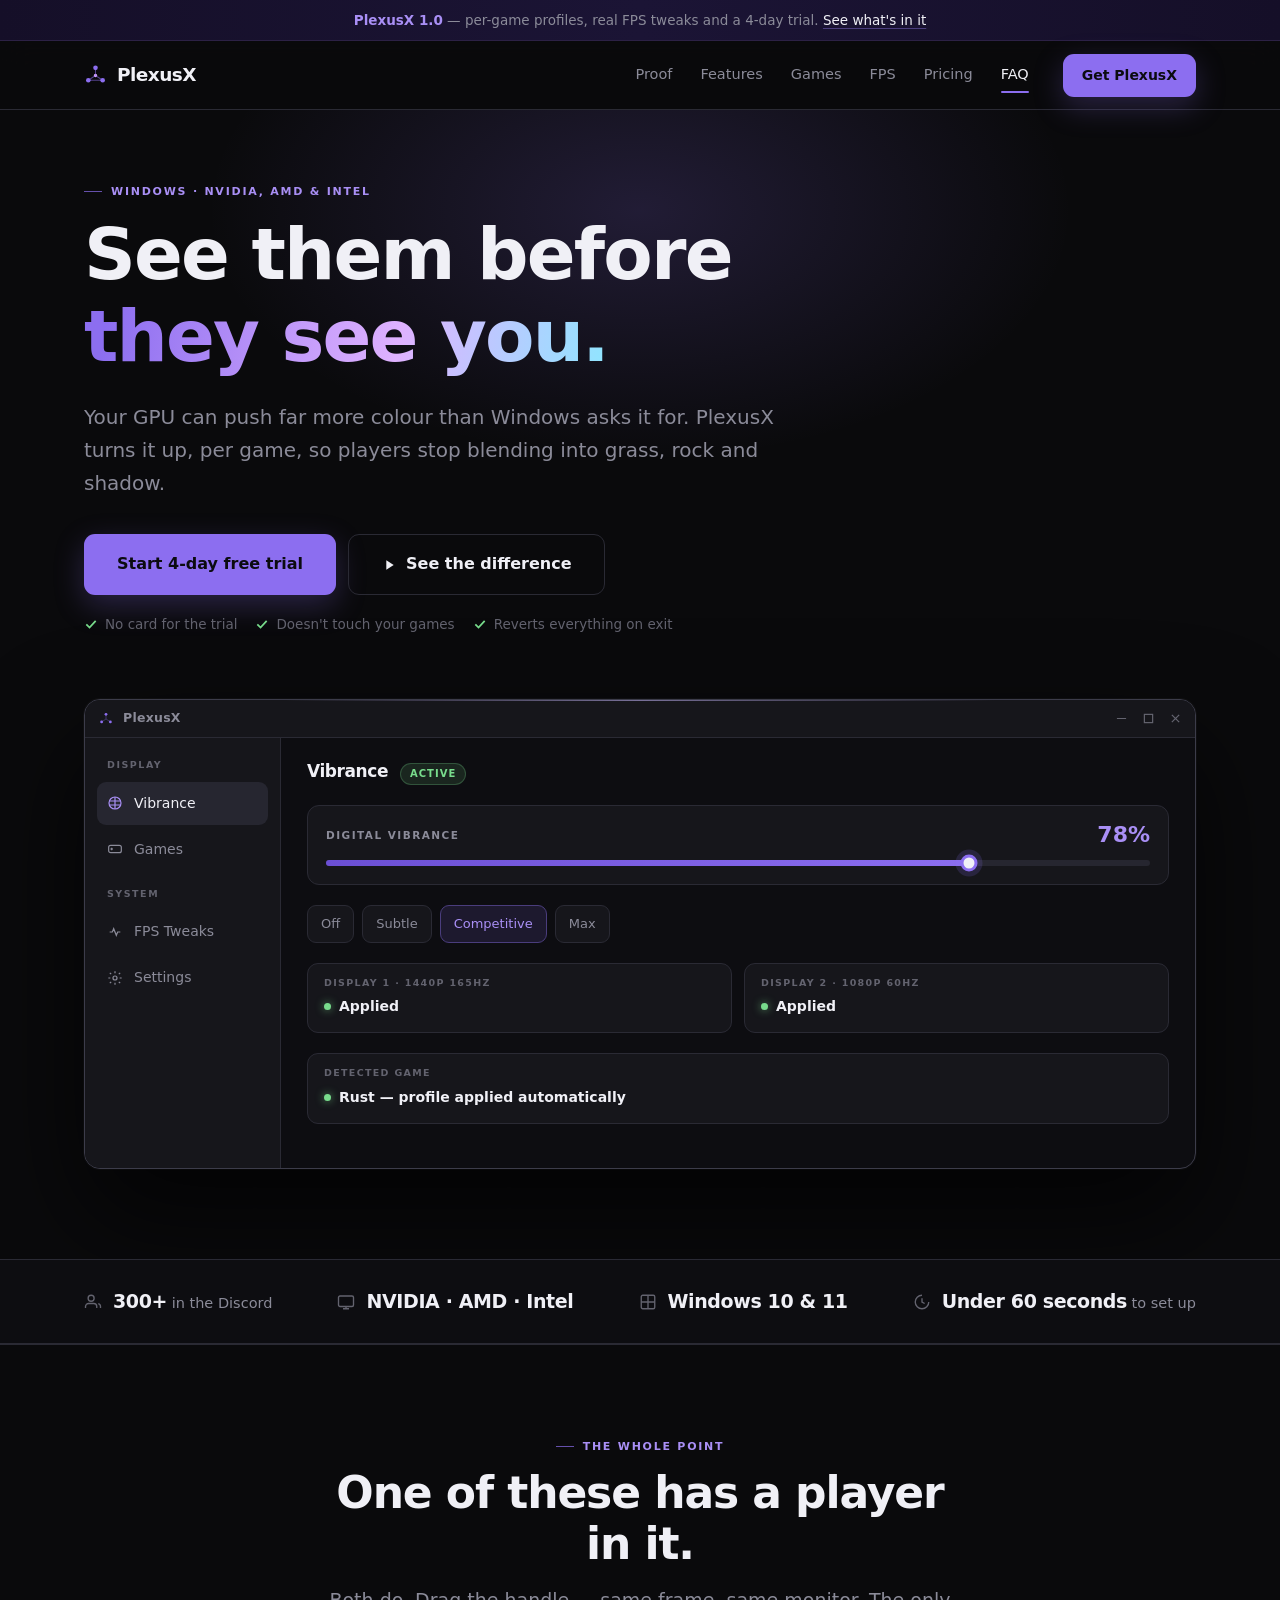
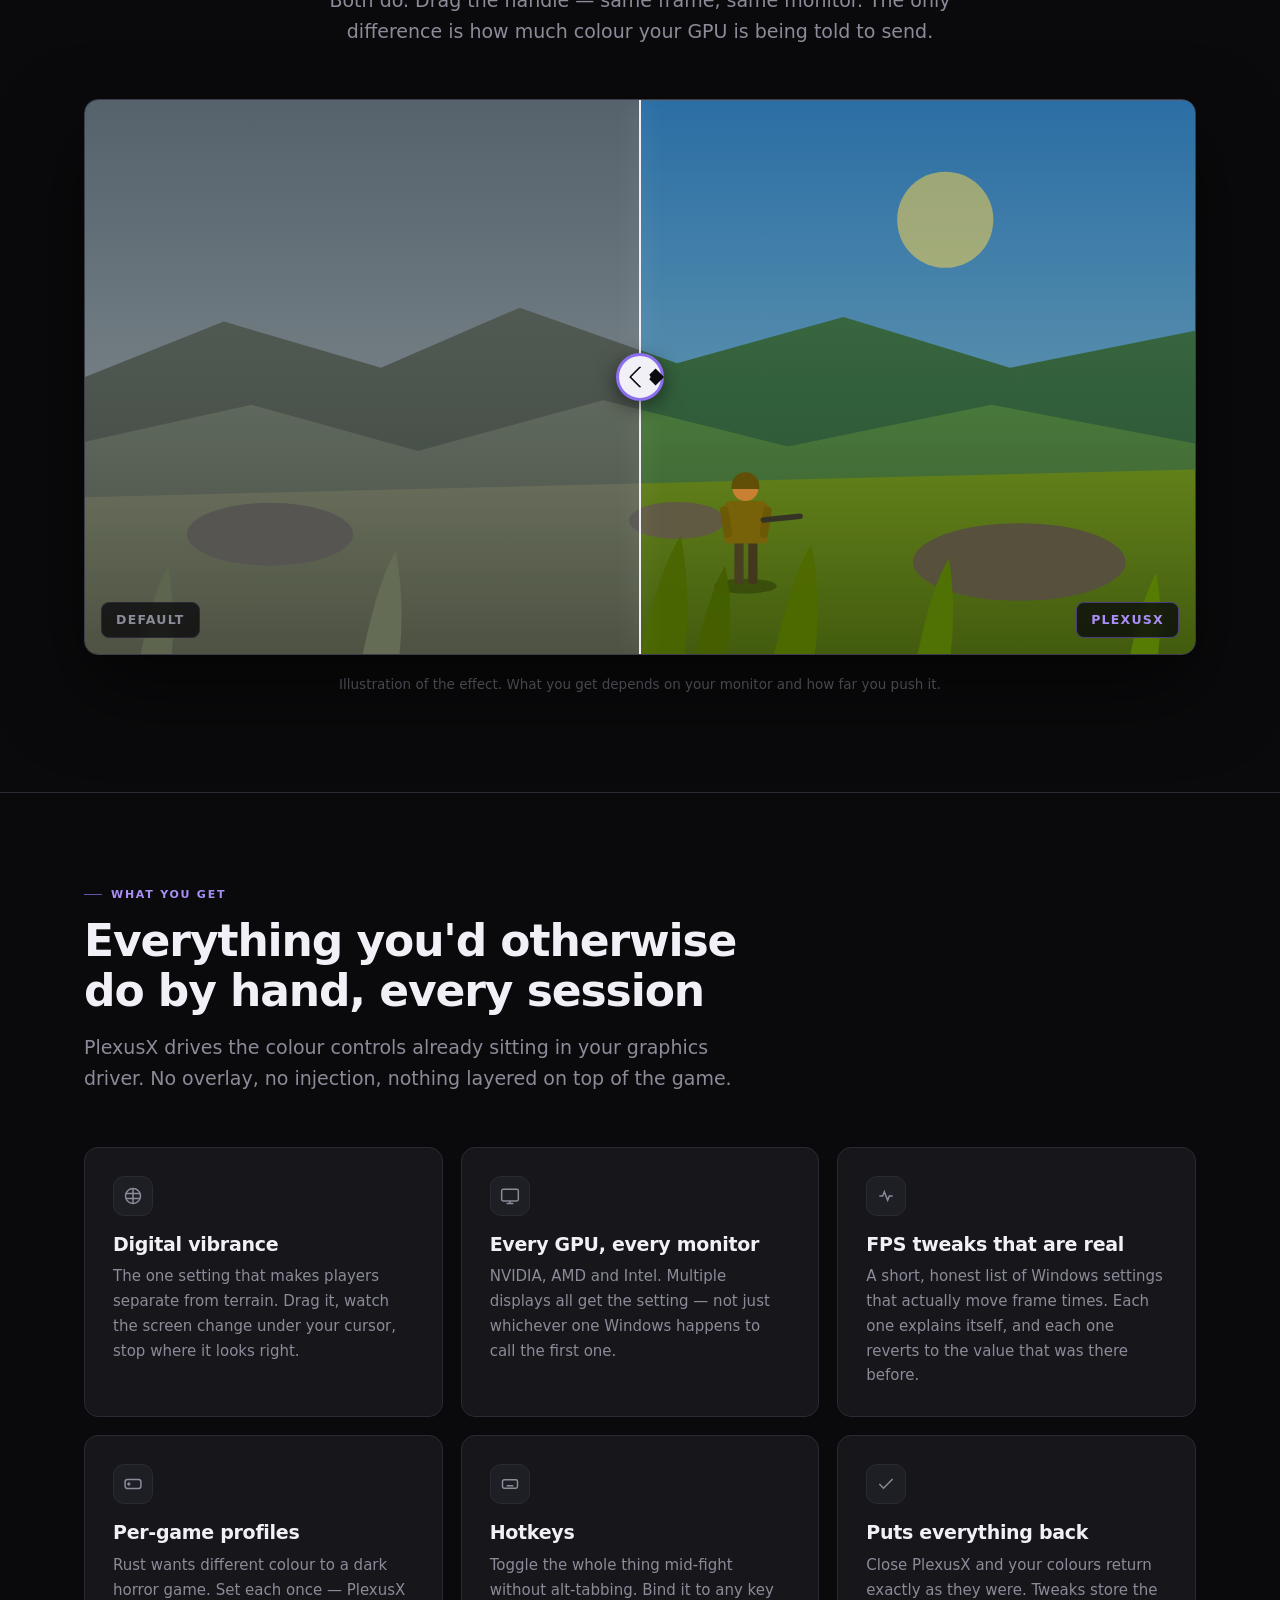
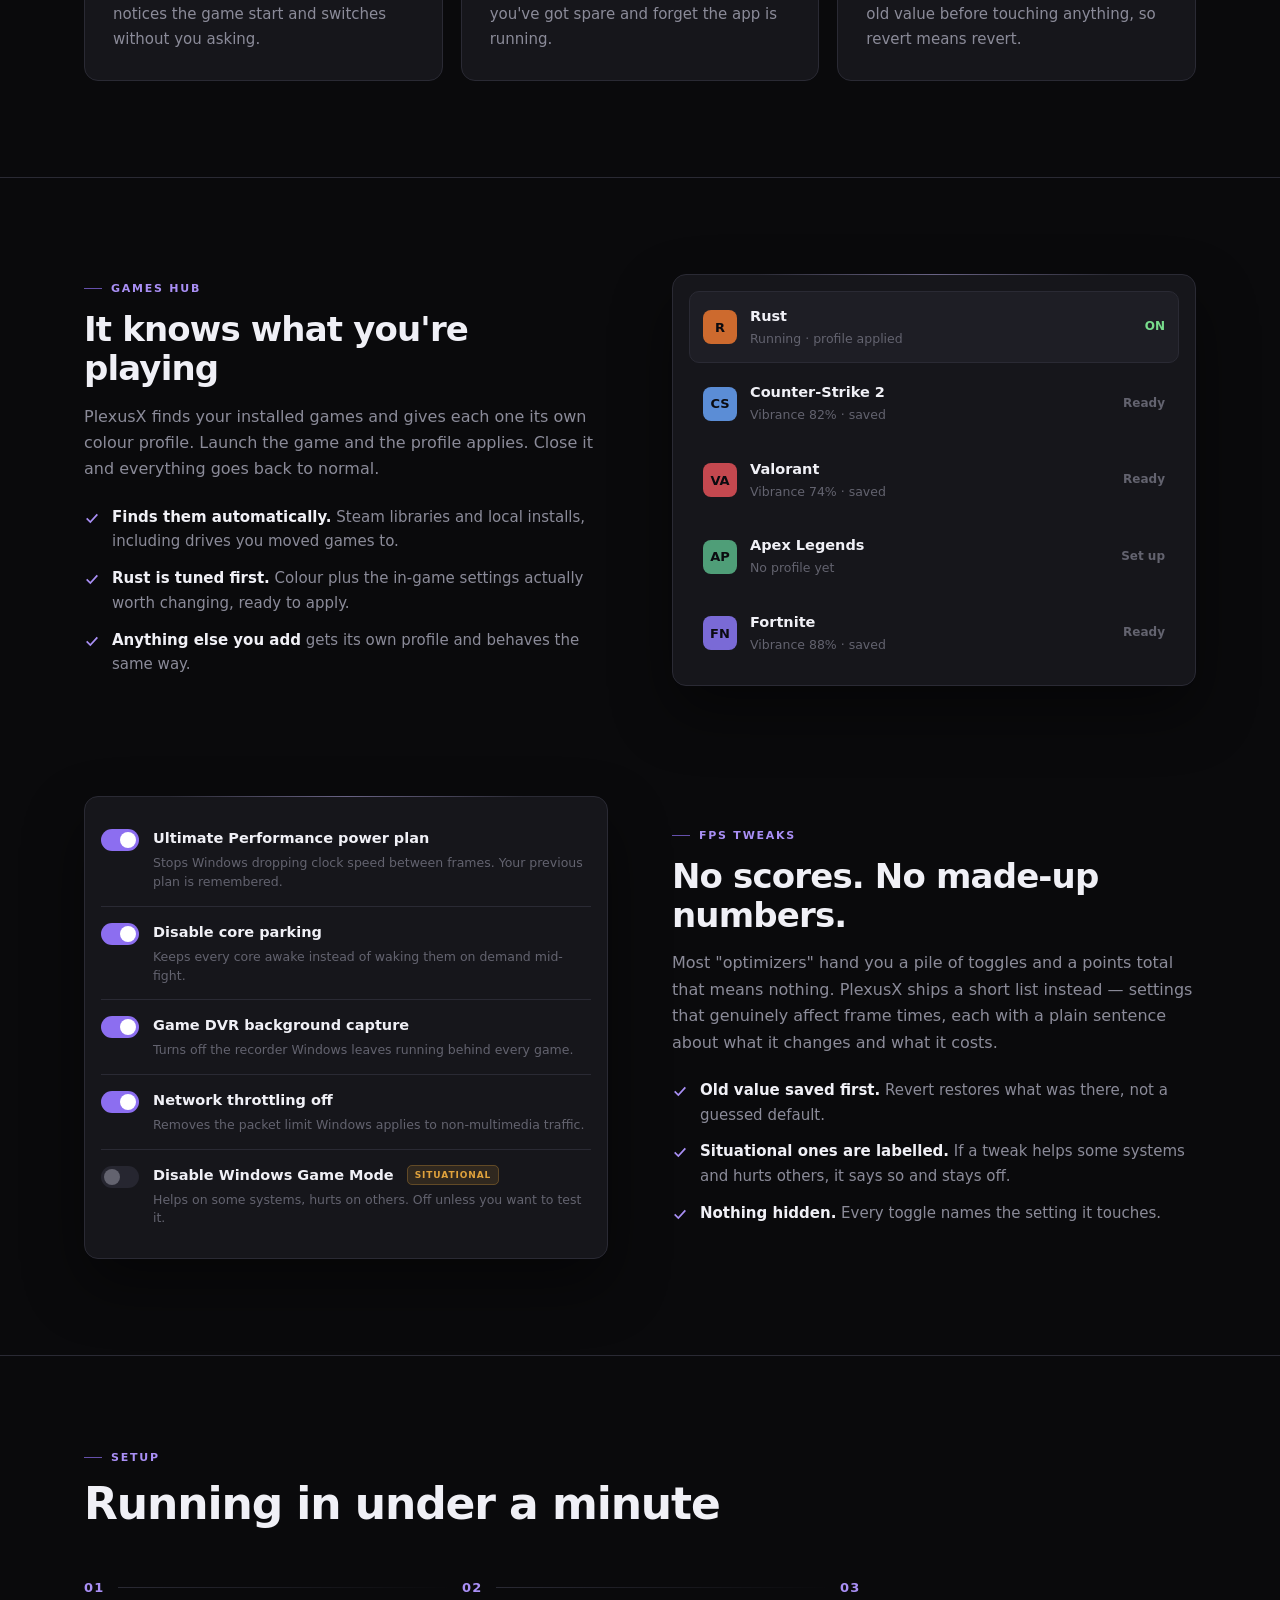
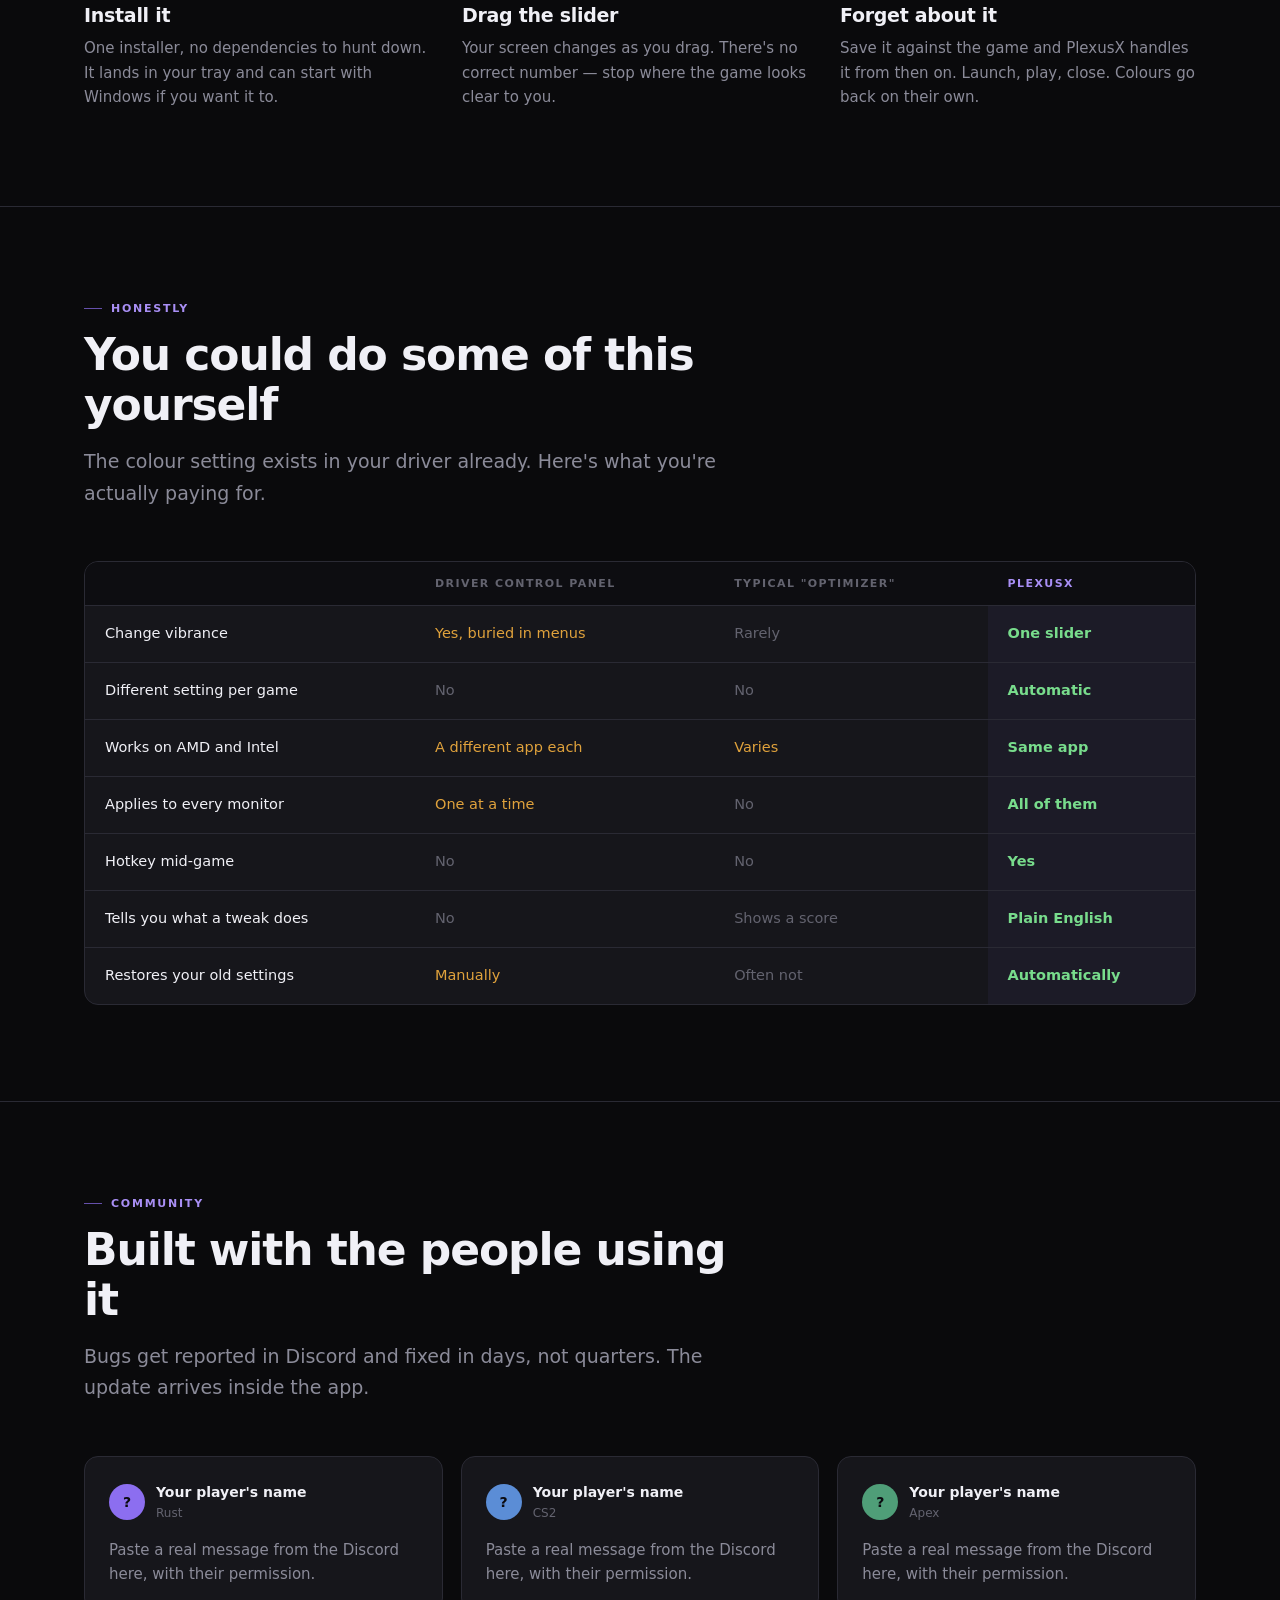
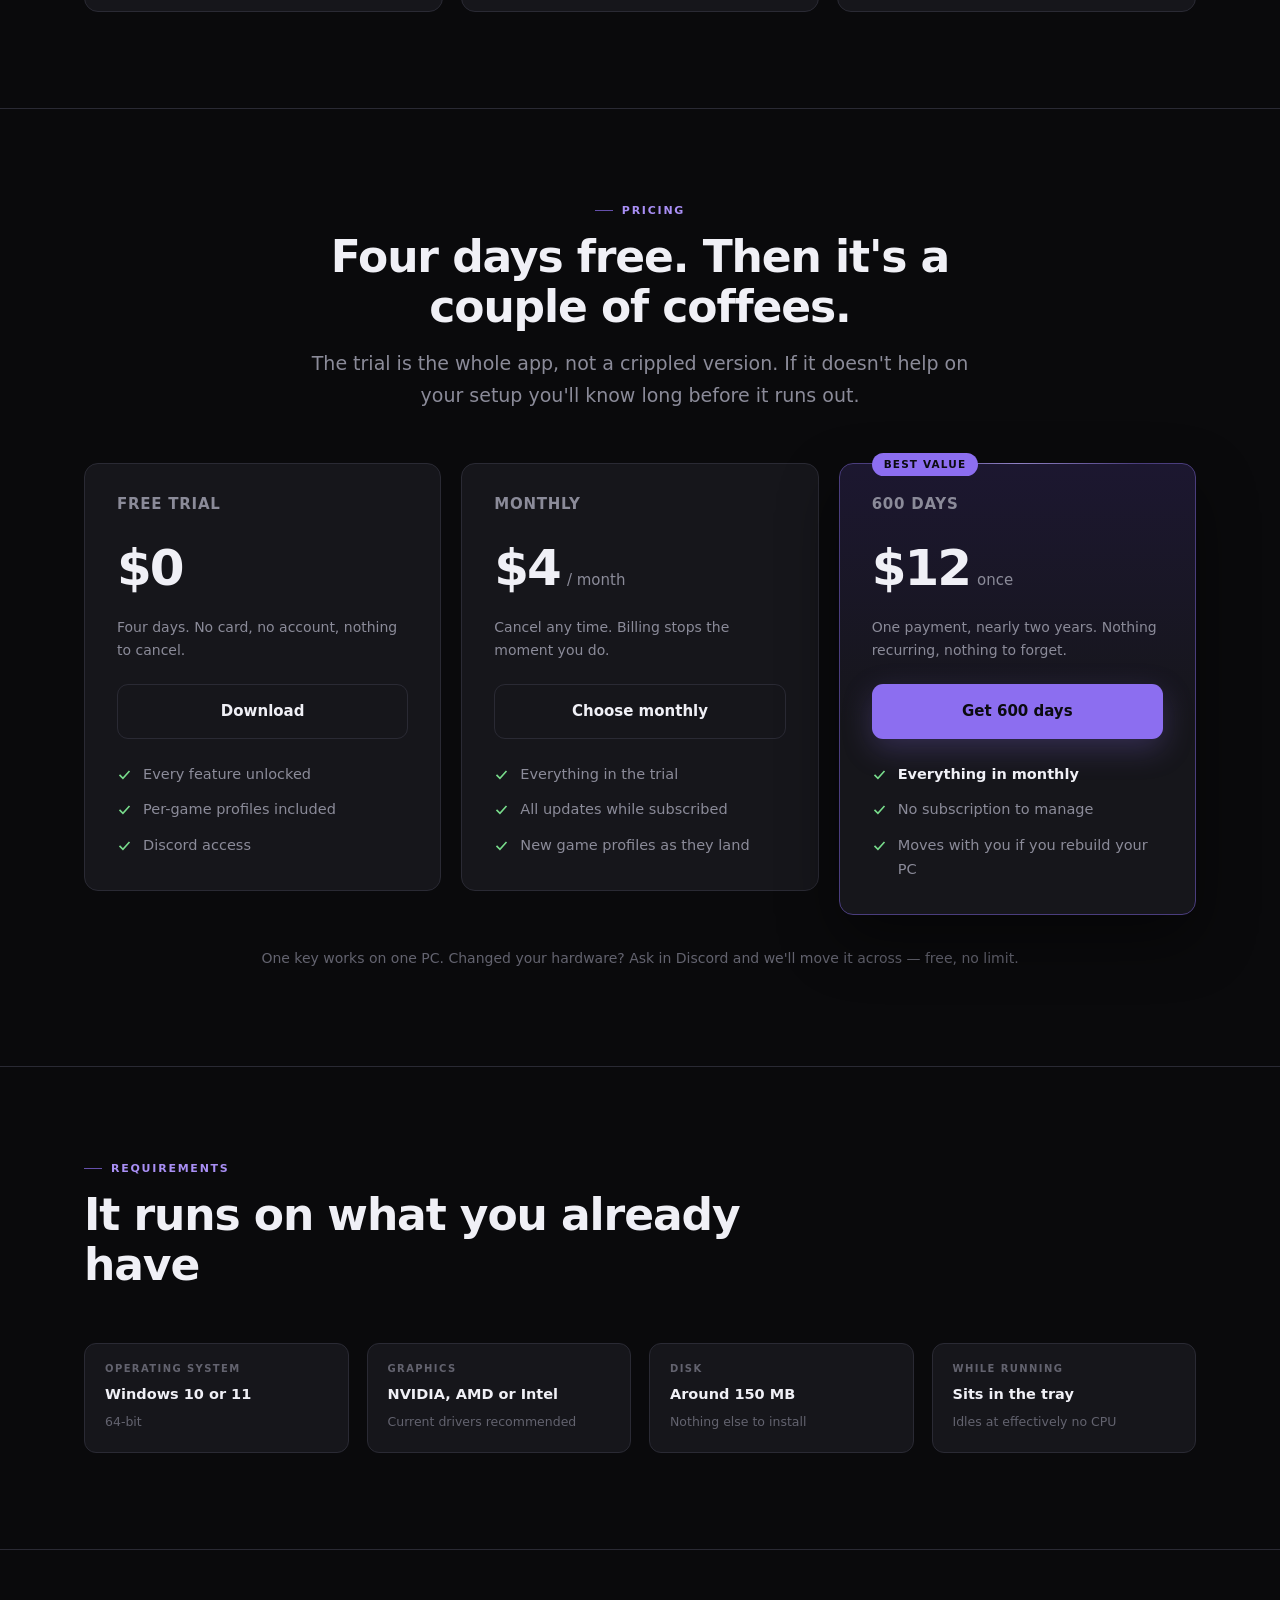
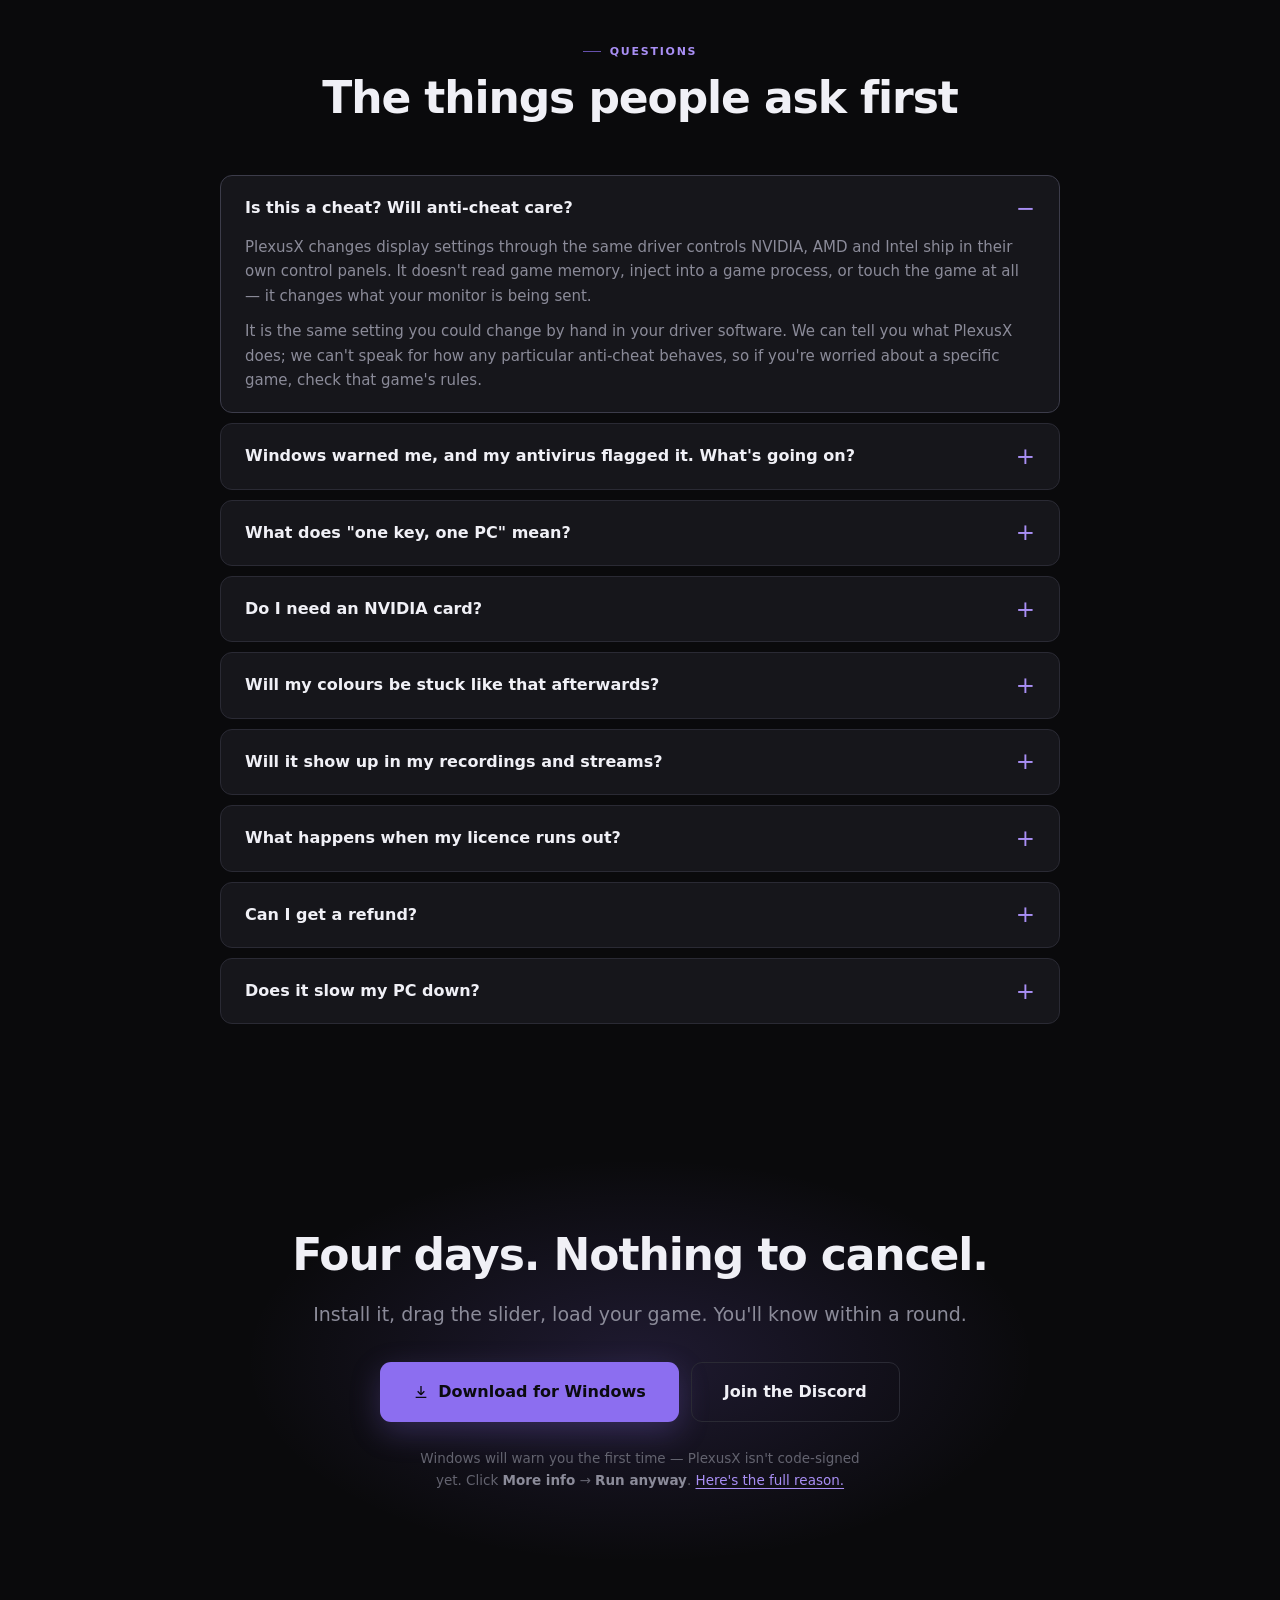
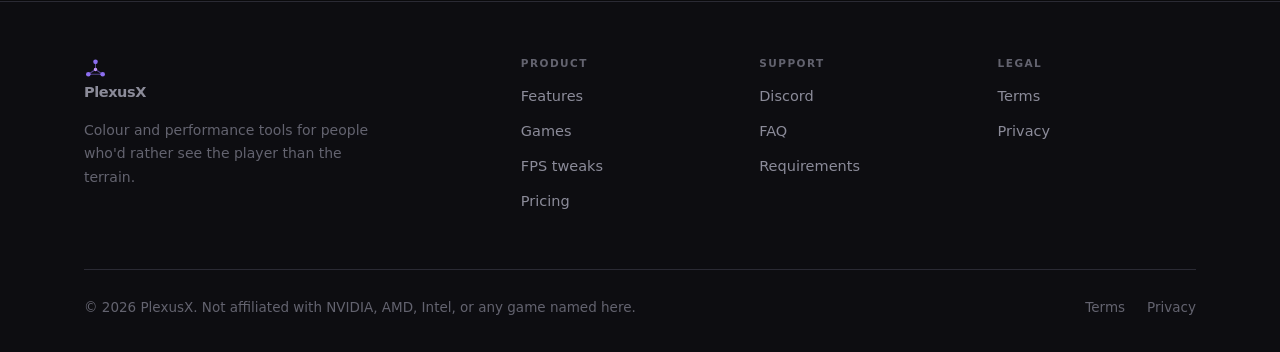
==== commit e840f2d0: "feat(web): address the Windows warning instead of hoping nobody notices Unsigned reputation in Smart" ====
--- a/web/index.html
+++ b/web/index.html
@@ -387,6 +387,11 @@
 .final .wrap{position:relative}
 .final h2{margin-bottom:18px}
 .final .lede{margin:0 auto 32px}
+/* Said before the download, not after. Being surprised by a Windows warning reads as
+   something hidden; being told about it first reads as nothing to hide. */
+.heads-up{margin:26px auto 0;max-width:52ch;color:var(--dimmer);font-size:13.5px;line-height:1.6}
+.heads-up b{color:var(--dim);font-weight:600}
+.heads-up a{color:var(--accent-soft);text-decoration:underline;text-underline-offset:3px}
 
 footer{border-top:1px solid var(--border);background:var(--bg-2);padding:56px 0 34px}
 .fgrid{display:grid;grid-template-columns:2fr 1fr 1fr 1fr;gap:40px;margin-bottom:44px}
@@ -977,6 +982,26 @@
       </details>
 
       <details>
+        <summary>Windows warned me, and my antivirus flagged it. What's going on?</summary>
+        <p>You'll see "Windows protected your PC" the first time you run the installer. Click
+          <b>More info</b>, then <b>Run anyway</b>. A couple of antivirus engines may also flag
+          it. Here's the honest reason, rather than "just turn your antivirus off".</p>
+        <p>PlexusX isn't signed with a code-signing certificate yet — those cost a few hundred
+          a year and we're getting one. Until then Windows has no publisher name to check, so it
+          warns about the file itself. On top of that, PlexusX does three things scanners treat
+          as suspicious in combination: it changes Windows settings, it asks for admin to do it,
+          and it watches which programs are running so it can spot your game starting. Those are
+          the features. An installer that does all three and isn't signed gets flagged on
+          pattern, not on anything it found.</p>
+        <p>Two things worth knowing: the detection rate is a couple of engines out of about
+          seventy, all reporting a generic heuristic rather than a named threat — and once
+          you've installed it, updates arrive inside the app and never show this warning again.
+          It's a one-time thing.</p>
+        <p>If you'd rather not take our word for it, scan the installer yourself before running
+          it and ask us about anything it reports.</p>
+      </details>
+
+      <details>
         <summary>What does "one key, one PC" mean?</summary>
         <p>A key locks to the machine it's activated on, which is what stops keys being resold or
           passed around. If you change your CPU or drive, or reinstall Windows, ask in Discord and
@@ -1039,6 +1064,10 @@
       </a>
       <a class="btn btn-ghost btn-lg" href="#" data-discord>Join the Discord</a>
     </div>
+    <p class="heads-up">
+      Windows will warn you the first time — PlexusX isn't code-signed yet.
+      Click <b>More info</b> → <b>Run anyway</b>. <a href="#faq">Here's the full reason.</a>
+    </p>
   </div>
 </section>
 
